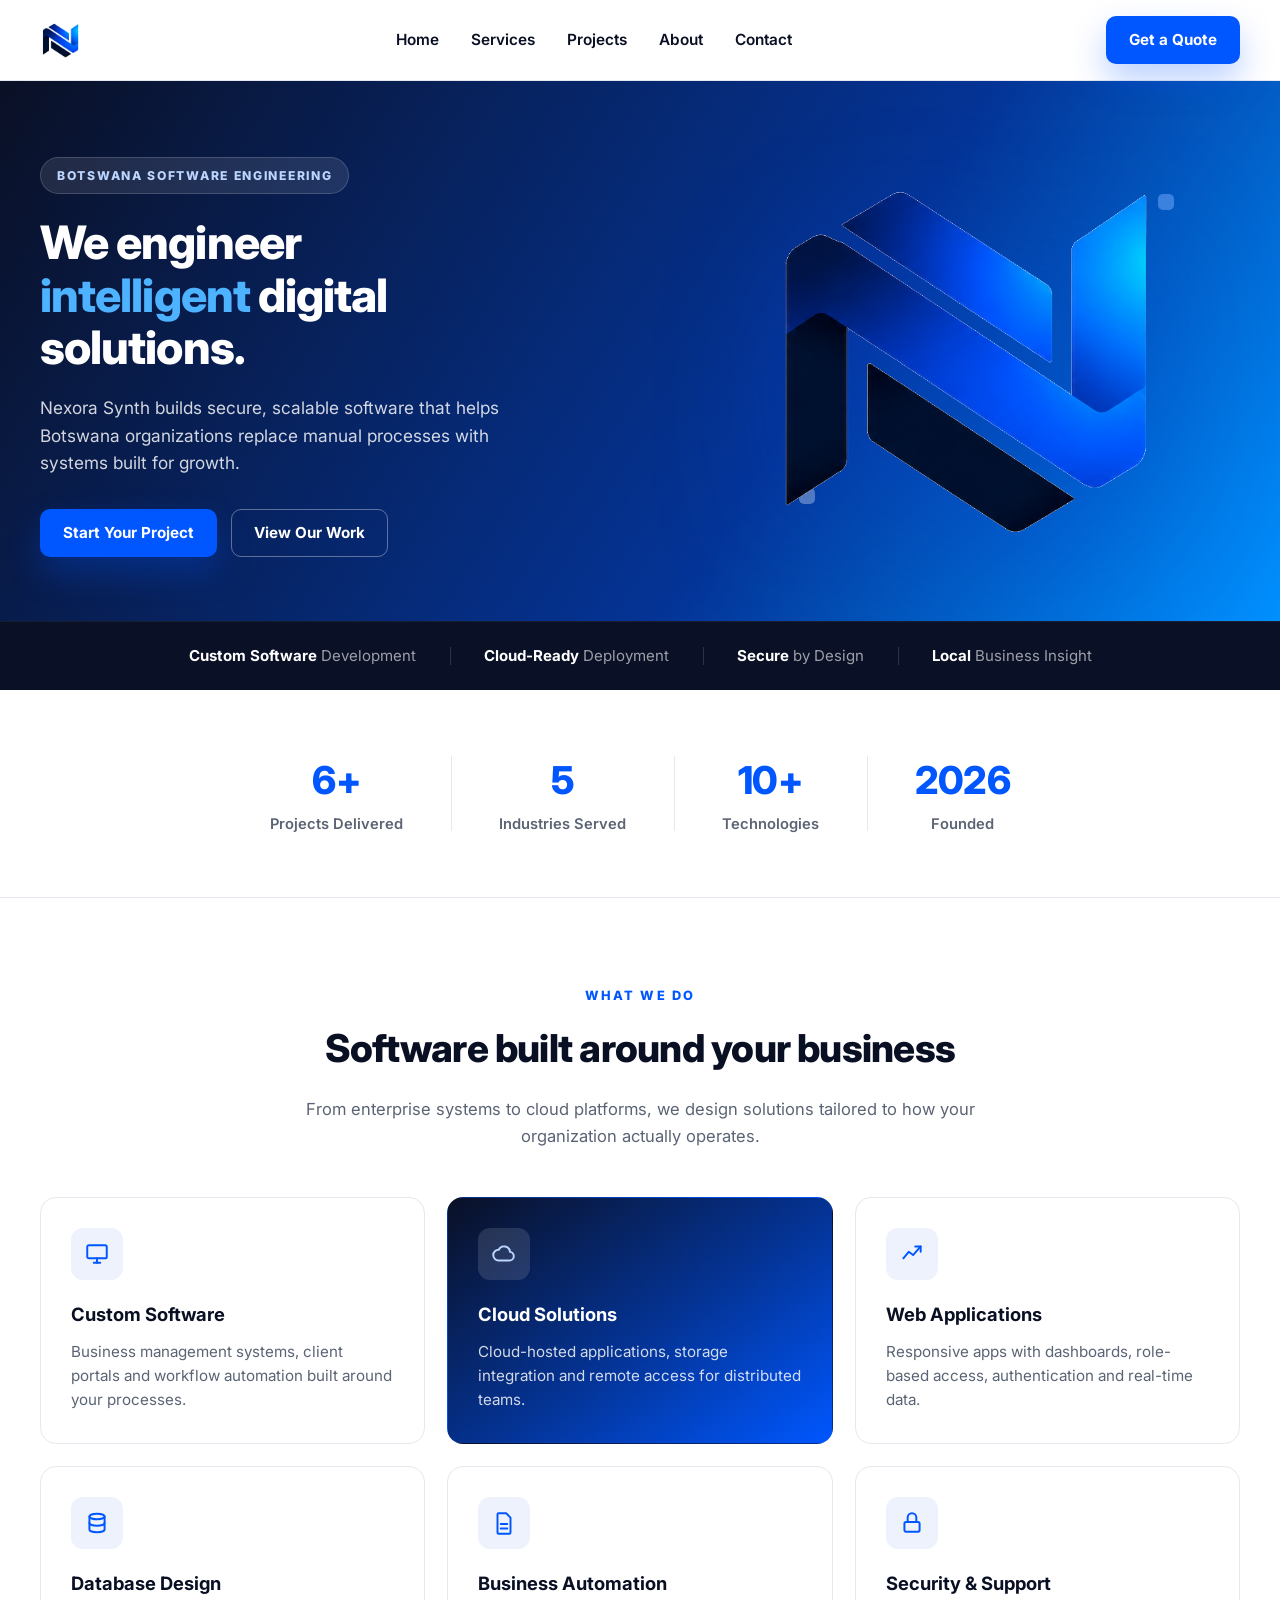
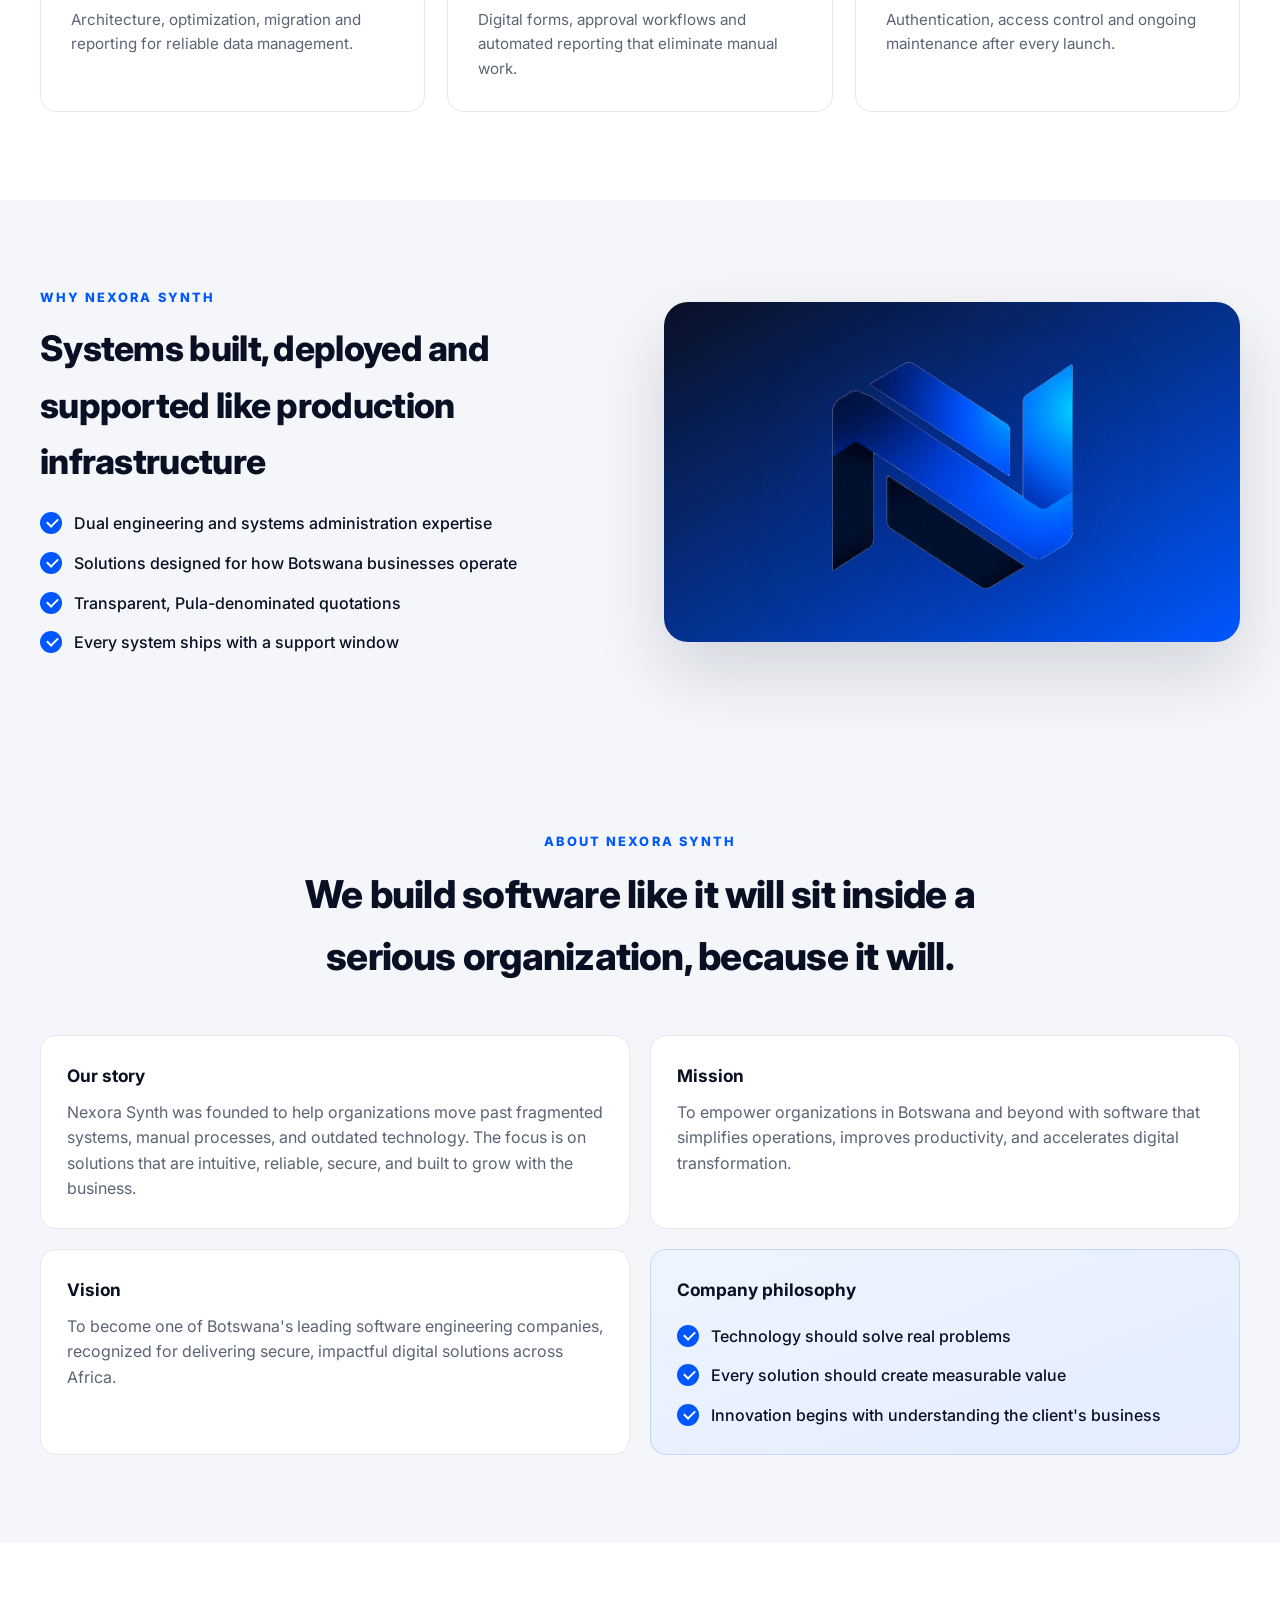
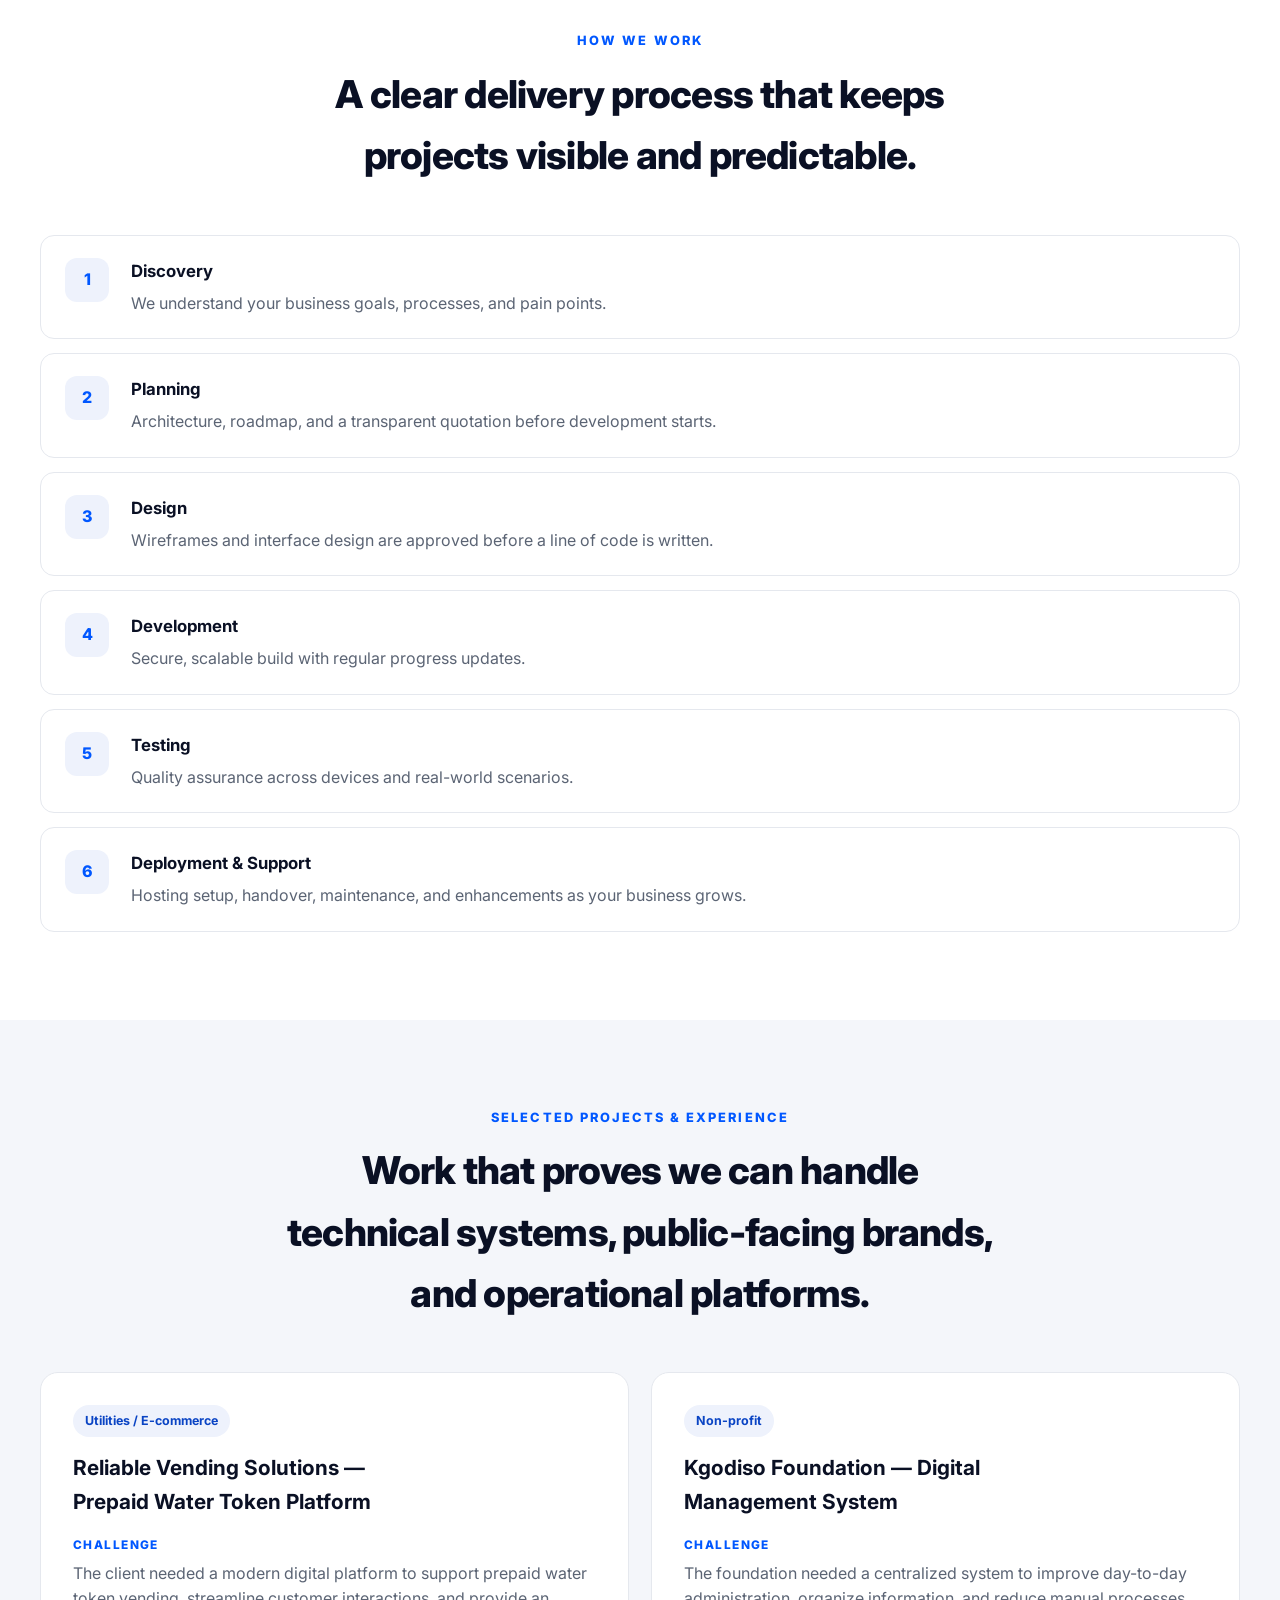
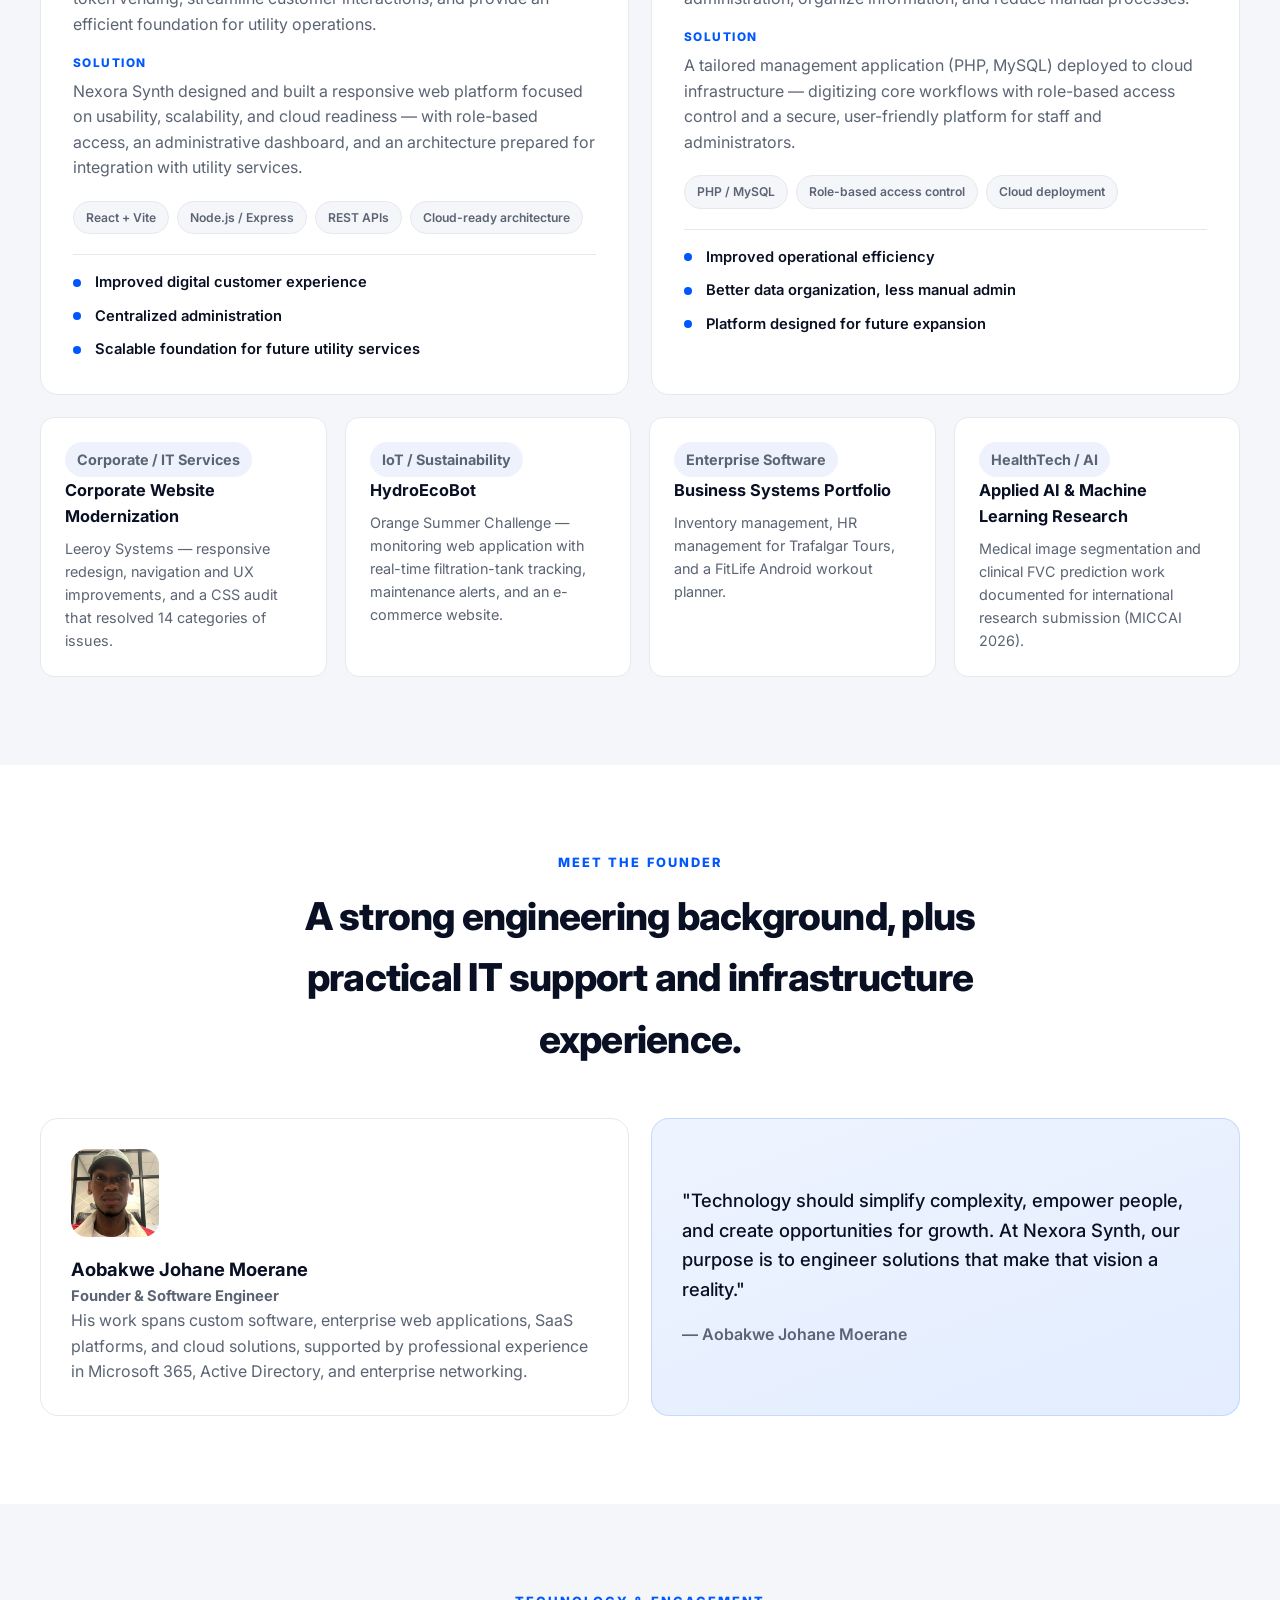
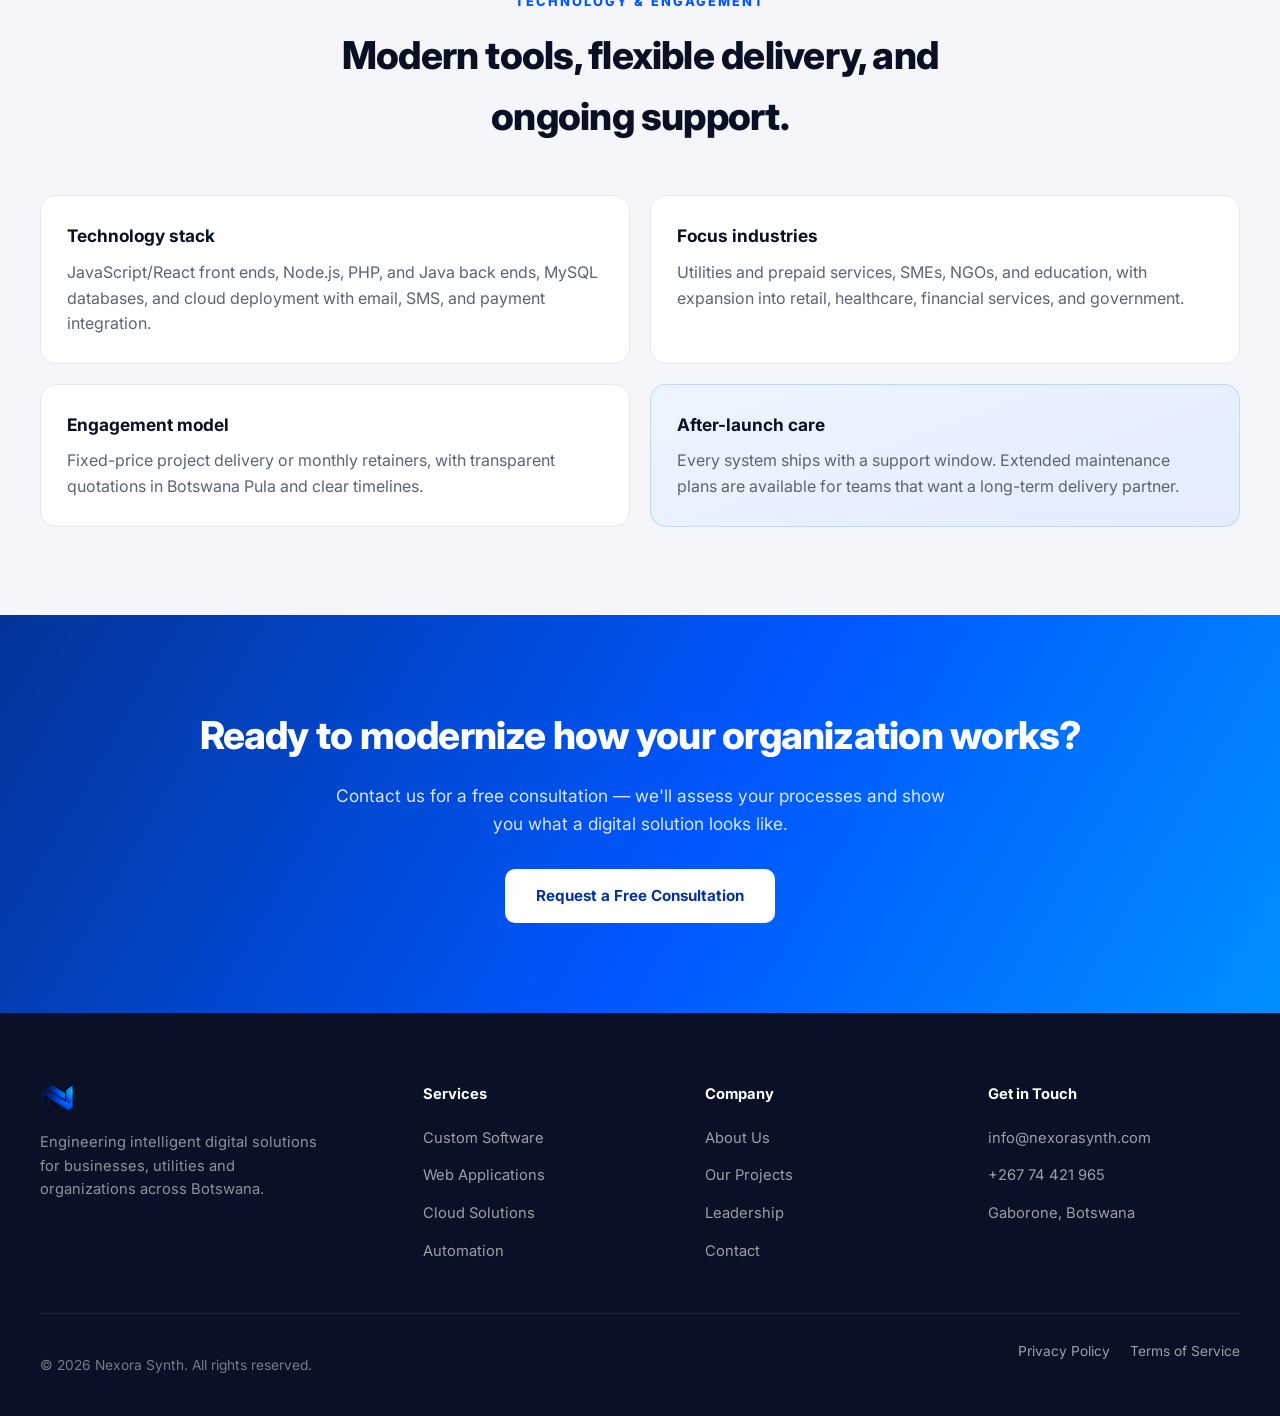
==== index.html @ 4f7f3db2 "Initial commit: Nexora Synth marketing site Static site rebuilt to match the approved homepage mocku" ====
<!DOCTYPE html>
<html lang="en">
  <head>
    <meta charset="UTF-8" />
    <meta name="viewport" content="width=device-width, initial-scale=1.0" />
    <meta
      name="description"
      content="Nexora Synth is a Botswana-based software engineering company building secure, scalable digital solutions for organizations that want to modernize how they work."
    />
    <title>Nexora Synth | Software Engineering & Digital Solutions</title>

    <link rel="icon" type="image/png" sizes="32x32" href="assets/favicon-32.png" />
    <link rel="icon" type="image/png" sizes="512x512" href="assets/icon-512.png" />
    <link rel="apple-touch-icon" href="assets/apple-touch-icon.png" />

    <meta property="og:type" content="website" />
    <meta property="og:site_name" content="Nexora Synth" />
    <meta property="og:title" content="Nexora Synth | Software Engineering & Digital Solutions" />
    <meta
      property="og:description"
      content="Botswana-based software engineering company building secure, scalable digital solutions for organizations that want to modernize how they work."
    />
    <meta property="og:image" content="assets/og-image.jpg" />
    <meta name="twitter:card" content="summary_large_image" />
    <meta name="twitter:title" content="Nexora Synth | Software Engineering & Digital Solutions" />
    <meta
      name="twitter:description"
      content="Botswana-based software engineering company building secure, scalable digital solutions for organizations that want to modernize how they work."
    />
    <meta name="twitter:image" content="assets/og-image.jpg" />
    <meta name="theme-color" content="#0a1025" />

    <link rel="preconnect" href="https://fonts.googleapis.com" />
    <link rel="preconnect" href="https://fonts.gstatic.com" crossorigin />
    <link
      href="https://fonts.googleapis.com/css2?family=Space+Grotesk:wght@400;500;600;700;800&family=Inter:wght@400;500;600;700;800&display=swap"
      rel="stylesheet"
    />
    <link rel="stylesheet" href="styles.css" />
  </head>
  <body>
    <header class="site-header">
      <div class="wrap">
        <a class="brand-mark" href="#top" aria-label="Nexora Synth home">
          <img src="assets/logo-web.png" alt="Nexora Synth" />
        </a>
        <nav class="site-nav" aria-label="Primary">
          <a href="#top">Home</a>
          <a href="#services">Services</a>
          <a href="#work">Projects</a>
          <a href="#about">About</a>
          <a href="#contact">Contact</a>
        </nav>
        <a class="button button-primary" href="#contact">Get a Quote</a>
      </div>
    </header>

    <main id="top">
      <section class="hero">
        <div class="wrap">
          <div class="reveal">
            <p class="hero-badge">Botswana Software Engineering</p>
            <h1>We engineer <em>intelligent</em> digital solutions.</h1>
            <p class="lede">
              Nexora Synth builds secure, scalable software that helps Botswana organizations replace manual processes with systems built for growth.
            </p>
            <div class="hero-actions">
              <a class="button button-primary" href="#contact">Start Your Project</a>
              <a class="button button-outline" href="#work">View Our Work</a>
            </div>
          </div>
          <div class="hero-art reveal">
            <span class="dot dot-one"></span>
            <span class="dot dot-two"></span>
            <img src="assets/icon-source.png" alt="" />
          </div>
        </div>
      </section>

      <div class="trust-strip">
        <div class="wrap">
          <span><b>Custom Software</b> Development</span>
          <span><b>Cloud-Ready</b> Deployment</span>
          <span><b>Secure</b> by Design</span>
          <span><b>Local</b> Business Insight</span>
        </div>
      </div>

      <section class="stats">
        <div class="wrap">
          <div class="stats-row reveal">
            <article>
              <strong>6+</strong>
              <span>Projects Delivered</span>
            </article>
            <article>
              <strong>5</strong>
              <span>Industries Served</span>
            </article>
            <article>
              <strong>10+</strong>
              <span>Technologies</span>
            </article>
            <article>
              <strong>2026</strong>
              <span>Founded</span>
            </article>
          </div>
        </div>
      </section>

      <section id="services" class="section">
        <div class="wrap">
          <div class="section-heading reveal">
            <span class="eyebrow">What we do</span>
            <h2>Software built around your business</h2>
            <p>From enterprise systems to cloud platforms, we design solutions tailored to how your organization actually operates.</p>
          </div>
          <div class="services-grid reveal">
            <article class="service-card">
              <div class="service-icon">
                <svg viewBox="0 0 24 24" fill="none" stroke="currentColor" stroke-width="1.8" stroke-linecap="round" stroke-linejoin="round">
                  <rect x="3" y="4" width="18" height="12" rx="1.5" />
                  <line x1="9" y1="20" x2="15" y2="20" />
                  <line x1="12" y1="16" x2="12" y2="20" />
                </svg>
              </div>
              <h3>Custom Software</h3>
              <p>Business management systems, client portals and workflow automation built around your processes.</p>
            </article>
            <article class="service-card featured">
              <div class="service-icon">
                <svg viewBox="0 0 24 24" fill="none" stroke="currentColor" stroke-width="1.8" stroke-linecap="round" stroke-linejoin="round">
                  <path d="M7 18h10a4 4 0 0 0 .5-7.97A5.5 5.5 0 0 0 7.1 8.04 4.5 4.5 0 0 0 7 18Z" />
                </svg>
              </div>
              <h3>Cloud Solutions</h3>
              <p>Cloud-hosted applications, storage integration and remote access for distributed teams.</p>
            </article>
            <article class="service-card">
              <div class="service-icon">
                <svg viewBox="0 0 24 24" fill="none" stroke="currentColor" stroke-width="1.8" stroke-linecap="round" stroke-linejoin="round">
                  <polyline points="4,16 9,10 13,13 20,5" />
                  <polyline points="20,10 20,5 15,5" />
                </svg>
              </div>
              <h3>Web Applications</h3>
              <p>Responsive apps with dashboards, role-based access, authentication and real-time data.</p>
            </article>
            <article class="service-card">
              <div class="service-icon">
                <svg viewBox="0 0 24 24" fill="none" stroke="currentColor" stroke-width="1.8" stroke-linecap="round" stroke-linejoin="round">
                  <ellipse cx="12" cy="6" rx="7" ry="2.6" />
                  <path d="M5 6v6c0 1.4 3.1 2.6 7 2.6s7-1.2 7-2.6V6" />
                  <path d="M5 12v6c0 1.4 3.1 2.6 7 2.6s7-1.2 7-2.6v-6" />
                </svg>
              </div>
              <h3>Database Design</h3>
              <p>Architecture, optimization, migration and reporting for reliable data management.</p>
            </article>
            <article class="service-card">
              <div class="service-icon">
                <svg viewBox="0 0 24 24" fill="none" stroke="currentColor" stroke-width="1.8" stroke-linecap="round" stroke-linejoin="round">
                  <path d="M7 3h7l4 4v14a1 1 0 0 1-1 1H7a1 1 0 0 1-1-1V4a1 1 0 0 1 1-1Z" />
                  <line x1="9" y1="13" x2="15" y2="13" />
                  <line x1="9" y1="17" x2="15" y2="17" />
                </svg>
              </div>
              <h3>Business Automation</h3>
              <p>Digital forms, approval workflows and automated reporting that eliminate manual work.</p>
            </article>
            <article class="service-card">
              <div class="service-icon">
                <svg viewBox="0 0 24 24" fill="none" stroke="currentColor" stroke-width="1.8" stroke-linecap="round" stroke-linejoin="round">
                  <rect x="5" y="11" width="14" height="9" rx="1.5" />
                  <path d="M8 11V7a4 4 0 0 1 8 0v4" />
                </svg>
              </div>
              <h3>Security & Support</h3>
              <p>Authentication, access control and ongoing maintenance after every launch.</p>
            </article>
          </div>
        </div>
      </section>

      <section class="why-us section">
        <div class="wrap">
          <div class="why-split">
            <div class="reveal">
              <span class="eyebrow">Why Nexora Synth</span>
              <h2>Systems built, deployed and supported like production infrastructure</h2>
              <ul class="checklist">
                <li>Dual engineering and systems administration expertise</li>
                <li>Solutions designed for how Botswana businesses operate</li>
                <li>Transparent, Pula-denominated quotations</li>
                <li>Every system ships with a support window</li>
              </ul>
            </div>
            <div class="why-panel reveal">
              <img src="assets/icon-source.png" alt="" />
            </div>
          </div>
        </div>
      </section>

      <section id="about" class="section" style="background:var(--bg-grey);">
        <div class="wrap">
          <div class="section-heading reveal">
            <span class="eyebrow">About Nexora Synth</span>
            <h2>We build software like it will sit inside a serious organization, because it will.</h2>
          </div>
          <div class="content-grid reveal">
            <article class="flat-card">
              <h3>Our story</h3>
              <p>Nexora Synth was founded to help organizations move past fragmented systems, manual processes, and outdated technology. The focus is on solutions that are intuitive, reliable, secure, and built to grow with the business.</p>
            </article>
            <article class="flat-card">
              <h3>Mission</h3>
              <p>To empower organizations in Botswana and beyond with software that simplifies operations, improves productivity, and accelerates digital transformation.</p>
            </article>
            <article class="flat-card">
              <h3>Vision</h3>
              <p>To become one of Botswana's leading software engineering companies, recognized for delivering secure, impactful digital solutions across Africa.</p>
            </article>
            <article class="flat-card accent">
              <h3>Company philosophy</h3>
              <ul class="checklist">
                <li>Technology should solve real problems</li>
                <li>Every solution should create measurable value</li>
                <li>Innovation begins with understanding the client's business</li>
              </ul>
            </article>
          </div>
        </div>
      </section>

      <section id="process" class="section">
        <div class="wrap">
          <div class="section-heading reveal">
            <span class="eyebrow">How we work</span>
            <h2>A clear delivery process that keeps projects visible and predictable.</h2>
          </div>
          <div class="process-list reveal">
            <div class="process-step">
              <span>1</span>
              <div>
                <h3>Discovery</h3>
                <p>We understand your business goals, processes, and pain points.</p>
              </div>
            </div>
            <div class="process-step">
              <span>2</span>
              <div>
                <h3>Planning</h3>
                <p>Architecture, roadmap, and a transparent quotation before development starts.</p>
              </div>
            </div>
            <div class="process-step">
              <span>3</span>
              <div>
                <h3>Design</h3>
                <p>Wireframes and interface design are approved before a line of code is written.</p>
              </div>
            </div>
            <div class="process-step">
              <span>4</span>
              <div>
                <h3>Development</h3>
                <p>Secure, scalable build with regular progress updates.</p>
              </div>
            </div>
            <div class="process-step">
              <span>5</span>
              <div>
                <h3>Testing</h3>
                <p>Quality assurance across devices and real-world scenarios.</p>
              </div>
            </div>
            <div class="process-step">
              <span>6</span>
              <div>
                <h3>Deployment & Support</h3>
                <p>Hosting setup, handover, maintenance, and enhancements as your business grows.</p>
              </div>
            </div>
          </div>
        </div>
      </section>

      <section id="work" class="section" style="background:var(--bg-grey);">
        <div class="wrap">
          <div class="section-heading reveal">
            <span class="eyebrow">Selected projects & experience</span>
            <h2>Work that proves we can handle technical systems, public-facing brands, and operational platforms.</h2>
          </div>

          <div class="case-study-grid reveal">
            <article class="case-study-card">
              <p class="portfolio-tag">Utilities / E-commerce</p>
              <h3>Reliable Vending Solutions — Prepaid Water Token Platform</h3>
              <div class="case-study-body">
                <div>
                  <span class="case-label">Challenge</span>
                  <p>The client needed a modern digital platform to support prepaid water token vending, streamline customer interactions, and provide an efficient foundation for utility operations.</p>
                </div>
                <div>
                  <span class="case-label">Solution</span>
                  <p>Nexora Synth designed and built a responsive web platform focused on usability, scalability, and cloud readiness — with role-based access, an administrative dashboard, and an architecture prepared for integration with utility services.</p>
                </div>
              </div>
              <div class="case-study-tags">
                <span>React + Vite</span>
                <span>Node.js / Express</span>
                <span>REST APIs</span>
                <span>Cloud-ready architecture</span>
              </div>
              <ul class="case-outcomes">
                <li>Improved digital customer experience</li>
                <li>Centralized administration</li>
                <li>Scalable foundation for future utility services</li>
              </ul>
            </article>

            <article class="case-study-card">
              <p class="portfolio-tag">Non-profit</p>
              <h3>Kgodiso Foundation — Digital Management System</h3>
              <div class="case-study-body">
                <div>
                  <span class="case-label">Challenge</span>
                  <p>The foundation needed a centralized system to improve day-to-day administration, organize information, and reduce manual processes.</p>
                </div>
                <div>
                  <span class="case-label">Solution</span>
                  <p>A tailored management application (PHP, MySQL) deployed to cloud infrastructure — digitizing core workflows with role-based access control and a secure, user-friendly platform for staff and administrators.</p>
                </div>
              </div>
              <div class="case-study-tags">
                <span>PHP / MySQL</span>
                <span>Role-based access control</span>
                <span>Cloud deployment</span>
              </div>
              <ul class="case-outcomes">
                <li>Improved operational efficiency</li>
                <li>Better data organization, less manual admin</li>
                <li>Platform designed for future expansion</li>
              </ul>
            </article>
          </div>

          <div class="portfolio-grid reveal">
            <article class="portfolio-card">
              <p class="portfolio-tag">Corporate / IT Services</p>
              <h3>Corporate Website Modernization</h3>
              <p>Leeroy Systems — responsive redesign, navigation and UX improvements, and a CSS audit that resolved 14 categories of issues.</p>
            </article>
            <article class="portfolio-card">
              <p class="portfolio-tag">IoT / Sustainability</p>
              <h3>HydroEcoBot</h3>
              <p>Orange Summer Challenge — monitoring web application with real-time filtration-tank tracking, maintenance alerts, and an e-commerce website.</p>
            </article>
            <article class="portfolio-card">
              <p class="portfolio-tag">Enterprise Software</p>
              <h3>Business Systems Portfolio</h3>
              <p>Inventory management, HR management for Trafalgar Tours, and a FitLife Android workout planner.</p>
            </article>
            <article class="portfolio-card">
              <p class="portfolio-tag">HealthTech / AI</p>
              <h3>Applied AI & Machine Learning Research</h3>
              <p>Medical image segmentation and clinical FVC prediction work documented for international research submission (MICCAI 2026).</p>
            </article>
          </div>
        </div>
      </section>

      <section class="section">
        <div class="wrap">
          <div class="section-heading reveal">
            <span class="eyebrow">Meet the founder</span>
            <h2>A strong engineering background, plus practical IT support and infrastructure experience.</h2>
          </div>
          <div class="founder-grid reveal">
            <article class="founder-card">
              <div class="founder-photo">
                <img src="assets/founder.jpg" alt="Aobakwe Johane Moerane, Founder of Nexora Synth" />
              </div>
              <h3>Aobakwe Johane Moerane</h3>
              <p class="founder-role">Founder & Software Engineer</p>
              <p>His work spans custom software, enterprise web applications, SaaS platforms, and cloud solutions, supported by professional experience in Microsoft 365, Active Directory, and enterprise networking.</p>
            </article>
            <article class="founder-card founder-quote">
              <p>"Technology should simplify complexity, empower people, and create opportunities for growth. At Nexora Synth, our purpose is to engineer solutions that make that vision a reality."</p>
              <span>— Aobakwe Johane Moerane</span>
            </article>
          </div>
        </div>
      </section>

      <section class="section" style="background:var(--bg-grey);">
        <div class="wrap">
          <div class="section-heading reveal">
            <span class="eyebrow">Technology & engagement</span>
            <h2>Modern tools, flexible delivery, and ongoing support.</h2>
          </div>
          <div class="content-grid reveal">
            <article class="flat-card">
              <h3>Technology stack</h3>
              <p>JavaScript/React front ends, Node.js, PHP, and Java back ends, MySQL databases, and cloud deployment with email, SMS, and payment integration.</p>
            </article>
            <article class="flat-card">
              <h3>Focus industries</h3>
              <p>Utilities and prepaid services, SMEs, NGOs, and education, with expansion into retail, healthcare, financial services, and government.</p>
            </article>
            <article class="flat-card">
              <h3>Engagement model</h3>
              <p>Fixed-price project delivery or monthly retainers, with transparent quotations in Botswana Pula and clear timelines.</p>
            </article>
            <article class="flat-card accent">
              <h3>After-launch care</h3>
              <p>Every system ships with a support window. Extended maintenance plans are available for teams that want a long-term delivery partner.</p>
            </article>
          </div>
        </div>
      </section>

      <section id="contact" class="cta-banner">
        <div class="wrap">
          <h2>Ready to modernize how your organization works?</h2>
          <p>Contact us for a free consultation — we'll assess your processes and show you what a digital solution looks like.</p>
          <a class="button button-white" href="mailto:info@nexorasynth.com">Request a Free Consultation</a>
        </div>
      </section>
    </main>

    <footer class="site-footer">
      <div class="wrap">
        <div class="footer-grid">
          <div class="footer-brand">
            <img src="assets/logo-web.png" alt="Nexora Synth" />
            <p>Engineering intelligent digital solutions for businesses, utilities and organizations across Botswana.</p>
          </div>
          <div class="footer-col">
            <h4>Services</h4>
            <ul>
              <li><a href="#services">Custom Software</a></li>
              <li><a href="#services">Web Applications</a></li>
              <li><a href="#services">Cloud Solutions</a></li>
              <li><a href="#services">Automation</a></li>
            </ul>
          </div>
          <div class="footer-col">
            <h4>Company</h4>
            <ul>
              <li><a href="#about">About Us</a></li>
              <li><a href="#work">Our Projects</a></li>
              <li><a href="#about">Leadership</a></li>
              <li><a href="#contact">Contact</a></li>
            </ul>
          </div>
          <div class="footer-col">
            <h4>Get in Touch</h4>
            <ul>
              <li><a href="mailto:info@nexorasynth.com">info@nexorasynth.com</a></li>
              <li><a href="tel:+26774421965">+267 74 421 965</a></li>
              <li><span>Gaborone, Botswana</span></li>
            </ul>
          </div>
        </div>
        <div class="footer-bottom">
          <p>© <span id="year"></span> Nexora Synth. All rights reserved.</p>
          <div class="footer-links-inline">
            <a href="privacy.html">Privacy Policy</a>
            <a href="terms.html">Terms of Service</a>
          </div>
        </div>
      </div>
    </footer>

    <script src="script.js"></script>
  </body>
</html>
---- styles.css ----
* {
  box-sizing: border-box;
}

:root {
  color-scheme: light;
  --navy: #0a1025;
  --navy-soft: #0d1836;
  --blue-deep: #043497;
  --blue: #0057ff;
  --blue-bright: #0090ff;
  --blue-dark-text: #0a44c4;
  --ink: #0a1024;
  --muted: #5b6474;
  --muted-soft: #8890a0;
  --border: #e5e8ee;
  --bg: #ffffff;
  --bg-grey: #f4f6fa;
  --chip-bg: #eef2fc;
  --shadow: 0 20px 45px rgba(10, 16, 37, 0.07);
  --shadow-lg: 0 30px 70px rgba(10, 16, 37, 0.14);
}

html {
  scroll-behavior: smooth;
}

body {
  margin: 0;
  background: var(--bg);
  color: var(--ink);
  font-family: "Inter", system-ui, sans-serif;
  line-height: 1.6;
  overflow-x: hidden;
  -webkit-font-smoothing: antialiased;
}

a {
  color: inherit;
  text-decoration: none;
}

img {
  max-width: 100%;
  display: block;
}

.wrap {
  width: min(1200px, calc(100% - 40px));
  margin: 0 auto;
}

/* ---------- Header ---------- */
.site-header {
  position: sticky;
  top: 0;
  z-index: 30;
  display: flex;
  align-items: center;
  justify-content: space-between;
  gap: 18px;
  padding: 16px 0;
  background: rgba(255, 255, 255, 0.92);
  backdrop-filter: blur(14px);
  border-bottom: 1px solid var(--border);
}

.site-header .wrap {
  display: flex;
  align-items: center;
  justify-content: space-between;
  gap: 18px;
}

.brand-mark {
  display: grid;
  place-items: center;
}

.brand-mark img {
  height: 38px;
  width: auto;
}

.site-nav {
  display: flex;
  flex-wrap: wrap;
  align-items: center;
  gap: 32px;
}

.site-nav a {
  color: var(--ink);
  font-weight: 600;
  font-size: 0.96rem;
  transition: color 180ms ease;
}

.site-nav a:hover {
  color: var(--blue);
}

/* ---------- Buttons ---------- */
.button {
  display: inline-flex;
  align-items: center;
  justify-content: center;
  gap: 10px;
  min-height: 48px;
  padding: 0 22px;
  border-radius: 10px;
  border: 1px solid transparent;
  font-weight: 700;
  font-size: 0.95rem;
  white-space: nowrap;
  transition: transform 180ms ease, background 180ms ease, border-color 180ms ease, box-shadow 180ms ease;
}

.button:hover {
  transform: translateY(-1px);
}

.button-primary {
  background: var(--blue);
  color: #ffffff;
  box-shadow: 0 16px 34px rgba(0, 87, 255, 0.28);
}

.button-primary:hover {
  background: #0048d9;
}

.button-outline {
  background: transparent;
  border-color: rgba(255, 255, 255, 0.35);
  color: #ffffff;
}

.button-outline:hover {
  border-color: #ffffff;
  background: rgba(255, 255, 255, 0.06);
}

.button-outline-dark {
  background: transparent;
  border-color: var(--border);
  color: var(--ink);
}

.button-outline-dark:hover {
  border-color: var(--blue);
  color: var(--blue);
}

.button-white {
  background: #ffffff;
  color: var(--blue-deep);
}

.button-white:hover {
  background: #eef4ff;
}

/* ---------- Hero ---------- */
.hero {
  position: relative;
  overflow: hidden;
  padding: 76px 0 64px;
  background: linear-gradient(122deg, var(--navy) 0%, var(--blue-deep) 62%, var(--blue-bright) 100%);
  color: #ffffff;
}

.hero .wrap {
  position: relative;
  z-index: 1;
  display: grid;
  grid-template-columns: 1.05fr 0.95fr;
  align-items: center;
  gap: 40px;
}

.hero-badge {
  display: inline-flex;
  padding: 8px 16px;
  border-radius: 999px;
  background: rgba(255, 255, 255, 0.1);
  border: 1px solid rgba(255, 255, 255, 0.16);
  color: #bcd6ff;
  font-size: 0.76rem;
  font-weight: 800;
  text-transform: uppercase;
  letter-spacing: 0.14em;
  margin: 0 0 22px;
}

.hero h1 {
  margin: 0 0 20px;
  font-size: clamp(2.4rem, 3.6vw, 3.2rem);
  line-height: 1.14;
  font-weight: 800;
  letter-spacing: -0.02em;
  max-width: 14ch;
}

.hero h1 em {
  font-style: normal;
  color: #4db2ff;
}

.hero .lede {
  max-width: 46ch;
  margin: 0 0 32px;
  color: rgba(255, 255, 255, 0.82);
  font-size: 1.08rem;
}

.hero-actions {
  display: flex;
  flex-wrap: wrap;
  gap: 14px;
}

.hero-art {
  position: relative;
  display: grid;
  place-items: center;
  min-height: 320px;
}

.hero-art img {
  width: min(420px, 100%);
  filter: drop-shadow(0 30px 60px rgba(0, 60, 200, 0.35));
}

.hero-art .dot {
  position: absolute;
  width: 16px;
  height: 16px;
  border-radius: 5px;
  background: rgba(120, 175, 255, 0.5);
}

.hero-art .dot-one { top: 8%; right: 12%; }
.hero-art .dot-two { bottom: 12%; left: 20%; background: rgba(255,255,255,0.35); }

/* ---------- Trust strip ---------- */
.trust-strip {
  background: var(--navy);
  border-top: 1px solid rgba(255, 255, 255, 0.06);
}

.trust-strip .wrap {
  display: flex;
  flex-wrap: wrap;
  justify-content: center;
  gap: 0;
  padding: 22px 0;
}

.trust-strip span {
  position: relative;
  padding: 0 34px;
  color: rgba(255, 255, 255, 0.6);
  font-size: 0.94rem;
}

.trust-strip span + span::before {
  content: "";
  position: absolute;
  left: 0;
  top: 50%;
  transform: translateY(-50%);
  width: 1px;
  height: 18px;
  background: rgba(255, 255, 255, 0.14);
}

.trust-strip span b {
  color: #ffffff;
  font-weight: 700;
}

/* ---------- Stats ---------- */
.stats {
  padding: 60px 0;
  border-bottom: 1px solid var(--border);
}

.stats .wrap {
  display: flex;
  justify-content: center;
}

.stats-row {
  display: flex;
  flex-wrap: wrap;
  justify-content: center;
}

.stats-row article {
  position: relative;
  padding: 0 48px;
  text-align: center;
}

.stats-row article + article::before {
  content: "";
  position: absolute;
  left: 0;
  top: 6px;
  bottom: 6px;
  width: 1px;
  background: var(--border);
}

.stats-row strong {
  display: block;
  font-size: clamp(1.9rem, 3vw, 2.4rem);
  font-weight: 800;
  color: var(--blue);
  letter-spacing: -0.02em;
}

.stats-row span {
  color: var(--muted);
  font-size: 0.92rem;
  font-weight: 600;
}

/* ---------- Section heading ---------- */
.section {
  padding: 88px 0;
}

.section-heading {
  max-width: 720px;
  margin: 0 auto 48px;
  text-align: center;
}

.section-heading .eyebrow {
  display: block;
  margin: 0 0 12px;
  color: var(--blue);
  font-size: 0.8rem;
  font-weight: 800;
  text-transform: uppercase;
  letter-spacing: 0.16em;
}

.section-heading h2 {
  margin: 0 0 16px;
  font-size: clamp(1.8rem, 3vw, 2.4rem);
  font-weight: 800;
  letter-spacing: -0.02em;
  color: var(--ink);
}

.section-heading p {
  margin: 0;
  color: var(--muted);
  font-size: 1.04rem;
}

.section-heading.align-left {
  margin: 0 0 40px;
  text-align: left;
}

/* ---------- Service cards ---------- */
.services-grid {
  display: grid;
  grid-template-columns: repeat(3, minmax(0, 1fr));
  gap: 22px;
}

.service-card {
  padding: 30px;
  border-radius: 16px;
  border: 1px solid var(--border);
  background: #ffffff;
  transition: transform 220ms ease, box-shadow 220ms ease, border-color 220ms ease;
}

.service-card:hover {
  transform: translateY(-4px);
  box-shadow: var(--shadow);
  border-color: rgba(0, 87, 255, 0.2);
}

.service-icon {
  display: grid;
  place-items: center;
  width: 52px;
  height: 52px;
  margin-bottom: 20px;
  border-radius: 12px;
  background: var(--chip-bg);
  color: var(--blue);
}

.service-icon svg {
  width: 26px;
  height: 26px;
}

.service-card h3 {
  margin: 0 0 10px;
  font-size: 1.15rem;
  font-weight: 700;
  color: var(--ink);
}

.service-card p {
  margin: 0;
  color: var(--muted);
  font-size: 0.95rem;
}

.service-card.featured {
  background: linear-gradient(145deg, var(--navy) 0%, var(--blue-deep) 55%, var(--blue) 100%);
  border-color: transparent;
  color: #ffffff;
}

.service-card.featured .service-icon {
  background: rgba(255, 255, 255, 0.12);
  color: #bcd6ff;
}

.service-card.featured h3 {
  color: #ffffff;
}

.service-card.featured p {
  color: rgba(255, 255, 255, 0.82);
}

/* ---------- Generic content grid (about / tech&engagement) ---------- */
.content-grid {
  display: grid;
  grid-template-columns: repeat(2, minmax(0, 1fr));
  gap: 20px;
}

.flat-card {
  padding: 26px;
  border-radius: 16px;
  border: 1px solid var(--border);
  background: #ffffff;
  transition: transform 220ms ease, box-shadow 220ms ease;
}

.flat-card:hover {
  transform: translateY(-3px);
  box-shadow: var(--shadow);
}

.flat-card h3 {
  margin: 0 0 10px;
  font-size: 1.08rem;
  font-weight: 700;
  color: var(--ink);
}

.flat-card p {
  margin: 0;
  color: var(--muted);
}

.flat-card.accent {
  background: linear-gradient(160deg, #eef4ff 0%, #e3edff 100%);
  border-color: rgba(0, 87, 255, 0.16);
}

.checklist {
  margin: 20px 0 0;
  padding: 0;
  list-style: none;
  display: grid;
  gap: 14px;
}

.checklist li {
  position: relative;
  padding-left: 34px;
  color: var(--ink);
  font-weight: 500;
}

.checklist li::before {
  content: "";
  position: absolute;
  left: 0;
  top: 1px;
  width: 22px;
  height: 22px;
  border-radius: 999px;
  background: var(--blue);
}

.checklist li::after {
  content: "";
  position: absolute;
  left: 7px;
  top: 7px;
  width: 9px;
  height: 5px;
  border-left: 2px solid #fff;
  border-bottom: 2px solid #fff;
  transform: rotate(-45deg);
}

/* ---------- Why-us split section ---------- */
.why-us {
  background: var(--bg-grey);
}

.why-split {
  display: grid;
  grid-template-columns: 1fr 1fr;
  gap: 48px;
  align-items: center;
}

.why-split .eyebrow {
  display: block;
  margin: 0 0 12px;
  color: var(--blue);
  font-size: 0.8rem;
  font-weight: 800;
  text-transform: uppercase;
  letter-spacing: 0.16em;
}

.why-split h2 {
  margin: 0 0 22px;
  font-size: clamp(1.7rem, 2.8vw, 2.2rem);
  font-weight: 800;
  letter-spacing: -0.02em;
  color: var(--ink);
}

.why-panel {
  position: relative;
  border-radius: 24px;
  overflow: hidden;
  min-height: 340px;
  display: grid;
  place-items: center;
  background: linear-gradient(150deg, var(--navy) 0%, var(--blue-deep) 55%, var(--blue) 100%);
  box-shadow: var(--shadow-lg);
}

.why-panel img {
  width: min(280px, 70%);
  filter: drop-shadow(0 20px 40px rgba(0, 40, 150, 0.4));
}

/* ---------- Process ---------- */
.process-list {
  display: grid;
  gap: 14px;
}

.process-step {
  display: grid;
  grid-template-columns: 48px 1fr;
  gap: 18px;
  align-items: start;
  padding: 22px 24px;
  border-radius: 14px;
  border: 1px solid var(--border);
  background: #ffffff;
}

.process-step span {
  display: grid;
  place-items: center;
  width: 44px;
  height: 44px;
  border-radius: 12px;
  background: var(--chip-bg);
  color: var(--blue);
  font-weight: 800;
}

.process-step h3 {
  margin: 0 0 6px;
  font-size: 1.05rem;
  font-weight: 700;
  color: var(--ink);
}

.process-step p {
  margin: 0;
  color: var(--muted);
}

/* ---------- Case studies / portfolio ---------- */
.case-study-grid {
  display: grid;
  grid-template-columns: repeat(2, minmax(0, 1fr));
  gap: 22px;
  margin-bottom: 22px;
}

.case-study-card {
  padding: 32px;
  border-radius: 18px;
  border: 1px solid var(--border);
  background: #ffffff;
  transition: transform 220ms ease, box-shadow 220ms ease;
}

.case-study-card:hover {
  transform: translateY(-4px);
  box-shadow: var(--shadow);
}

.portfolio-tag {
  display: inline-flex;
  margin: 0 0 14px;
  padding: 6px 12px;
  border-radius: 999px;
  background: var(--chip-bg);
  color: var(--blue-dark-text);
  font-size: 0.78rem;
  font-weight: 700;
}

.case-study-card h3 {
  margin: 0 0 18px;
  font-size: 1.3rem;
  font-weight: 700;
  color: var(--ink);
  max-width: 26ch;
}

.case-study-body {
  display: grid;
  gap: 16px;
}

.case-label {
  display: block;
  margin-bottom: 6px;
  color: var(--blue);
  font-size: 0.74rem;
  font-weight: 800;
  text-transform: uppercase;
  letter-spacing: 0.12em;
}

.case-study-body p {
  margin: 0;
  color: var(--muted);
}

.case-study-tags {
  display: flex;
  flex-wrap: wrap;
  gap: 8px;
  margin: 20px 0 0;
}

.case-study-tags span {
  padding: 6px 12px;
  border-radius: 999px;
  border: 1px solid var(--border);
  background: var(--bg-grey);
  color: var(--muted);
  font-size: 0.76rem;
  font-weight: 600;
}

.case-outcomes {
  margin: 20px 0 0;
  padding: 16px 0 0;
  list-style: none;
  display: grid;
  gap: 10px;
  border-top: 1px solid var(--border);
}

.case-outcomes li {
  position: relative;
  padding-left: 22px;
  color: var(--ink);
  font-size: 0.92rem;
  font-weight: 600;
}

.case-outcomes li::before {
  content: "";
  position: absolute;
  left: 0;
  top: 0.5em;
  width: 8px;
  height: 8px;
  border-radius: 999px;
  background: var(--blue);
}

.portfolio-grid {
  display: grid;
  grid-template-columns: repeat(4, minmax(0, 1fr));
  gap: 18px;
}

.portfolio-card {
  padding: 24px;
  border-radius: 14px;
  border: 1px solid var(--border);
  background: #ffffff;
  transition: transform 220ms ease, box-shadow 220ms ease;
}

.portfolio-card:hover {
  transform: translateY(-3px);
  box-shadow: var(--shadow);
}

.portfolio-card h3 {
  margin: 0 0 8px;
  font-size: 1.02rem;
  font-weight: 700;
  color: var(--ink);
}

.portfolio-card p {
  margin: 0;
  color: var(--muted);
  font-size: 0.9rem;
}

/* ---------- Founder ---------- */
.founder-grid {
  display: grid;
  grid-template-columns: repeat(2, minmax(0, 1fr));
  gap: 22px;
}

.founder-card {
  padding: 30px;
  border-radius: 18px;
  border: 1px solid var(--border);
  background: #ffffff;
}

.founder-photo {
  width: 88px;
  height: 88px;
  border-radius: 16px;
  overflow: hidden;
  margin-bottom: 18px;
}

.founder-photo img {
  width: 100%;
  height: 100%;
  object-fit: cover;
  object-position: 50% 25%;
}

.founder-card h3 {
  margin: 0;
  font-size: 1.15rem;
  font-weight: 700;
  color: var(--ink);
}

.founder-role {
  margin: 8px 0 14px;
  color: var(--blue-dark-text);
  font-weight: 700;
  font-size: 0.92rem;
}

.founder-card p {
  margin: 0;
  color: var(--muted);
}

.founder-quote {
  display: grid;
  align-content: center;
  gap: 18px;
  background: linear-gradient(160deg, #eef4ff 0%, #e3edff 100%);
  border-color: rgba(0, 87, 255, 0.16);
}

.founder-quote p {
  color: var(--ink);
  font-size: 1.15rem;
  font-weight: 500;
}

.founder-quote span {
  color: var(--muted);
  font-weight: 600;
}

/* ---------- CTA banner ---------- */
.cta-banner {
  padding: 90px 0;
  text-align: center;
  background: linear-gradient(120deg, var(--blue-deep) 0%, var(--blue) 55%, var(--blue-bright) 100%);
  color: #ffffff;
}

.cta-banner h2 {
  margin: 0 0 16px;
  font-size: clamp(1.9rem, 3vw, 2.5rem);
  font-weight: 800;
  letter-spacing: -0.02em;
}

.cta-banner p {
  margin: 0 auto 32px;
  max-width: 56ch;
  color: rgba(255, 255, 255, 0.86);
  font-size: 1.08rem;
}

.cta-banner .button {
  min-height: 54px;
  padding: 0 30px;
}

/* ---------- Footer ---------- */
.site-footer {
  background: var(--navy);
  color: rgba(255, 255, 255, 0.7);
  padding: 70px 0 0;
}

.footer-grid {
  display: grid;
  grid-template-columns: 1.4fr 1fr 1fr 1fr;
  gap: 30px;
  padding-bottom: 50px;
  border-bottom: 1px solid rgba(255, 255, 255, 0.08);
}

.footer-brand img {
  height: 32px;
  margin-bottom: 16px;
}

.footer-brand p {
  max-width: 32ch;
  color: rgba(255, 255, 255, 0.55);
  font-size: 0.92rem;
}

.footer-col h4 {
  margin: 0 0 18px;
  color: #ffffff;
  font-size: 0.92rem;
  font-weight: 700;
}

.footer-col ul {
  list-style: none;
  margin: 0;
  padding: 0;
  display: grid;
  gap: 12px;
}

.footer-col a,
.footer-col span {
  color: rgba(255, 255, 255, 0.6);
  font-size: 0.92rem;
}

.footer-col a:hover {
  color: #ffffff;
}

.footer-bottom {
  display: flex;
  flex-wrap: wrap;
  justify-content: space-between;
  gap: 12px;
  padding: 26px 0;
  font-size: 0.86rem;
  color: rgba(255, 255, 255, 0.45);
}

.footer-bottom a {
  color: rgba(255, 255, 255, 0.6);
}

.footer-bottom a:hover {
  color: #ffffff;
}

.footer-links-inline {
  display: flex;
  gap: 20px;
}

/* ---------- Legal pages ---------- */
.legal-page {
  padding: 60px 0 90px;
}

.legal-page .section-heading {
  text-align: left;
  margin: 0 0 32px;
}

.legal-body {
  max-width: 760px;
  padding: 36px;
  border-radius: 16px;
  border: 1px solid var(--border);
  background: #ffffff;
  display: grid;
  gap: 6px;
}

.legal-body h3 {
  margin-top: 22px;
  font-size: 1.05rem;
  color: var(--ink);
}

.legal-body p {
  margin: 0 0 4px;
  color: var(--muted);
}

.legal-body a {
  color: var(--blue);
  font-weight: 600;
}

/* ---------- Reveal ---------- */
.reveal {
  opacity: 0;
  transform: translateY(22px);
  transition: opacity 650ms ease, transform 650ms ease;
}

.reveal.is-visible {
  opacity: 1;
  transform: translateY(0);
}

/* ---------- Responsive ---------- */
@media (max-width: 1080px) {
  .services-grid,
  .content-grid,
  .why-split,
  .founder-grid {
    grid-template-columns: 1fr;
  }

  .portfolio-grid,
  .case-study-grid {
    grid-template-columns: repeat(2, minmax(0, 1fr));
  }

  .hero .wrap {
    grid-template-columns: 1fr;
    text-align: left;
  }

  .hero-art {
    min-height: 220px;
    order: -1;
  }

  .hero-art img {
    width: min(260px, 70%);
  }
}

@media (max-width: 760px) {
  .site-header .wrap {
    flex-wrap: wrap;
  }

  .site-nav {
    order: 3;
    width: 100%;
    justify-content: center;
    gap: 18px;
    padding-top: 12px;
    border-top: 1px solid var(--border);
  }

  .section {
    padding: 64px 0;
  }

  .trust-strip .wrap {
    flex-direction: column;
    align-items: flex-start;
    gap: 14px;
    padding: 22px 0;
  }

  .trust-strip span {
    padding: 0;
  }

  .trust-strip span + span::before {
    display: none;
  }

  .stats-row {
    gap: 28px 0;
  }

  .stats-row article {
    width: 50%;
    padding: 0 12px;
  }

  .stats-row article:nth-child(odd)::before {
    display: none;
  }

  .portfolio-grid,
  .case-study-grid {
    grid-template-columns: 1fr;
  }

  .footer-grid {
    grid-template-columns: 1fr 1fr;
  }
}

@media (prefers-reduced-motion: reduce) {
  html { scroll-behavior: auto; }
  .reveal { transition: none; opacity: 1; transform: none; }
}
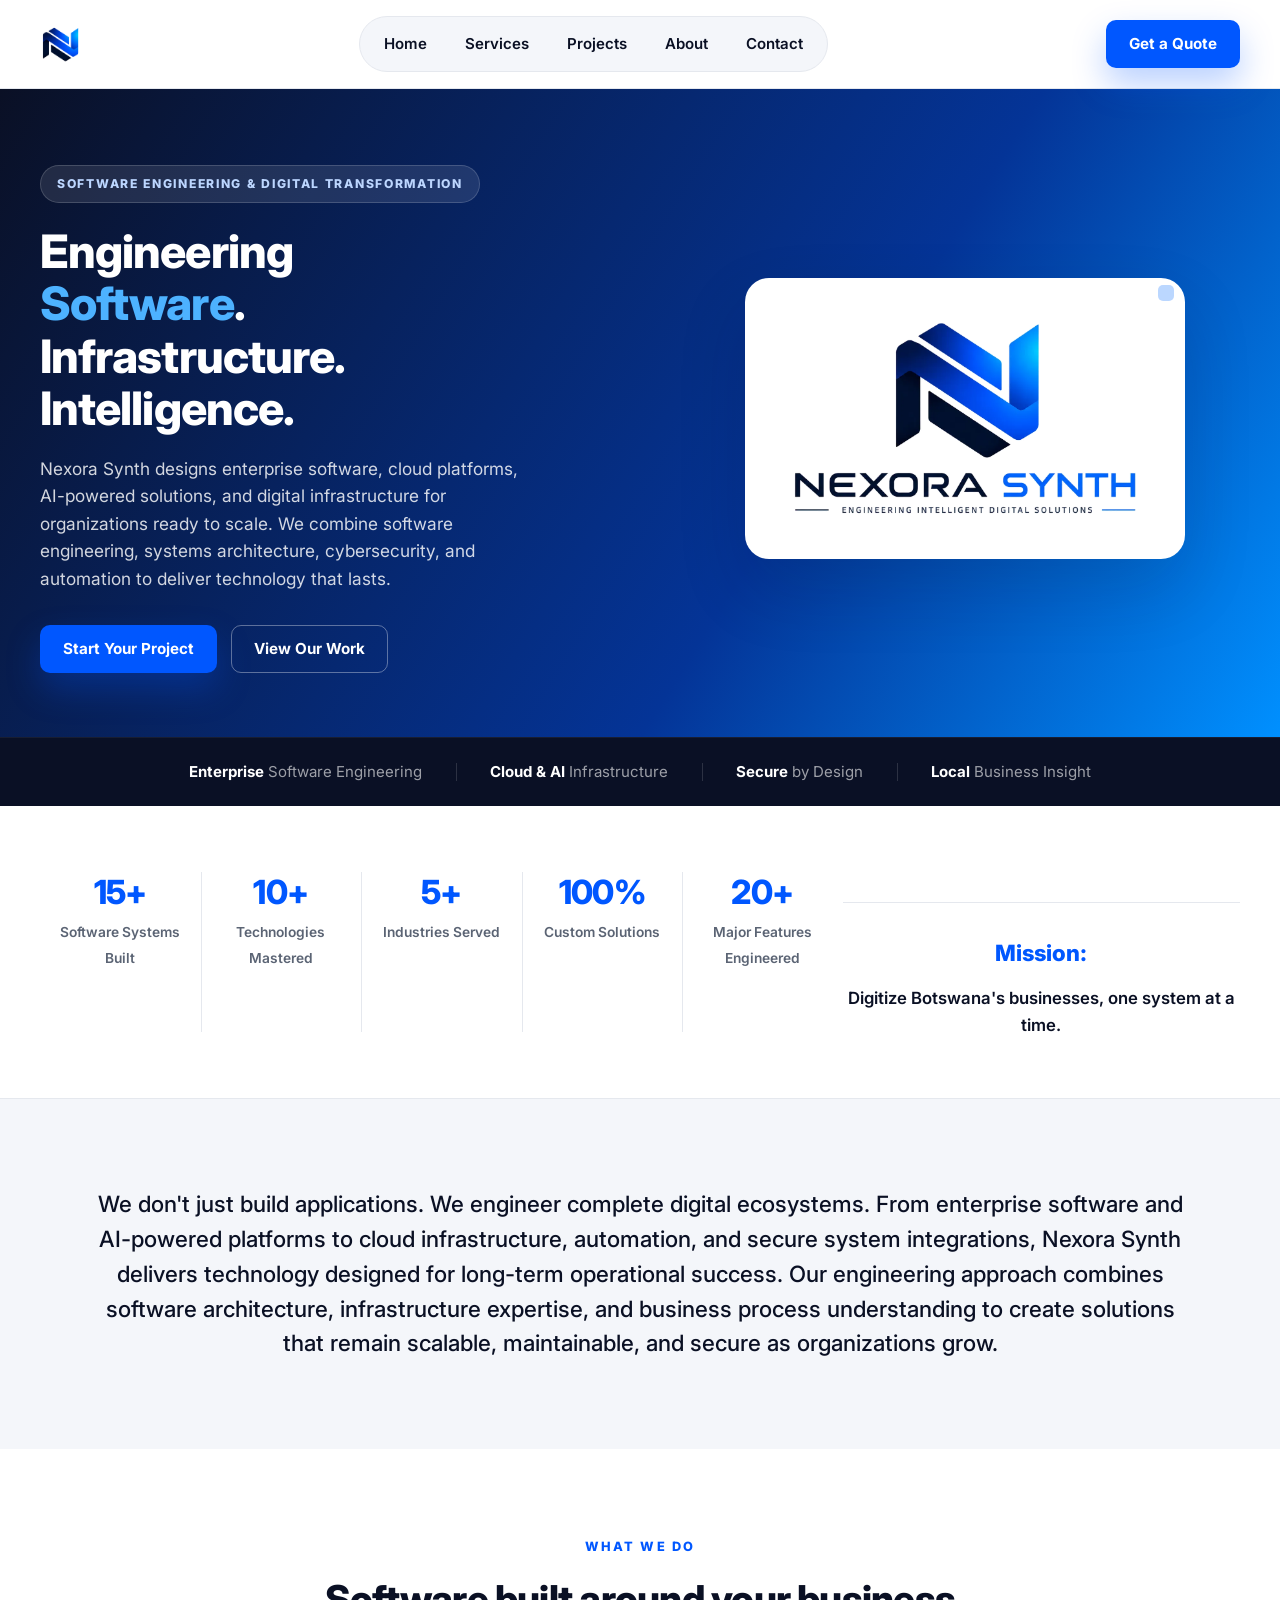
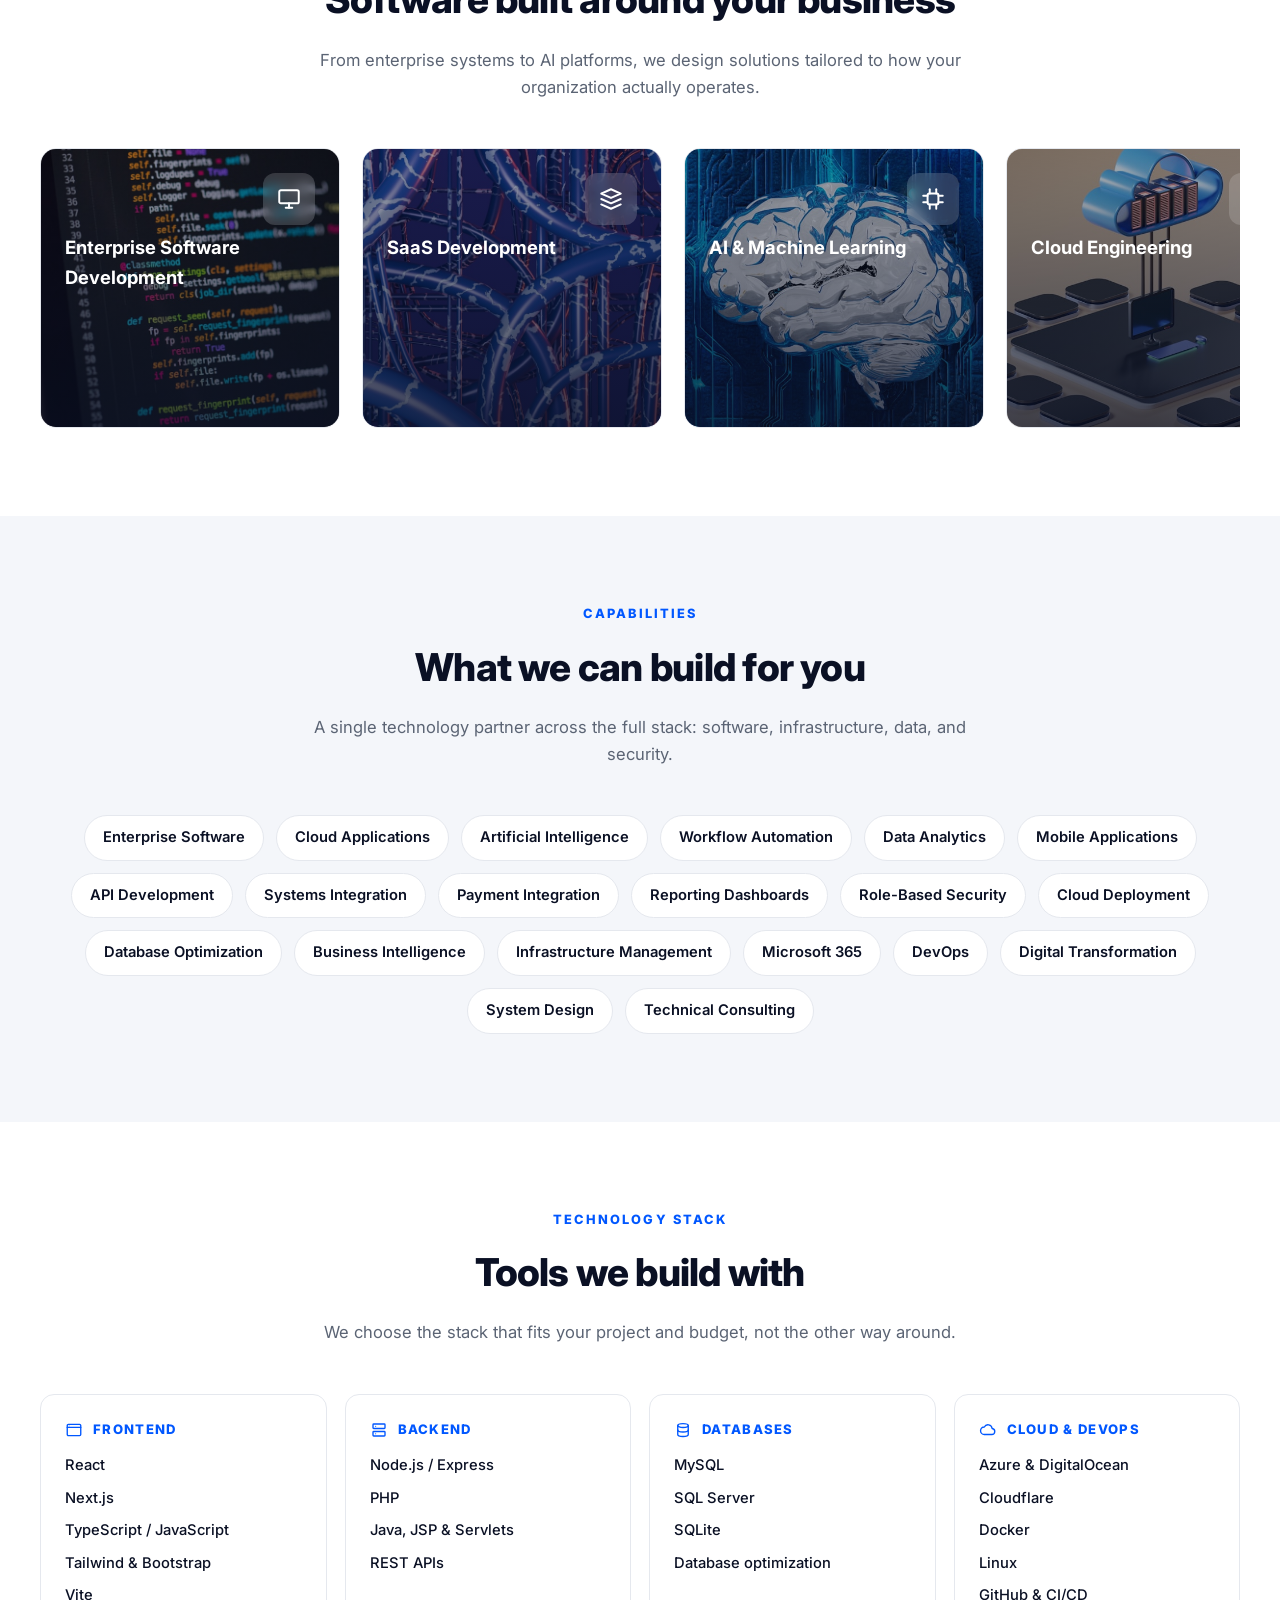
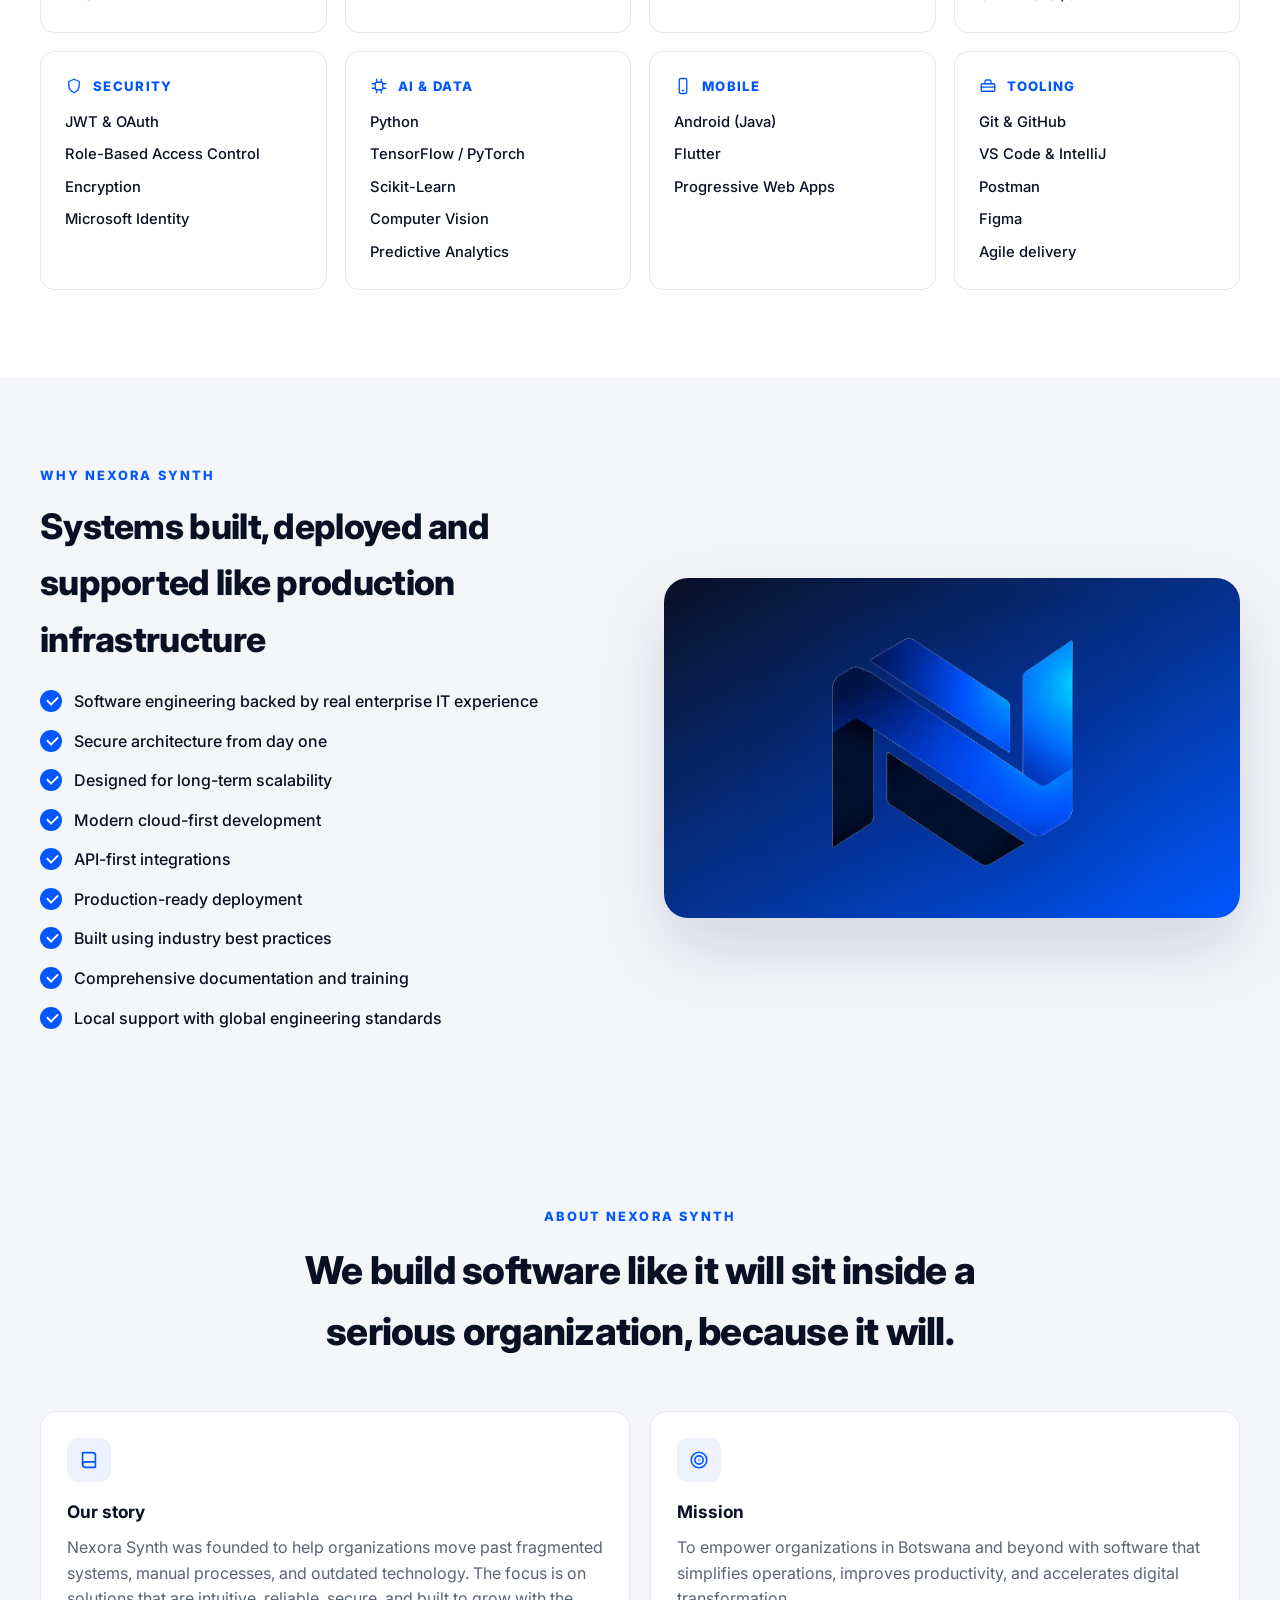
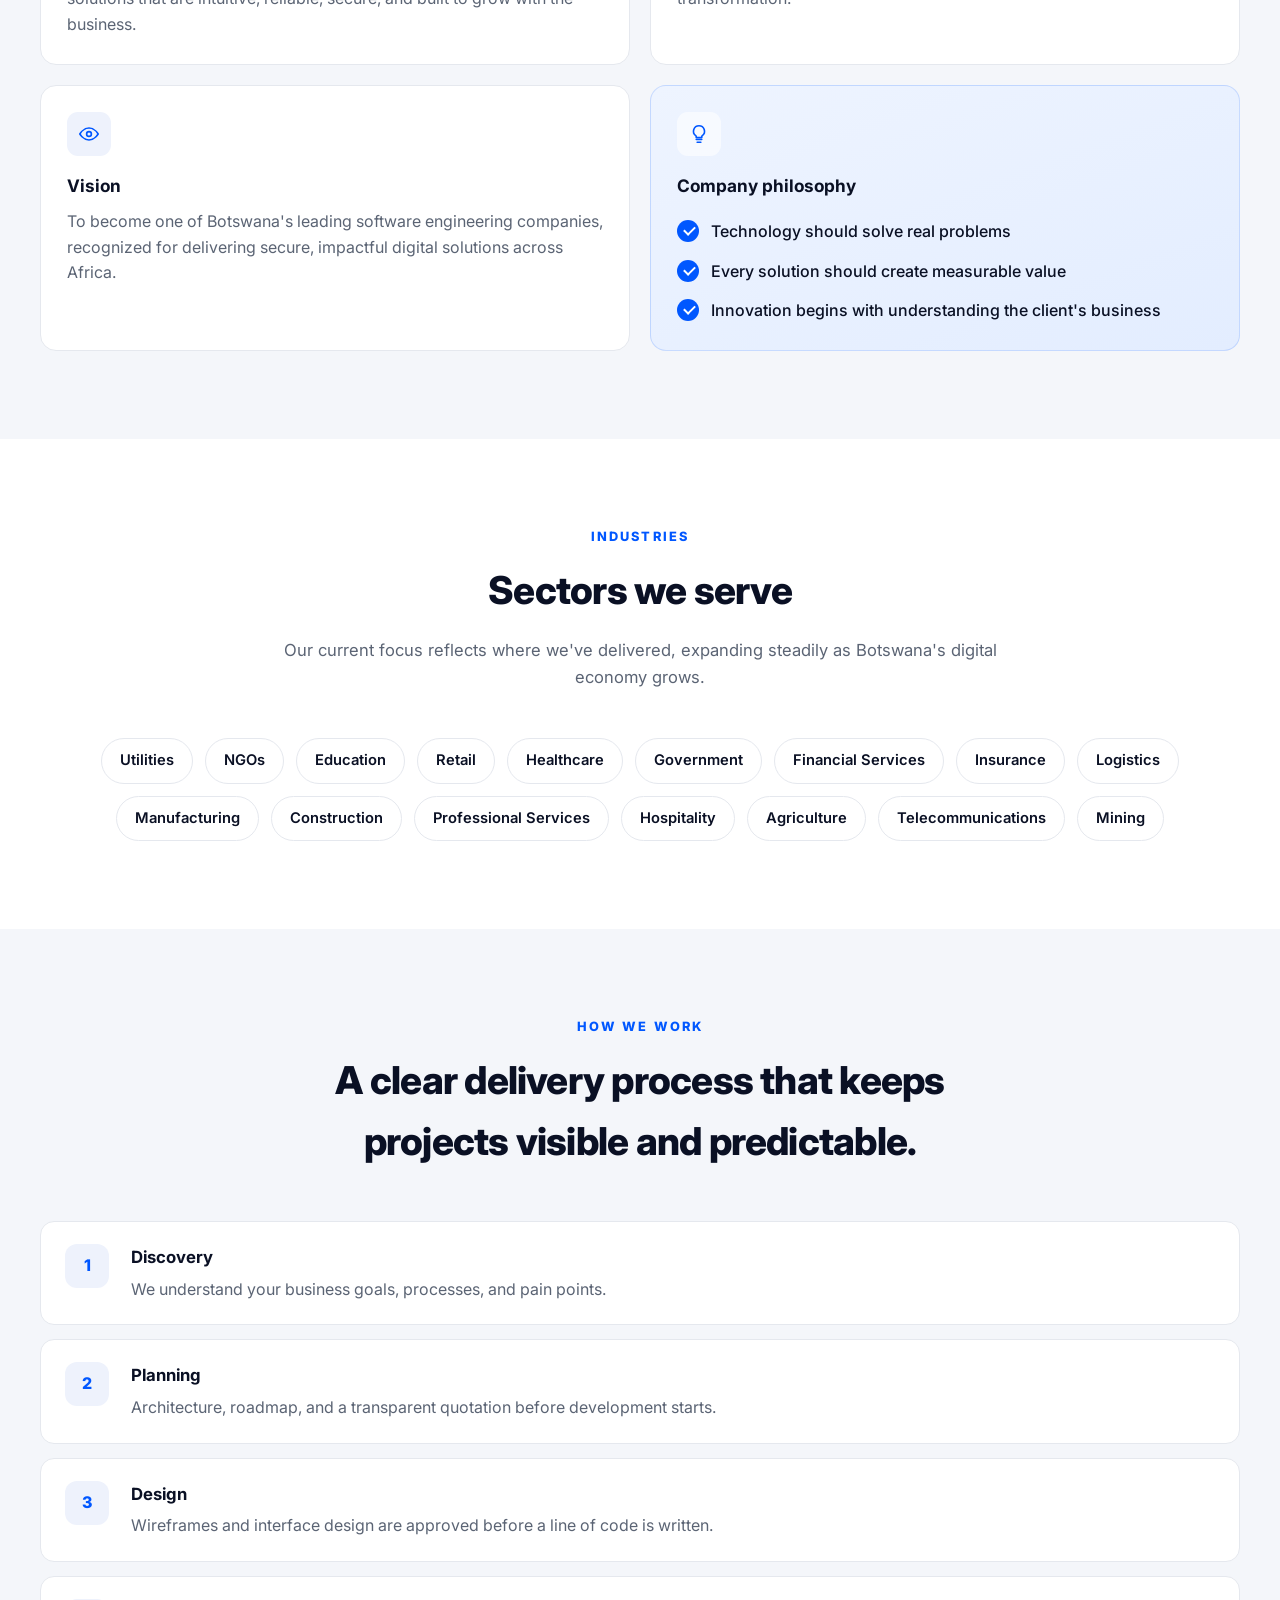
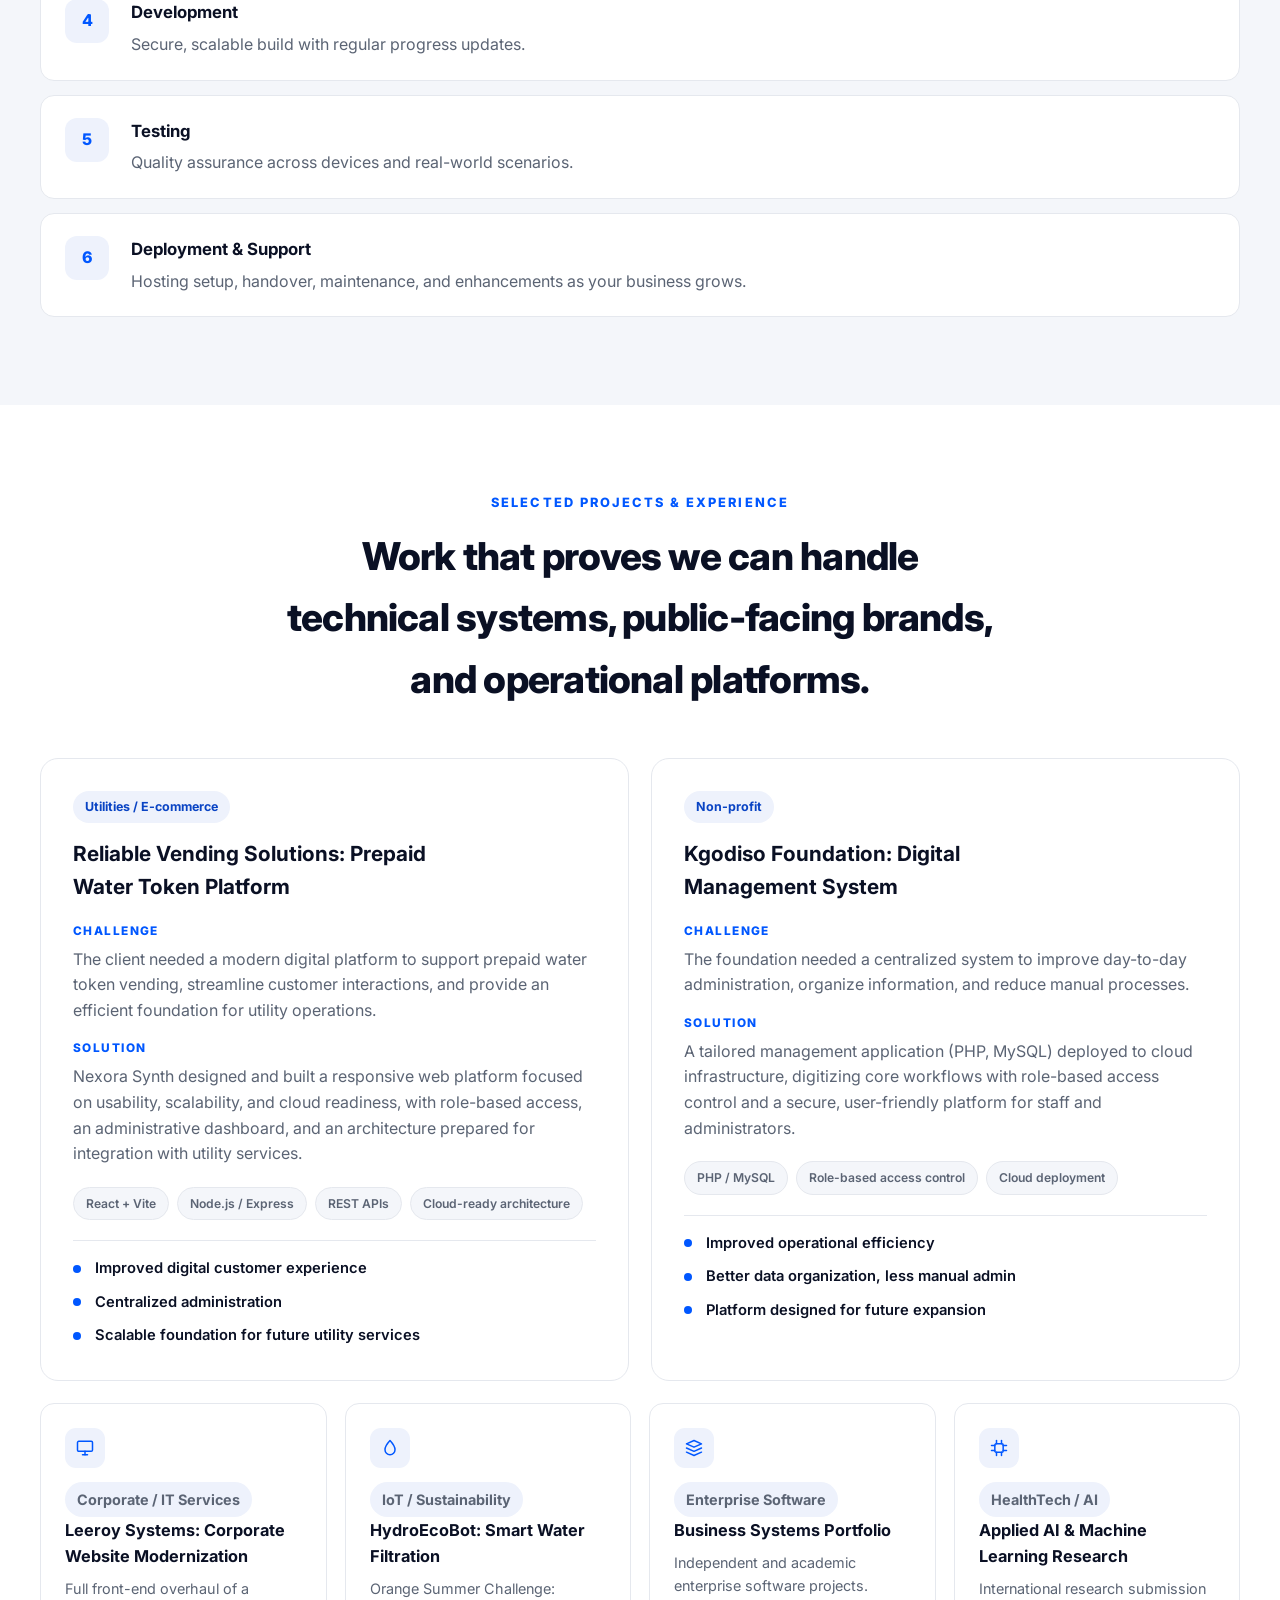
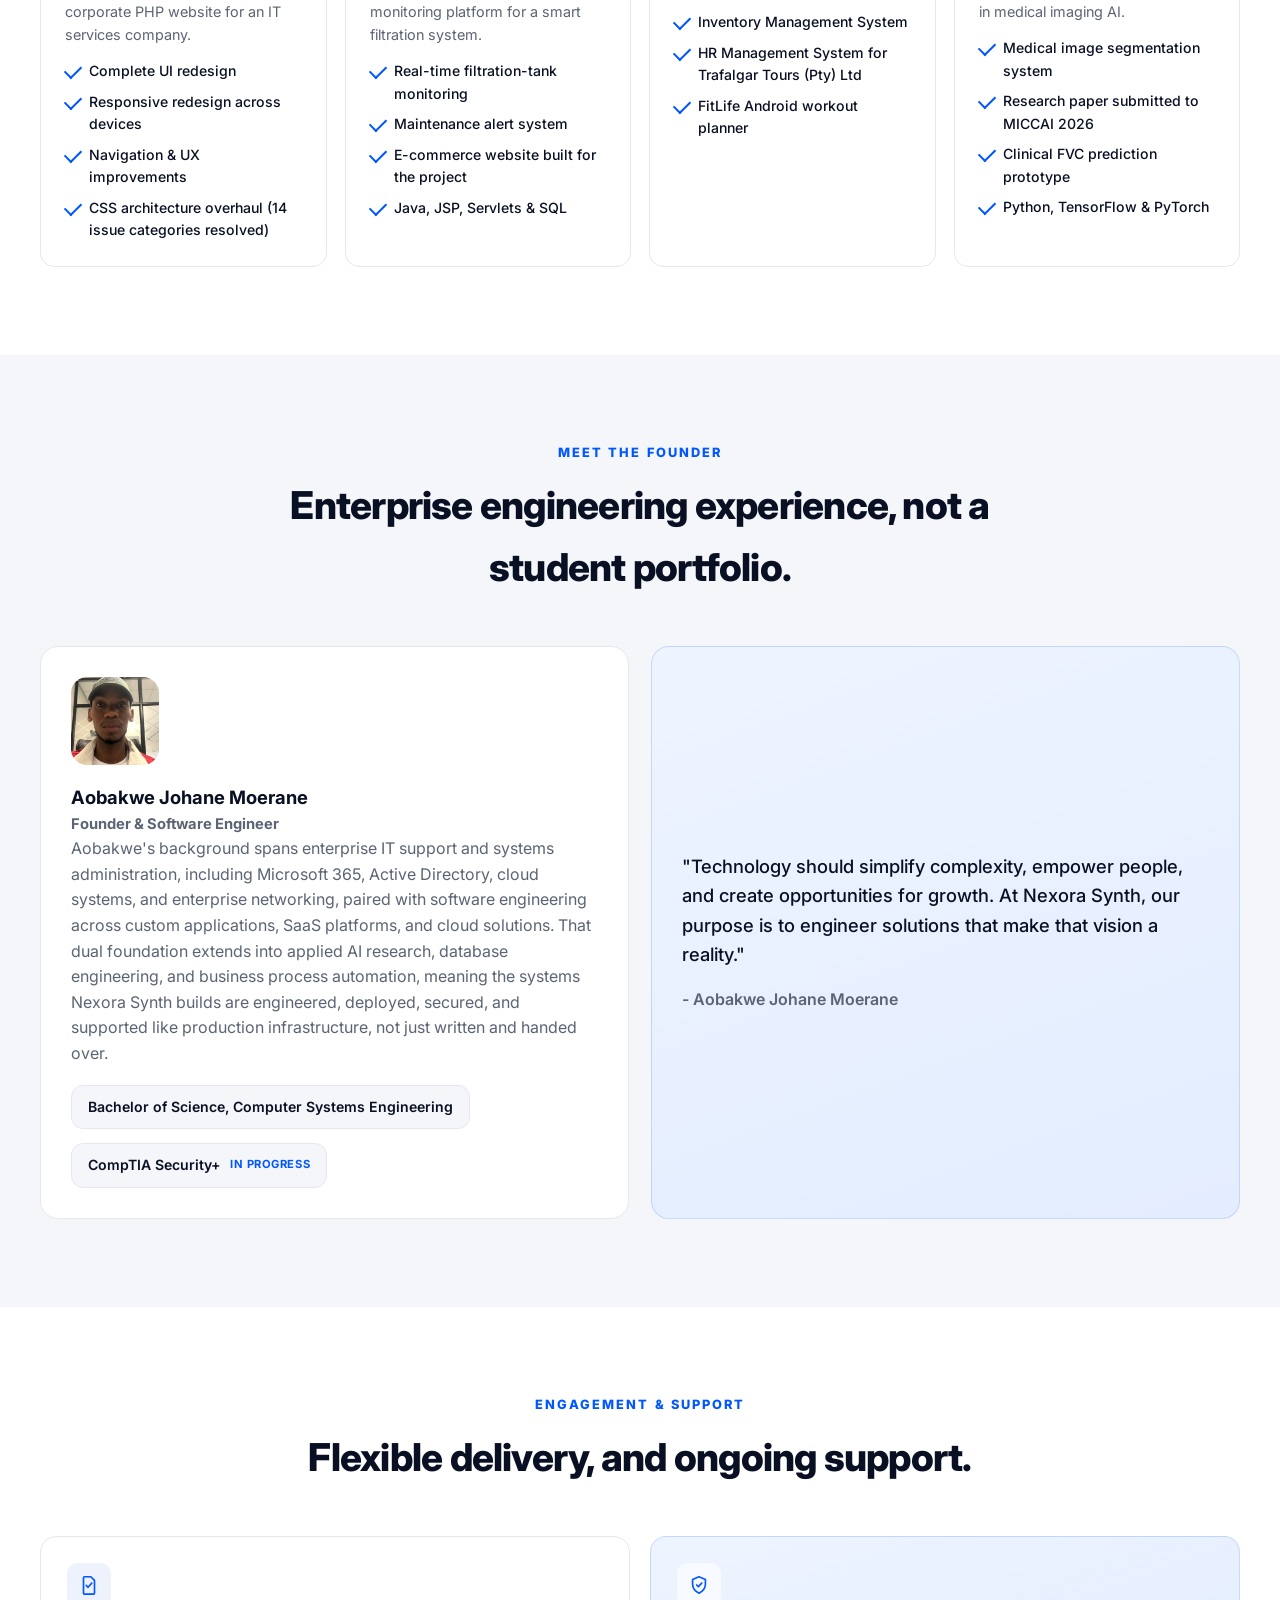
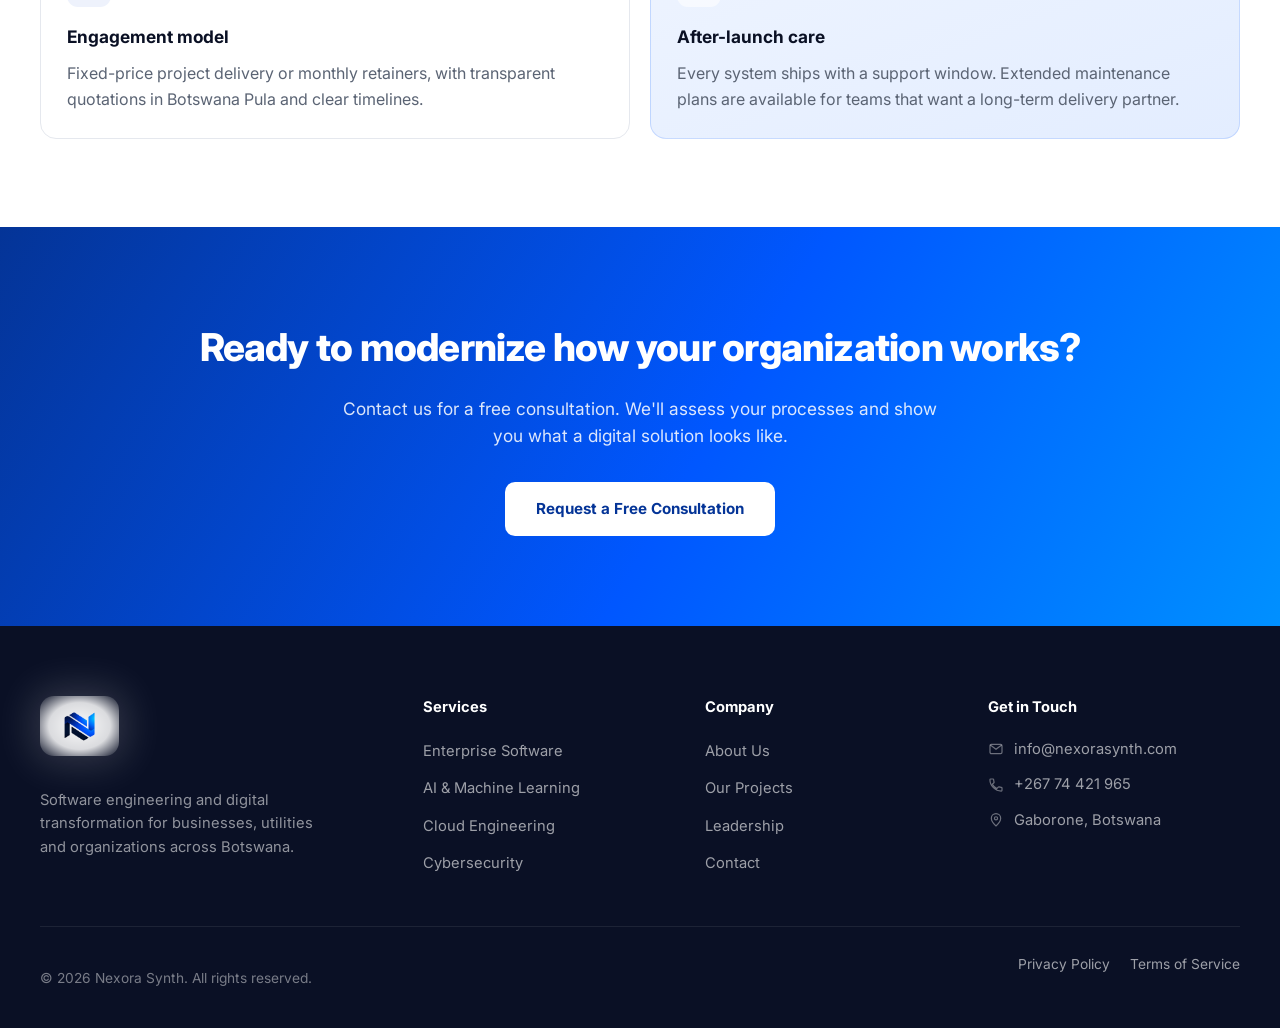
==== commit 9e87bc2a: "Redesign services section, add mobile nav, and hero brand panel - Replace the services grid with a h" ====
--- a/index.html
+++ b/index.html
@@ -5,9 +5,9 @@
     <meta name="viewport" content="width=device-width, initial-scale=1.0" />
     <meta
       name="description"
-      content="Nexora Synth is a Botswana-based software engineering company building secure, scalable digital solutions for organizations that want to modernize how they work."
+      content="Nexora Synth is a Botswana-based software engineering and digital transformation company delivering enterprise software, cloud platforms, AI solutions, and secure infrastructure."
     />
-    <title>Nexora Synth | Software Engineering & Digital Solutions</title>
+    <title>Nexora Synth | Software Engineering & Digital Transformation</title>
 
     <link rel="icon" type="image/png" sizes="32x32" href="assets/favicon-32.png" />
     <link rel="icon" type="image/png" sizes="512x512" href="assets/icon-512.png" />
@@ -15,17 +15,17 @@
 
     <meta property="og:type" content="website" />
     <meta property="og:site_name" content="Nexora Synth" />
-    <meta property="og:title" content="Nexora Synth | Software Engineering & Digital Solutions" />
+    <meta property="og:title" content="Nexora Synth | Software Engineering & Digital Transformation" />
     <meta
       property="og:description"
-      content="Botswana-based software engineering company building secure, scalable digital solutions for organizations that want to modernize how they work."
+      content="Enterprise software, cloud platforms, AI solutions, and secure infrastructure for organizations ready to scale."
     />
     <meta property="og:image" content="assets/og-image.jpg" />
     <meta name="twitter:card" content="summary_large_image" />
-    <meta name="twitter:title" content="Nexora Synth | Software Engineering & Digital Solutions" />
+    <meta name="twitter:title" content="Nexora Synth | Software Engineering & Digital Transformation" />
     <meta
       name="twitter:description"
-      content="Botswana-based software engineering company building secure, scalable digital solutions for organizations that want to modernize how they work."
+      content="Enterprise software, cloud platforms, AI solutions, and secure infrastructure for organizations ready to scale."
     />
     <meta name="twitter:image" content="assets/og-image.jpg" />
     <meta name="theme-color" content="#0a1025" />
@@ -44,14 +44,20 @@
         <a class="brand-mark" href="#top" aria-label="Nexora Synth home">
           <img src="assets/logo-web.png" alt="Nexora Synth" />
         </a>
-        <nav class="site-nav" aria-label="Primary">
-          <a href="#top">Home</a>
-          <a href="#services">Services</a>
-          <a href="#work">Projects</a>
-          <a href="#about">About</a>
-          <a href="#contact">Contact</a>
-        </nav>
-        <a class="button button-primary" href="#contact">Get a Quote</a>
+        <div class="header-actions">
+          <button class="nav-toggle" type="button" aria-label="Toggle menu" aria-expanded="false" aria-controls="primary-nav">
+            <svg class="icon-open" viewBox="0 0 24 24" fill="none" stroke="currentColor" stroke-width="1.8" stroke-linecap="round"><line x1="4" y1="7" x2="20" y2="7" /><line x1="4" y1="12" x2="20" y2="12" /><line x1="4" y1="17" x2="20" y2="17" /></svg>
+            <svg class="icon-close" viewBox="0 0 24 24" fill="none" stroke="currentColor" stroke-width="1.8" stroke-linecap="round"><line x1="6" y1="6" x2="18" y2="18" /><line x1="18" y1="6" x2="6" y2="18" /></svg>
+          </button>
+          <nav class="site-nav" id="primary-nav" aria-label="Primary">
+            <a href="#top">Home</a>
+            <a href="#services">Services</a>
+            <a href="#work">Projects</a>
+            <a href="#about">About</a>
+            <a href="#contact">Contact</a>
+          </nav>
+          <a class="button button-primary" href="#contact">Get a Quote</a>
+        </div>
       </div>
     </header>
 
@@ -59,10 +65,10 @@
       <section class="hero">
         <div class="wrap">
           <div class="reveal">
-            <p class="hero-badge">Botswana Software Engineering</p>
-            <h1>We engineer <em>intelligent</em> digital solutions.</h1>
+            <p class="hero-badge">Software Engineering & Digital Transformation</p>
+            <h1>Engineering <em>Software</em>. Infrastructure. Intelligence.</h1>
             <p class="lede">
-              Nexora Synth builds secure, scalable software that helps Botswana organizations replace manual processes with systems built for growth.
+              Nexora Synth designs enterprise software, cloud platforms, AI-powered solutions, and digital infrastructure for organizations ready to scale. We combine software engineering, systems architecture, cybersecurity, and automation to deliver technology that lasts.
             </p>
             <div class="hero-actions">
               <a class="button button-primary" href="#contact">Start Your Project</a>
@@ -72,15 +78,17 @@
           <div class="hero-art reveal">
             <span class="dot dot-one"></span>
             <span class="dot dot-two"></span>
-            <img src="assets/icon-source.png" alt="" />
+            <div class="hero-logo-panel">
+              <img src="assets/logo-source.png" alt="Nexora Synth — Engineering Intelligent Digital Solutions" width="1138" height="671" />
+            </div>
           </div>
         </div>
       </section>
 
       <div class="trust-strip">
         <div class="wrap">
-          <span><b>Custom Software</b> Development</span>
-          <span><b>Cloud-Ready</b> Deployment</span>
+          <span><b>Enterprise</b> Software Engineering</span>
+          <span><b>Cloud & AI</b> Infrastructure</span>
           <span><b>Secure</b> by Design</span>
           <span><b>Local</b> Business Insight</span>
         </div>
@@ -88,24 +96,40 @@
 
       <section class="stats">
         <div class="wrap">
-          <div class="stats-row reveal">
+          <div class="stats-grid reveal">
             <article>
-              <strong>6+</strong>
-              <span>Projects Delivered</span>
-            </article>
-            <article>
-              <strong>5</strong>
-              <span>Industries Served</span>
+              <strong>15+</strong>
+              <span>Software Systems Built</span>
             </article>
             <article>
               <strong>10+</strong>
-              <span>Technologies</span>
+              <span>Technologies Mastered</span>
             </article>
             <article>
-              <strong>2026</strong>
-              <span>Founded</span>
-            </article>
-          </div>
+              <strong>5+</strong>
+              <span>Industries Served</span>
+            </article>
+            <article>
+              <strong>100%</strong>
+              <span>Custom Solutions</span>
+            </article>
+            <article>
+              <strong>20+</strong>
+              <span>Major Features Engineered</span>
+            </article>
+          </div>
+          <div class="mission-line reveal">
+            <strong>Mission:</strong>
+            <span>Digitize Botswana's businesses, one system at a time.</span>
+          </div>
+        </div>
+      </section>
+
+      <section class="value-prop section">
+        <div class="wrap">
+          <p class="reveal">
+            We don't just build applications. We engineer complete digital ecosystems. From enterprise software and AI-powered platforms to cloud infrastructure, automation, and secure system integrations, Nexora Synth delivers technology designed for long-term operational success. Our engineering approach combines software architecture, infrastructure expertise, and business process understanding to create solutions that remain scalable, maintainable, and secure as organizations grow.
+          </p>
         </div>
       </section>
 
@@ -114,10 +138,10 @@
           <div class="section-heading reveal">
             <span class="eyebrow">What we do</span>
             <h2>Software built around your business</h2>
-            <p>From enterprise systems to cloud platforms, we design solutions tailored to how your organization actually operates.</p>
+            <p>From enterprise systems to AI platforms, we design solutions tailored to how your organization actually operates.</p>
           </div>
           <div class="services-grid reveal">
-            <article class="service-card">
+            <article class="service-card" style="--card-img: url('assets/services/enterprise-software.jpg')">
               <div class="service-icon">
                 <svg viewBox="0 0 24 24" fill="none" stroke="currentColor" stroke-width="1.8" stroke-linecap="round" stroke-linejoin="round">
                   <rect x="3" y="4" width="18" height="12" rx="1.5" />
@@ -125,29 +149,53 @@
                   <line x1="12" y1="16" x2="12" y2="20" />
                 </svg>
               </div>
-              <h3>Custom Software</h3>
-              <p>Business management systems, client portals and workflow automation built around your processes.</p>
-            </article>
-            <article class="service-card featured">
+              <h3>Enterprise Software Development</h3>
+              <p>Custom enterprise systems that automate operations, improve visibility, and scale with organizational growth.</p>
+            </article>
+            <article class="service-card" style="--card-img: url('assets/services/saas.jpg')">
+              <div class="service-icon">
+                <svg viewBox="0 0 24 24" fill="none" stroke="currentColor" stroke-width="1.8" stroke-linecap="round" stroke-linejoin="round">
+                  <polyline points="3,7 12,3 21,7 12,11 3,7" />
+                  <polyline points="3,12 12,16 21,12" />
+                  <polyline points="3,17 12,21 21,17" />
+                </svg>
+              </div>
+              <h3>SaaS Development</h3>
+              <p>Subscription-based cloud platforms with authentication, billing, APIs, and multi-tenant architecture.</p>
+            </article>
+            <article class="service-card" style="--card-img: url('assets/services/ai-ml.jpg')">
+              <div class="service-icon">
+                <svg viewBox="0 0 24 24" fill="none" stroke="currentColor" stroke-width="1.8" stroke-linecap="round" stroke-linejoin="round">
+                  <rect x="7" y="7" width="10" height="10" rx="1.5" />
+                  <line x1="9" y1="3" x2="9" y2="7" /><line x1="15" y1="3" x2="15" y2="7" />
+                  <line x1="9" y1="17" x2="9" y2="21" /><line x1="15" y1="17" x2="15" y2="21" />
+                  <line x1="3" y1="9" x2="7" y2="9" /><line x1="3" y1="15" x2="7" y2="15" />
+                  <line x1="17" y1="9" x2="21" y2="9" /><line x1="17" y1="15" x2="21" y2="15" />
+                </svg>
+              </div>
+              <h3>AI & Machine Learning</h3>
+              <p>Predictive analytics, intelligent automation, computer vision, forecasting, and AI integrations.</p>
+            </article>
+            <article class="service-card" style="--card-img: url('assets/services/cloud.jpg')">
               <div class="service-icon">
                 <svg viewBox="0 0 24 24" fill="none" stroke="currentColor" stroke-width="1.8" stroke-linecap="round" stroke-linejoin="round">
                   <path d="M7 18h10a4 4 0 0 0 .5-7.97A5.5 5.5 0 0 0 7.1 8.04 4.5 4.5 0 0 0 7 18Z" />
                 </svg>
               </div>
-              <h3>Cloud Solutions</h3>
-              <p>Cloud-hosted applications, storage integration and remote access for distributed teams.</p>
-            </article>
-            <article class="service-card">
-              <div class="service-icon">
-                <svg viewBox="0 0 24 24" fill="none" stroke="currentColor" stroke-width="1.8" stroke-linecap="round" stroke-linejoin="round">
-                  <polyline points="4,16 9,10 13,13 20,5" />
-                  <polyline points="20,10 20,5 15,5" />
-                </svg>
-              </div>
-              <h3>Web Applications</h3>
-              <p>Responsive apps with dashboards, role-based access, authentication and real-time data.</p>
-            </article>
-            <article class="service-card">
+              <h3>Cloud Engineering</h3>
+              <p>Cloud deployment, containerization, CI/CD pipelines, monitoring, backups, and scaling.</p>
+            </article>
+            <article class="service-card" style="--card-img: url('assets/services/api.jpg')">
+              <div class="service-icon">
+                <svg viewBox="0 0 24 24" fill="none" stroke="currentColor" stroke-width="1.8" stroke-linecap="round" stroke-linejoin="round">
+                  <circle cx="6" cy="6" r="3" /><circle cx="18" cy="18" r="3" />
+                  <line x1="8.1" y1="8.1" x2="15.9" y2="15.9" />
+                </svg>
+              </div>
+              <h3>API Development & Integrations</h3>
+              <p>Payment gateways, SMS, email, WhatsApp, government APIs, third-party services, and IoT devices.</p>
+            </article>
+            <article class="service-card" style="--card-img: url('assets/services/database.jpg')">
               <div class="service-icon">
                 <svg viewBox="0 0 24 24" fill="none" stroke="currentColor" stroke-width="1.8" stroke-linecap="round" stroke-linejoin="round">
                   <ellipse cx="12" cy="6" rx="7" ry="2.6" />
@@ -155,29 +203,180 @@
                   <path d="M5 12v6c0 1.4 3.1 2.6 7 2.6s7-1.2 7-2.6v-6" />
                 </svg>
               </div>
-              <h3>Database Design</h3>
-              <p>Architecture, optimization, migration and reporting for reliable data management.</p>
-            </article>
-            <article class="service-card">
-              <div class="service-icon">
-                <svg viewBox="0 0 24 24" fill="none" stroke="currentColor" stroke-width="1.8" stroke-linecap="round" stroke-linejoin="round">
-                  <path d="M7 3h7l4 4v14a1 1 0 0 1-1 1H7a1 1 0 0 1-1-1V4a1 1 0 0 1 1-1Z" />
-                  <line x1="9" y1="13" x2="15" y2="13" />
-                  <line x1="9" y1="17" x2="15" y2="17" />
-                </svg>
-              </div>
-              <h3>Business Automation</h3>
-              <p>Digital forms, approval workflows and automated reporting that eliminate manual work.</p>
-            </article>
-            <article class="service-card">
-              <div class="service-icon">
-                <svg viewBox="0 0 24 24" fill="none" stroke="currentColor" stroke-width="1.8" stroke-linecap="round" stroke-linejoin="round">
-                  <rect x="5" y="11" width="14" height="9" rx="1.5" />
-                  <path d="M8 11V7a4 4 0 0 1 8 0v4" />
-                </svg>
-              </div>
-              <h3>Security & Support</h3>
-              <p>Authentication, access control and ongoing maintenance after every launch.</p>
+              <h3>Database Engineering</h3>
+              <p>Relational database design, performance tuning, normalization, stored procedures, migration, and analytics.</p>
+            </article>
+            <article class="service-card" style="--card-img: url('assets/services/mobile.jpg')">
+              <div class="service-icon">
+                <svg viewBox="0 0 24 24" fill="none" stroke="currentColor" stroke-width="1.8" stroke-linecap="round" stroke-linejoin="round">
+                  <rect x="7" y="2" width="10" height="20" rx="2" />
+                  <line x1="11" y1="18" x2="13" y2="18" />
+                </svg>
+              </div>
+              <h3>Mobile Application Development</h3>
+              <p>Android applications, Flutter, progressive web apps, and cross-platform systems.</p>
+            </article>
+            <article class="service-card" style="--card-img: url('assets/services/it-infrastructure.jpg')">
+              <div class="service-icon">
+                <svg viewBox="0 0 24 24" fill="none" stroke="currentColor" stroke-width="1.8" stroke-linecap="round" stroke-linejoin="round">
+                  <rect x="4" y="4" width="16" height="6" rx="1" />
+                  <rect x="4" y="14" width="16" height="6" rx="1" />
+                  <circle cx="7.5" cy="7" r="0.9" fill="currentColor" stroke="none" />
+                  <circle cx="7.5" cy="17" r="0.9" fill="currentColor" stroke="none" />
+                </svg>
+              </div>
+              <h3>IT Infrastructure</h3>
+              <p>Microsoft 365, Active Directory, network administration, file servers, virtualization, and identity management.</p>
+            </article>
+            <article class="service-card" style="--card-img: url('assets/services/cybersecurity.jpg')">
+              <div class="service-icon">
+                <svg viewBox="0 0 24 24" fill="none" stroke="currentColor" stroke-width="1.8" stroke-linecap="round" stroke-linejoin="round">
+                  <path d="M12 3l7 3v5c0 4.5-3 8-7 10-4-2-7-5.5-7-10V6l7-3Z" />
+                </svg>
+              </div>
+              <h3>Cybersecurity</h3>
+              <p>Role-based access control, authentication, authorization, encryption, and security audits.</p>
+            </article>
+            <article class="service-card" style="--card-img: url('assets/services/automation.jpg')">
+              <div class="service-icon">
+                <svg viewBox="0 0 24 24" fill="none" stroke="currentColor" stroke-width="1.8" stroke-linecap="round" stroke-linejoin="round">
+                  <path d="M4 12a8 8 0 0 1 14-5.3M20 4v4h-4" />
+                  <path d="M20 12a8 8 0 0 1-14 5.3M4 20v-4h4" />
+                </svg>
+              </div>
+              <h3>Business Process Automation</h3>
+              <p>Document management, workflow approvals, inventory automation, reporting, and task management.</p>
+            </article>
+            <article class="service-card" style="--card-img: url('assets/services/support.jpg')">
+              <div class="service-icon">
+                <svg viewBox="0 0 24 24" fill="none" stroke="currentColor" stroke-width="1.8" stroke-linecap="round" stroke-linejoin="round">
+                  <circle cx="12" cy="12" r="8" />
+                  <circle cx="12" cy="12" r="3" />
+                  <line x1="12" y1="4" x2="12" y2="9" /><line x1="12" y1="15" x2="12" y2="20" />
+                  <line x1="4" y1="12" x2="9" y2="12" /><line x1="15" y1="12" x2="20" y2="12" />
+                </svg>
+              </div>
+              <h3>Technical Support & Maintenance</h3>
+              <p>Application support, infrastructure monitoring, security updates, and performance optimization.</p>
+            </article>
+          </div>
+        </div>
+      </section>
+
+      <section class="section" style="background:var(--bg-grey);">
+        <div class="wrap">
+          <div class="section-heading reveal">
+            <span class="eyebrow">Capabilities</span>
+            <h2>What we can build for you</h2>
+            <p>A single technology partner across the full stack: software, infrastructure, data, and security.</p>
+          </div>
+          <div class="chip-cloud reveal">
+            <span>Enterprise Software</span>
+            <span>Cloud Applications</span>
+            <span>Artificial Intelligence</span>
+            <span>Workflow Automation</span>
+            <span>Data Analytics</span>
+            <span>Mobile Applications</span>
+            <span>API Development</span>
+            <span>Systems Integration</span>
+            <span>Payment Integration</span>
+            <span>Reporting Dashboards</span>
+            <span>Role-Based Security</span>
+            <span>Cloud Deployment</span>
+            <span>Database Optimization</span>
+            <span>Business Intelligence</span>
+            <span>Infrastructure Management</span>
+            <span>Microsoft 365</span>
+            <span>DevOps</span>
+            <span>Digital Transformation</span>
+            <span>System Design</span>
+            <span>Technical Consulting</span>
+          </div>
+        </div>
+      </section>
+
+      <section class="section">
+        <div class="wrap">
+          <div class="section-heading reveal">
+            <span class="eyebrow">Technology stack</span>
+            <h2>Tools we build with</h2>
+            <p>We choose the stack that fits your project and budget, not the other way around.</p>
+          </div>
+          <div class="tech-stack-grid reveal">
+            <article class="tech-card">
+              <h3><svg viewBox="0 0 24 24" fill="none" stroke="currentColor" stroke-width="1.8" stroke-linecap="round" stroke-linejoin="round"><rect x="3" y="4.5" width="18" height="15" rx="1.5" /><line x1="3" y1="8.5" x2="21" y2="8.5" /><circle cx="5.6" cy="6.5" r="0.6" fill="currentColor" stroke="none" /></svg>Frontend</h3>
+              <ul>
+                <li>React</li>
+                <li>Next.js</li>
+                <li>TypeScript / JavaScript</li>
+                <li>Tailwind & Bootstrap</li>
+                <li>Vite</li>
+              </ul>
+            </article>
+            <article class="tech-card">
+              <h3><svg viewBox="0 0 24 24" fill="none" stroke="currentColor" stroke-width="1.8" stroke-linecap="round" stroke-linejoin="round"><rect x="4" y="4" width="16" height="6" rx="1" /><rect x="4" y="14" width="16" height="6" rx="1" /><circle cx="7.5" cy="7" r="0.8" fill="currentColor" stroke="none" /><circle cx="7.5" cy="17" r="0.8" fill="currentColor" stroke="none" /></svg>Backend</h3>
+              <ul>
+                <li>Node.js / Express</li>
+                <li>PHP</li>
+                <li>Java, JSP & Servlets</li>
+                <li>REST APIs</li>
+              </ul>
+            </article>
+            <article class="tech-card">
+              <h3><svg viewBox="0 0 24 24" fill="none" stroke="currentColor" stroke-width="1.8" stroke-linecap="round" stroke-linejoin="round"><ellipse cx="12" cy="6" rx="7" ry="2.6" /><path d="M5 6v6c0 1.4 3.1 2.6 7 2.6s7-1.2 7-2.6V6" /><path d="M5 12v6c0 1.4 3.1 2.6 7 2.6s7-1.2 7-2.6v-6" /></svg>Databases</h3>
+              <ul>
+                <li>MySQL</li>
+                <li>SQL Server</li>
+                <li>SQLite</li>
+                <li>Database optimization</li>
+              </ul>
+            </article>
+            <article class="tech-card">
+              <h3><svg viewBox="0 0 24 24" fill="none" stroke="currentColor" stroke-width="1.8" stroke-linecap="round" stroke-linejoin="round"><path d="M7 18h10a4 4 0 0 0 .5-7.97A5.5 5.5 0 0 0 7.1 8.04 4.5 4.5 0 0 0 7 18Z" /></svg>Cloud & DevOps</h3>
+              <ul>
+                <li>Azure & DigitalOcean</li>
+                <li>Cloudflare</li>
+                <li>Docker</li>
+                <li>Linux</li>
+                <li>GitHub & CI/CD</li>
+              </ul>
+            </article>
+            <article class="tech-card">
+              <h3><svg viewBox="0 0 24 24" fill="none" stroke="currentColor" stroke-width="1.8" stroke-linecap="round" stroke-linejoin="round"><path d="M12 3l7 3v5c0 4.5-3 8-7 10-4-2-7-5.5-7-10V6l7-3Z" /></svg>Security</h3>
+              <ul>
+                <li>JWT & OAuth</li>
+                <li>Role-Based Access Control</li>
+                <li>Encryption</li>
+                <li>Microsoft Identity</li>
+              </ul>
+            </article>
+            <article class="tech-card">
+              <h3><svg viewBox="0 0 24 24" fill="none" stroke="currentColor" stroke-width="1.8" stroke-linecap="round" stroke-linejoin="round"><rect x="7" y="7" width="10" height="10" rx="1.5" /><line x1="9" y1="3" x2="9" y2="7" /><line x1="15" y1="3" x2="15" y2="7" /><line x1="9" y1="17" x2="9" y2="21" /><line x1="15" y1="17" x2="15" y2="21" /><line x1="3" y1="9" x2="7" y2="9" /><line x1="3" y1="15" x2="7" y2="15" /><line x1="17" y1="9" x2="21" y2="9" /><line x1="17" y1="15" x2="21" y2="15" /></svg>AI & Data</h3>
+              <ul>
+                <li>Python</li>
+                <li>TensorFlow / PyTorch</li>
+                <li>Scikit-Learn</li>
+                <li>Computer Vision</li>
+                <li>Predictive Analytics</li>
+              </ul>
+            </article>
+            <article class="tech-card">
+              <h3><svg viewBox="0 0 24 24" fill="none" stroke="currentColor" stroke-width="1.8" stroke-linecap="round" stroke-linejoin="round"><rect x="7" y="2" width="10" height="20" rx="2" /><line x1="11" y1="18" x2="13" y2="18" /></svg>Mobile</h3>
+              <ul>
+                <li>Android (Java)</li>
+                <li>Flutter</li>
+                <li>Progressive Web Apps</li>
+              </ul>
+            </article>
+            <article class="tech-card">
+              <h3><svg viewBox="0 0 24 24" fill="none" stroke="currentColor" stroke-width="1.8" stroke-linecap="round" stroke-linejoin="round"><rect x="3" y="9" width="18" height="10" rx="1.5" /><path d="M8 9V6a2 2 0 0 1 2-2h4a2 2 0 0 1 2 2v3" /><line x1="3" y1="13.5" x2="21" y2="13.5" /></svg>Tooling</h3>
+              <ul>
+                <li>Git & GitHub</li>
+                <li>VS Code & IntelliJ</li>
+                <li>Postman</li>
+                <li>Figma</li>
+                <li>Agile delivery</li>
+              </ul>
             </article>
           </div>
         </div>
@@ -190,10 +389,15 @@
               <span class="eyebrow">Why Nexora Synth</span>
               <h2>Systems built, deployed and supported like production infrastructure</h2>
               <ul class="checklist">
-                <li>Dual engineering and systems administration expertise</li>
-                <li>Solutions designed for how Botswana businesses operate</li>
-                <li>Transparent, Pula-denominated quotations</li>
-                <li>Every system ships with a support window</li>
+                <li>Software engineering backed by real enterprise IT experience</li>
+                <li>Secure architecture from day one</li>
+                <li>Designed for long-term scalability</li>
+                <li>Modern cloud-first development</li>
+                <li>API-first integrations</li>
+                <li>Production-ready deployment</li>
+                <li>Built using industry best practices</li>
+                <li>Comprehensive documentation and training</li>
+                <li>Local support with global engineering standards</li>
               </ul>
             </div>
             <div class="why-panel reveal">
@@ -211,18 +415,43 @@
           </div>
           <div class="content-grid reveal">
             <article class="flat-card">
+              <div class="card-icon">
+                <svg viewBox="0 0 24 24" fill="none" stroke="currentColor" stroke-width="1.8" stroke-linecap="round" stroke-linejoin="round">
+                  <path d="M5 4h11a3 3 0 0 1 3 3v13H8a3 3 0 0 1-3-3V4Z" />
+                  <path d="M5 17a3 3 0 0 1 3-3h11" />
+                </svg>
+              </div>
               <h3>Our story</h3>
               <p>Nexora Synth was founded to help organizations move past fragmented systems, manual processes, and outdated technology. The focus is on solutions that are intuitive, reliable, secure, and built to grow with the business.</p>
             </article>
             <article class="flat-card">
+              <div class="card-icon">
+                <svg viewBox="0 0 24 24" fill="none" stroke="currentColor" stroke-width="1.8" stroke-linecap="round" stroke-linejoin="round">
+                  <circle cx="12" cy="12" r="8.5" />
+                  <circle cx="12" cy="12" r="4.5" />
+                  <circle cx="12" cy="12" r="0.9" fill="currentColor" stroke="none" />
+                </svg>
+              </div>
               <h3>Mission</h3>
               <p>To empower organizations in Botswana and beyond with software that simplifies operations, improves productivity, and accelerates digital transformation.</p>
             </article>
             <article class="flat-card">
+              <div class="card-icon">
+                <svg viewBox="0 0 24 24" fill="none" stroke="currentColor" stroke-width="1.8" stroke-linecap="round" stroke-linejoin="round">
+                  <path d="M2 12s3.8-6.5 10-6.5S22 12 22 12s-3.8 6.5-10 6.5S2 12 2 12Z" />
+                  <circle cx="12" cy="12" r="2.6" />
+                </svg>
+              </div>
               <h3>Vision</h3>
               <p>To become one of Botswana's leading software engineering companies, recognized for delivering secure, impactful digital solutions across Africa.</p>
             </article>
             <article class="flat-card accent">
+              <div class="card-icon">
+                <svg viewBox="0 0 24 24" fill="none" stroke="currentColor" stroke-width="1.8" stroke-linecap="round" stroke-linejoin="round">
+                  <path d="M9 18h6M10 21h4" />
+                  <path d="M12 3a6 6 0 0 0-3.6 10.8c.4.3.6.8.6 1.3V16h6v-.9c0-.5.2-1 .6-1.3A6 6 0 0 0 12 3Z" />
+                </svg>
+              </div>
               <h3>Company philosophy</h3>
               <ul class="checklist">
                 <li>Technology should solve real problems</li>
@@ -234,7 +463,35 @@
         </div>
       </section>
 
-      <section id="process" class="section">
+      <section class="section">
+        <div class="wrap">
+          <div class="section-heading reveal">
+            <span class="eyebrow">Industries</span>
+            <h2>Sectors we serve</h2>
+            <p>Our current focus reflects where we've delivered, expanding steadily as Botswana's digital economy grows.</p>
+          </div>
+          <div class="chip-cloud reveal">
+            <span>Utilities</span>
+            <span>NGOs</span>
+            <span>Education</span>
+            <span>Retail</span>
+            <span>Healthcare</span>
+            <span>Government</span>
+            <span>Financial Services</span>
+            <span>Insurance</span>
+            <span>Logistics</span>
+            <span>Manufacturing</span>
+            <span>Construction</span>
+            <span>Professional Services</span>
+            <span>Hospitality</span>
+            <span>Agriculture</span>
+            <span>Telecommunications</span>
+            <span>Mining</span>
+          </div>
+        </div>
+      </section>
+
+      <section id="process" class="section" style="background:var(--bg-grey);">
         <div class="wrap">
           <div class="section-heading reveal">
             <span class="eyebrow">How we work</span>
@@ -287,7 +544,7 @@
         </div>
       </section>
 
-      <section id="work" class="section" style="background:var(--bg-grey);">
+      <section id="work" class="section">
         <div class="wrap">
           <div class="section-heading reveal">
             <span class="eyebrow">Selected projects & experience</span>
@@ -297,7 +554,7 @@
           <div class="case-study-grid reveal">
             <article class="case-study-card">
               <p class="portfolio-tag">Utilities / E-commerce</p>
-              <h3>Reliable Vending Solutions — Prepaid Water Token Platform</h3>
+              <h3>Reliable Vending Solutions: Prepaid Water Token Platform</h3>
               <div class="case-study-body">
                 <div>
                   <span class="case-label">Challenge</span>
@@ -305,7 +562,7 @@
                 </div>
                 <div>
                   <span class="case-label">Solution</span>
-                  <p>Nexora Synth designed and built a responsive web platform focused on usability, scalability, and cloud readiness — with role-based access, an administrative dashboard, and an architecture prepared for integration with utility services.</p>
+                  <p>Nexora Synth designed and built a responsive web platform focused on usability, scalability, and cloud readiness, with role-based access, an administrative dashboard, and an architecture prepared for integration with utility services.</p>
                 </div>
               </div>
               <div class="case-study-tags">
@@ -323,7 +580,7 @@
 
             <article class="case-study-card">
               <p class="portfolio-tag">Non-profit</p>
-              <h3>Kgodiso Foundation — Digital Management System</h3>
+              <h3>Kgodiso Foundation: Digital Management System</h3>
               <div class="case-study-body">
                 <div>
                   <span class="case-label">Challenge</span>
@@ -331,7 +588,7 @@
                 </div>
                 <div>
                   <span class="case-label">Solution</span>
-                  <p>A tailored management application (PHP, MySQL) deployed to cloud infrastructure — digitizing core workflows with role-based access control and a secure, user-friendly platform for staff and administrators.</p>
+                  <p>A tailored management application (PHP, MySQL) deployed to cloud infrastructure, digitizing core workflows with role-based access control and a secure, user-friendly platform for staff and administrators.</p>
                 </div>
               </div>
               <div class="case-study-tags">
@@ -349,34 +606,82 @@
 
           <div class="portfolio-grid reveal">
             <article class="portfolio-card">
+              <div class="card-icon">
+                <svg viewBox="0 0 24 24" fill="none" stroke="currentColor" stroke-width="1.8" stroke-linecap="round" stroke-linejoin="round">
+                  <rect x="3" y="4" width="18" height="12" rx="1.5" />
+                  <line x1="9" y1="20" x2="15" y2="20" /><line x1="12" y1="16" x2="12" y2="20" />
+                </svg>
+              </div>
               <p class="portfolio-tag">Corporate / IT Services</p>
-              <h3>Corporate Website Modernization</h3>
-              <p>Leeroy Systems — responsive redesign, navigation and UX improvements, and a CSS audit that resolved 14 categories of issues.</p>
+              <h3>Leeroy Systems: Corporate Website Modernization</h3>
+              <p>Full front-end overhaul of a corporate PHP website for an IT services company.</p>
+              <ul class="achievement-list">
+                <li>Complete UI redesign</li>
+                <li>Responsive redesign across devices</li>
+                <li>Navigation & UX improvements</li>
+                <li>CSS architecture overhaul (14 issue categories resolved)</li>
+              </ul>
             </article>
             <article class="portfolio-card">
+              <div class="card-icon">
+                <svg viewBox="0 0 24 24" fill="none" stroke="currentColor" stroke-width="1.8" stroke-linecap="round" stroke-linejoin="round">
+                  <path d="M12 3s6 6.5 6 11a6 6 0 0 1-12 0c0-4.5 6-11 6-11Z" />
+                </svg>
+              </div>
               <p class="portfolio-tag">IoT / Sustainability</p>
-              <h3>HydroEcoBot</h3>
-              <p>Orange Summer Challenge — monitoring web application with real-time filtration-tank tracking, maintenance alerts, and an e-commerce website.</p>
+              <h3>HydroEcoBot: Smart Water Filtration</h3>
+              <p>Orange Summer Challenge: monitoring platform for a smart filtration system.</p>
+              <ul class="achievement-list">
+                <li>Real-time filtration-tank monitoring</li>
+                <li>Maintenance alert system</li>
+                <li>E-commerce website built for the project</li>
+                <li>Java, JSP, Servlets & SQL</li>
+              </ul>
             </article>
             <article class="portfolio-card">
+              <div class="card-icon">
+                <svg viewBox="0 0 24 24" fill="none" stroke="currentColor" stroke-width="1.8" stroke-linecap="round" stroke-linejoin="round">
+                  <polyline points="3,7 12,3 21,7 12,11 3,7" /><polyline points="3,12 12,16 21,12" /><polyline points="3,17 12,21 21,17" />
+                </svg>
+              </div>
               <p class="portfolio-tag">Enterprise Software</p>
               <h3>Business Systems Portfolio</h3>
-              <p>Inventory management, HR management for Trafalgar Tours, and a FitLife Android workout planner.</p>
+              <p>Independent and academic enterprise software projects.</p>
+              <ul class="achievement-list">
+                <li>Inventory Management System</li>
+                <li>HR Management System for Trafalgar Tours (Pty) Ltd</li>
+                <li>FitLife Android workout planner</li>
+              </ul>
             </article>
             <article class="portfolio-card">
+              <div class="card-icon">
+                <svg viewBox="0 0 24 24" fill="none" stroke="currentColor" stroke-width="1.8" stroke-linecap="round" stroke-linejoin="round">
+                  <rect x="7" y="7" width="10" height="10" rx="1.5" />
+                  <line x1="9" y1="3" x2="9" y2="7" /><line x1="15" y1="3" x2="15" y2="7" />
+                  <line x1="9" y1="17" x2="9" y2="21" /><line x1="15" y1="17" x2="15" y2="21" />
+                  <line x1="3" y1="9" x2="7" y2="9" /><line x1="3" y1="15" x2="7" y2="15" />
+                  <line x1="17" y1="9" x2="21" y2="9" /><line x1="17" y1="15" x2="21" y2="15" />
+                </svg>
+              </div>
               <p class="portfolio-tag">HealthTech / AI</p>
               <h3>Applied AI & Machine Learning Research</h3>
-              <p>Medical image segmentation and clinical FVC prediction work documented for international research submission (MICCAI 2026).</p>
-            </article>
-          </div>
-        </div>
-      </section>
-
-      <section class="section">
+              <p>International research submission in medical imaging AI.</p>
+              <ul class="achievement-list">
+                <li>Medical image segmentation system</li>
+                <li>Research paper submitted to MICCAI 2026</li>
+                <li>Clinical FVC prediction prototype</li>
+                <li>Python, TensorFlow & PyTorch</li>
+              </ul>
+            </article>
+          </div>
+        </div>
+      </section>
+
+      <section class="section" style="background:var(--bg-grey);">
         <div class="wrap">
           <div class="section-heading reveal">
             <span class="eyebrow">Meet the founder</span>
-            <h2>A strong engineering background, plus practical IT support and infrastructure experience.</h2>
+            <h2>Enterprise engineering experience, not a student portfolio.</h2>
           </div>
           <div class="founder-grid reveal">
             <article class="founder-card">
@@ -385,36 +690,46 @@
               </div>
               <h3>Aobakwe Johane Moerane</h3>
               <p class="founder-role">Founder & Software Engineer</p>
-              <p>His work spans custom software, enterprise web applications, SaaS platforms, and cloud solutions, supported by professional experience in Microsoft 365, Active Directory, and enterprise networking.</p>
+              <p>
+                Aobakwe's background spans enterprise IT support and systems administration, including Microsoft 365, Active Directory, cloud systems, and enterprise networking, paired with software engineering across custom applications, SaaS platforms, and cloud solutions. That dual foundation extends into applied AI research, database engineering, and business process automation, meaning the systems Nexora Synth builds are engineered, deployed, secured, and supported like production infrastructure, not just written and handed over.
+              </p>
+              <div class="credential-row">
+                <span class="credential-chip">Bachelor of Science, Computer Systems Engineering</span>
+                <span class="credential-chip">CompTIA Security+ <span class="status">In Progress</span></span>
+              </div>
             </article>
             <article class="founder-card founder-quote">
               <p>"Technology should simplify complexity, empower people, and create opportunities for growth. At Nexora Synth, our purpose is to engineer solutions that make that vision a reality."</p>
-              <span>— Aobakwe Johane Moerane</span>
-            </article>
-          </div>
-        </div>
-      </section>
-
-      <section class="section" style="background:var(--bg-grey);">
+              <span>- Aobakwe Johane Moerane</span>
+            </article>
+          </div>
+        </div>
+      </section>
+
+      <section class="section">
         <div class="wrap">
           <div class="section-heading reveal">
-            <span class="eyebrow">Technology & engagement</span>
-            <h2>Modern tools, flexible delivery, and ongoing support.</h2>
+            <span class="eyebrow">Engagement & support</span>
+            <h2>Flexible delivery, and ongoing support.</h2>
           </div>
           <div class="content-grid reveal">
             <article class="flat-card">
-              <h3>Technology stack</h3>
-              <p>JavaScript/React front ends, Node.js, PHP, and Java back ends, MySQL databases, and cloud deployment with email, SMS, and payment integration.</p>
-            </article>
-            <article class="flat-card">
-              <h3>Focus industries</h3>
-              <p>Utilities and prepaid services, SMEs, NGOs, and education, with expansion into retail, healthcare, financial services, and government.</p>
-            </article>
-            <article class="flat-card">
+              <div class="card-icon">
+                <svg viewBox="0 0 24 24" fill="none" stroke="currentColor" stroke-width="1.8" stroke-linecap="round" stroke-linejoin="round">
+                  <path d="M7 3h7l4 4v14a1 1 0 0 1-1 1H7a1 1 0 0 1-1-1V4a1 1 0 0 1 1-1Z" />
+                  <path d="M9 12.5l2 2 4-4.5" />
+                </svg>
+              </div>
               <h3>Engagement model</h3>
               <p>Fixed-price project delivery or monthly retainers, with transparent quotations in Botswana Pula and clear timelines.</p>
             </article>
             <article class="flat-card accent">
+              <div class="card-icon">
+                <svg viewBox="0 0 24 24" fill="none" stroke="currentColor" stroke-width="1.8" stroke-linecap="round" stroke-linejoin="round">
+                  <path d="M12 3l7 3v5c0 4.5-3 8-7 10-4-2-7-5.5-7-10V6l7-3Z" />
+                  <path d="M9.5 12l1.8 1.8L15 10" />
+                </svg>
+              </div>
               <h3>After-launch care</h3>
               <p>Every system ships with a support window. Extended maintenance plans are available for teams that want a long-term delivery partner.</p>
             </article>
@@ -425,7 +740,7 @@
       <section id="contact" class="cta-banner">
         <div class="wrap">
           <h2>Ready to modernize how your organization works?</h2>
-          <p>Contact us for a free consultation — we'll assess your processes and show you what a digital solution looks like.</p>
+          <p>Contact us for a free consultation. We'll assess your processes and show you what a digital solution looks like.</p>
           <a class="button button-white" href="mailto:info@nexorasynth.com">Request a Free Consultation</a>
         </div>
       </section>
@@ -435,16 +750,18 @@
       <div class="wrap">
         <div class="footer-grid">
           <div class="footer-brand">
-            <img src="assets/logo-web.png" alt="Nexora Synth" />
-            <p>Engineering intelligent digital solutions for businesses, utilities and organizations across Botswana.</p>
+            <span class="footer-logo-glow">
+              <img src="assets/logo-web.png" alt="Nexora Synth" />
+            </span>
+            <p>Software engineering and digital transformation for businesses, utilities and organizations across Botswana.</p>
           </div>
           <div class="footer-col">
             <h4>Services</h4>
             <ul>
-              <li><a href="#services">Custom Software</a></li>
-              <li><a href="#services">Web Applications</a></li>
-              <li><a href="#services">Cloud Solutions</a></li>
-              <li><a href="#services">Automation</a></li>
+              <li><a href="#services">Enterprise Software</a></li>
+              <li><a href="#services">AI & Machine Learning</a></li>
+              <li><a href="#services">Cloud Engineering</a></li>
+              <li><a href="#services">Cybersecurity</a></li>
             </ul>
           </div>
           <div class="footer-col">
@@ -458,10 +775,19 @@
           </div>
           <div class="footer-col">
             <h4>Get in Touch</h4>
-            <ul>
-              <li><a href="mailto:info@nexorasynth.com">info@nexorasynth.com</a></li>
-              <li><a href="tel:+26774421965">+267 74 421 965</a></li>
-              <li><span>Gaborone, Botswana</span></li>
+            <ul class="footer-contact-list">
+              <li>
+                <svg viewBox="0 0 24 24" fill="none" stroke="currentColor" stroke-width="1.8" stroke-linecap="round" stroke-linejoin="round"><rect x="3" y="5" width="18" height="14" rx="2" /><path d="m4 6.5 8 6 8-6" /></svg>
+                <a href="mailto:info@nexorasynth.com">info@nexorasynth.com</a>
+              </li>
+              <li>
+                <svg viewBox="0 0 24 24" fill="none" stroke="currentColor" stroke-width="1.8" stroke-linecap="round" stroke-linejoin="round"><path d="M6.6 10.8c1.4 2.8 3.8 5.2 6.6 6.6l2.2-2.2c.3-.3.7-.4 1-.3 1.1.4 2.3.6 3.5.6.6 0 1.1.5 1.1 1.1V20c0 .6-.5 1.1-1.1 1.1C10.9 21.1 2.9 13.1 2.9 4.1 2.9 3.5 3.4 3 4 3h3.4c.6 0 1.1.5 1.1 1.1 0 1.2.2 2.4.6 3.5.1.3 0 .7-.3 1L6.6 10.8Z" /></svg>
+                <a href="tel:+26774421965">+267 74 421 965</a>
+              </li>
+              <li>
+                <svg viewBox="0 0 24 24" fill="none" stroke="currentColor" stroke-width="1.8" stroke-linecap="round" stroke-linejoin="round"><path d="M12 21s7-6.1 7-11.5A7 7 0 0 0 5 9.5C5 14.9 12 21 12 21Z" /><circle cx="12" cy="9.5" r="2.4" /></svg>
+                <span>Gaborone, Botswana</span>
+              </li>
             </ul>
           </div>
         </div>
--- a/styles.css
+++ b/styles.css
@@ -86,18 +86,28 @@
   display: flex;
   flex-wrap: wrap;
   align-items: center;
-  gap: 32px;
+  gap: 2px;
+  padding: 6px;
+  border-radius: 999px;
+  background: var(--bg-grey);
+  border: 1px solid var(--border);
 }
 
 .site-nav a {
+  position: relative;
+  padding: 9px 18px;
+  border-radius: 999px;
   color: var(--ink);
   font-weight: 600;
-  font-size: 0.96rem;
-  transition: color 180ms ease;
+  font-size: 0.94rem;
+  transition: color 220ms ease, background 220ms ease, transform 220ms ease, box-shadow 220ms ease;
 }
 
 .site-nav a:hover {
-  color: var(--blue);
+  color: #ffffff;
+  background: var(--blue);
+  transform: translateY(-1px);
+  box-shadow: 0 8px 20px rgba(0, 87, 255, 0.35);
 }
 
 /* ---------- Buttons ---------- */
@@ -240,6 +250,20 @@
   background: rgba(120, 175, 255, 0.5);
 }
 
+.hero-logo-panel {
+  width: min(440px, 100%);
+  padding: 32px 36px;
+  border-radius: 24px;
+  background: #ffffff;
+  box-shadow: var(--shadow-lg);
+}
+
+.hero-art .hero-logo-panel img {
+  width: 100%;
+  height: auto;
+  filter: none;
+}
+
 .hero-art .dot-one { top: 8%; right: 12%; }
 .hero-art .dot-two { bottom: 12%; left: 20%; background: rgba(255,255,255,0.35); }
 
@@ -369,34 +393,94 @@
 
 /* ---------- Service cards ---------- */
 .services-grid {
-  display: grid;
-  grid-template-columns: repeat(3, minmax(0, 1fr));
+  display: flex;
   gap: 22px;
+  overflow-x: auto;
+  overflow-y: hidden;
+  scroll-snap-type: x proximity;
+  padding-bottom: 16px;
+  margin-bottom: -16px;
+  -webkit-overflow-scrolling: touch;
+}
+
+.services-grid::-webkit-scrollbar {
+  height: 8px;
+}
+
+.services-grid::-webkit-scrollbar-track {
+  background: var(--bg-grey);
+  border-radius: 999px;
+}
+
+.services-grid::-webkit-scrollbar-thumb {
+  background: var(--border);
+  border-radius: 999px;
 }
 
 .service-card {
-  padding: 30px;
+  position: relative;
+  overflow: hidden;
+  flex: 0 0 300px;
+  scroll-snap-align: start;
+  min-height: 280px;
+  padding: 24px;
+  padding-top: 84px;
   border-radius: 16px;
   border: 1px solid var(--border);
-  background: #ffffff;
-  transition: transform 220ms ease, box-shadow 220ms ease, border-color 220ms ease;
+  isolation: isolate;
+  transition: transform 300ms cubic-bezier(0.16, 1, 0.3, 1), box-shadow 300ms ease, border-color 300ms ease;
+}
+
+.service-card::before,
+.service-card::after {
+  content: "";
+  position: absolute;
+  inset: 0;
+  z-index: -2;
+  transition: transform 600ms cubic-bezier(0.16, 1, 0.3, 1);
+}
+
+.service-card::before {
+  background-image: linear-gradient(180deg, rgba(9, 16, 37, 0.35) 0%, rgba(9, 16, 37, 0.75) 100%), var(--card-img);
+  background-size: cover;
+  background-position: center;
+  transform: scale(1.04);
+  transition: transform 600ms cubic-bezier(0.16, 1, 0.3, 1);
+}
+
+.service-card::after {
+  background: linear-gradient(160deg, rgba(9, 18, 41, 0.96) 0%, rgba(4, 52, 151, 0.94) 55%, rgba(0, 87, 255, 0.92) 100%);
+  transform: translateY(100%);
+  z-index: -1;
 }
 
 .service-card:hover {
-  transform: translateY(-4px);
-  box-shadow: var(--shadow);
-  border-color: rgba(0, 87, 255, 0.2);
+  transform: translateY(-6px);
+  box-shadow: var(--shadow-lg);
+  border-color: transparent;
+}
+
+.service-card:hover::before {
+  transform: scale(1.1);
+}
+
+.service-card:hover::after {
+  transform: translateY(0);
 }
 
 .service-icon {
+  position: absolute;
+  top: 24px;
+  right: 24px;
   display: grid;
   place-items: center;
   width: 52px;
   height: 52px;
-  margin-bottom: 20px;
   border-radius: 12px;
-  background: var(--chip-bg);
-  color: var(--blue);
+  background: rgba(255, 255, 255, 0.16);
+  backdrop-filter: blur(6px);
+  color: #ffffff;
+  transition: background 300ms ease, color 300ms ease;
 }
 
 .service-icon svg {
@@ -404,36 +488,31 @@
   height: 26px;
 }
 
+.service-card:hover .service-icon {
+  background: rgba(255, 255, 255, 0.2);
+}
+
 .service-card h3 {
-  margin: 0 0 10px;
+  margin: 0;
   font-size: 1.15rem;
   font-weight: 700;
-  color: var(--ink);
+  color: #ffffff;
 }
 
 .service-card p {
   margin: 0;
-  color: var(--muted);
+  max-height: 0;
+  opacity: 0;
+  overflow: hidden;
+  color: rgba(255, 255, 255, 0.88);
   font-size: 0.95rem;
-}
-
-.service-card.featured {
-  background: linear-gradient(145deg, var(--navy) 0%, var(--blue-deep) 55%, var(--blue) 100%);
-  border-color: transparent;
-  color: #ffffff;
-}
-
-.service-card.featured .service-icon {
-  background: rgba(255, 255, 255, 0.12);
-  color: #bcd6ff;
-}
-
-.service-card.featured h3 {
-  color: #ffffff;
-}
-
-.service-card.featured p {
-  color: rgba(255, 255, 255, 0.82);
+  transition: max-height 400ms ease, opacity 300ms ease, margin-top 400ms ease;
+}
+
+.service-card:hover p {
+  max-height: 160px;
+  opacity: 1;
+  margin-top: 12px;
 }
 
 /* ---------- Generic content grid (about / tech&engagement) ---------- */
@@ -843,9 +922,20 @@
   border-bottom: 1px solid rgba(255, 255, 255, 0.08);
 }
 
+.footer-logo-glow {
+  display: inline-flex;
+  align-items: center;
+  justify-content: center;
+  padding: 14px 22px;
+  margin-bottom: 18px;
+  border-radius: 14px;
+  background: radial-gradient(ellipse at center, rgba(255, 255, 255, 0.98) 0%, rgba(255, 255, 255, 0.85) 55%, rgba(255, 255, 255, 0) 100%);
+  box-shadow: 0 0 40px 6px rgba(255, 255, 255, 0.18);
+}
+
 .footer-brand img {
   height: 32px;
-  margin-bottom: 16px;
+  display: block;
 }
 
 .footer-brand p {
@@ -877,6 +967,19 @@
 
 .footer-col a:hover {
   color: #ffffff;
+}
+
+.footer-contact-list li {
+  display: flex;
+  align-items: center;
+  gap: 10px;
+}
+
+.footer-contact-list svg {
+  width: 16px;
+  height: 16px;
+  flex: none;
+  color: rgba(255, 255, 255, 0.4);
 }
 
 .footer-bottom {
@@ -952,13 +1055,16 @@
 
 /* ---------- Responsive ---------- */
 @media (max-width: 1080px) {
-  .services-grid,
   .content-grid,
   .why-split,
   .founder-grid {
     grid-template-columns: 1fr;
   }
 
+  .service-card {
+    flex-basis: 260px;
+  }
+
   .portfolio-grid,
   .case-study-grid {
     grid-template-columns: repeat(2, minmax(0, 1fr));
@@ -977,20 +1083,95 @@
   .hero-art img {
     width: min(260px, 70%);
   }
+
+  .hero-logo-panel {
+    width: min(320px, 84%);
+    padding: 22px 24px;
+    border-radius: 18px;
+  }
+
+  .hero-art .hero-logo-panel img {
+    width: 100%;
+  }
+}
+
+/* ---------- Header actions group ---------- */
+.header-actions {
+  display: contents;
+}
+
+/* ---------- Mobile nav toggle ---------- */
+.nav-toggle {
+  display: none;
+  align-items: center;
+  justify-content: center;
+  width: 42px;
+  height: 42px;
+  flex: none;
+  border-radius: 10px;
+  border: 1px solid var(--border);
+  background: #ffffff;
+  color: var(--ink);
+}
+
+.nav-toggle svg {
+  width: 20px;
+  height: 20px;
+}
+
+.nav-toggle .icon-close {
+  display: none;
+}
+
+.site-header.nav-open .nav-toggle .icon-open {
+  display: none;
+}
+
+.site-header.nav-open .nav-toggle .icon-close {
+  display: block;
 }
 
 @media (max-width: 760px) {
   .site-header .wrap {
-    flex-wrap: wrap;
+    flex-wrap: nowrap;
+  }
+
+  .header-actions {
+    display: flex;
+    align-items: center;
+    gap: 10px;
+    position: relative;
+  }
+
+  .nav-toggle {
+    display: inline-flex;
   }
 
   .site-nav {
-    order: 3;
-    width: 100%;
-    justify-content: center;
-    gap: 18px;
-    padding-top: 12px;
-    border-top: 1px solid var(--border);
+    display: none;
+    position: absolute;
+    top: calc(100% + 10px);
+    right: 0;
+    left: auto;
+    width: max-content;
+    min-width: 170px;
+    flex-direction: column;
+    align-items: stretch;
+    gap: 4px;
+    padding: 10px;
+    background: #ffffff;
+    border: 1px solid var(--border);
+    border-radius: 16px;
+    box-shadow: var(--shadow-lg);
+    z-index: 40;
+  }
+
+  .site-header.nav-open .site-nav {
+    display: flex;
+  }
+
+  .site-nav a {
+    text-align: center;
   }
 
   .section {
@@ -1035,7 +1216,292 @@
   }
 }
 
+/* ---------- Value proposition band ---------- */
+.value-prop {
+  background: var(--bg-grey);
+  text-align: center;
+}
+
+.value-prop p {
+  max-width: 78ch;
+  margin: 0 auto;
+  font-size: clamp(1.15rem, 2vw, 1.4rem);
+  font-weight: 500;
+  line-height: 1.55;
+  color: var(--ink);
+}
+
+/* ---------- Stats (expanded) ---------- */
+.stats-grid {
+  display: grid;
+  grid-template-columns: repeat(5, minmax(0, 1fr));
+  gap: 0;
+}
+
+.stats-grid article {
+  position: relative;
+  padding: 0 20px;
+  text-align: center;
+}
+
+.stats-grid article + article::before {
+  content: "";
+  position: absolute;
+  left: 0;
+  top: 6px;
+  bottom: 6px;
+  width: 1px;
+  background: var(--border);
+}
+
+.stats-grid strong {
+  display: block;
+  font-size: clamp(1.7rem, 2.6vw, 2.2rem);
+  font-weight: 800;
+  color: var(--blue);
+  letter-spacing: -0.02em;
+}
+
+.stats-grid span {
+  color: var(--muted);
+  font-size: 0.86rem;
+  font-weight: 600;
+}
+
+.mission-line {
+  display: flex;
+  align-items: center;
+  justify-content: center;
+  gap: 14px;
+  margin-top: 36px;
+  padding-top: 32px;
+  border-top: 1px solid var(--border);
+  text-align: center;
+  flex-wrap: wrap;
+}
+
+.mission-line strong {
+  font-size: 1.4rem;
+  font-weight: 800;
+  color: var(--blue);
+}
+
+.mission-line span {
+  color: var(--ink);
+  font-weight: 600;
+  font-size: 1.05rem;
+}
+
+/* ---------- Chip cloud (capabilities / industries) ---------- */
+.chip-cloud {
+  display: flex;
+  flex-wrap: wrap;
+  gap: 12px;
+  justify-content: center;
+}
+
+.chip-cloud span {
+  padding: 10px 18px;
+  border-radius: 999px;
+  border: 1px solid var(--border);
+  background: #ffffff;
+  color: var(--ink);
+  font-size: 0.92rem;
+  font-weight: 600;
+  transition: transform 180ms ease, border-color 180ms ease, background 180ms ease;
+}
+
+.chip-cloud span:hover {
+  transform: translateY(-2px);
+  border-color: rgba(0, 87, 255, 0.3);
+  background: var(--chip-bg);
+  color: var(--blue-dark-text);
+}
+
+.chip-cloud.on-dark span {
+  background: rgba(255, 255, 255, 0.06);
+  border-color: rgba(255, 255, 255, 0.14);
+  color: rgba(255, 255, 255, 0.85);
+}
+
+.chip-cloud.on-dark span:hover {
+  background: rgba(255, 255, 255, 0.12);
+  border-color: rgba(255, 255, 255, 0.3);
+  color: #ffffff;
+}
+
+/* ---------- Technology stack ---------- */
+.tech-stack-grid {
+  display: grid;
+  grid-template-columns: repeat(4, minmax(0, 1fr));
+  gap: 18px;
+}
+
+.tech-card {
+  padding: 24px;
+  border-radius: 14px;
+  border: 1px solid var(--border);
+  background: #ffffff;
+}
+
+.tech-card h3 {
+  margin: 0 0 14px;
+  font-size: 0.82rem;
+  font-weight: 800;
+  text-transform: uppercase;
+  letter-spacing: 0.1em;
+  color: var(--blue);
+}
+
+.tech-card ul {
+  margin: 0;
+  padding: 0;
+  list-style: none;
+  display: grid;
+  gap: 9px;
+}
+
+.tech-card li {
+  color: var(--ink);
+  font-size: 0.92rem;
+  font-weight: 500;
+}
+
+/* ---------- Achievement checklist (portfolio cards) ---------- */
+.achievement-list {
+  margin: 14px 0 0;
+  padding: 0;
+  list-style: none;
+  display: grid;
+  gap: 8px;
+}
+
+.achievement-list li {
+  position: relative;
+  padding-left: 24px;
+  color: var(--ink);
+  font-size: 0.88rem;
+  font-weight: 500;
+}
+
+.achievement-list li::before {
+  content: "";
+  position: absolute;
+  left: 0;
+  top: 0.35em;
+  width: 14px;
+  height: 8px;
+  border-left: 2px solid var(--blue);
+  border-bottom: 2px solid var(--blue);
+  transform: rotate(-45deg);
+}
+
+/* ---------- Professional development ---------- */
+.credential-row {
+  display: flex;
+  flex-wrap: wrap;
+  gap: 14px;
+  margin-top: 18px;
+}
+
+.credential-chip {
+  display: flex;
+  align-items: center;
+  gap: 10px;
+  padding: 10px 16px;
+  border-radius: 12px;
+  border: 1px solid var(--border);
+  background: var(--bg-grey);
+  font-size: 0.88rem;
+  font-weight: 600;
+  color: var(--ink);
+}
+
+.credential-chip .status {
+  font-size: 0.7rem;
+  font-weight: 700;
+  text-transform: uppercase;
+  letter-spacing: 0.05em;
+  color: var(--blue);
+}
+
+@media (max-width: 1080px) {
+  .tech-stack-grid {
+    grid-template-columns: repeat(2, minmax(0, 1fr));
+  }
+
+  .stats-grid {
+    grid-template-columns: repeat(3, minmax(0, 1fr));
+    gap: 24px 0;
+  }
+
+  .stats-grid article:nth-child(3n+1)::before {
+    display: none;
+  }
+}
+
+@media (max-width: 760px) {
+  .tech-stack-grid {
+    grid-template-columns: 1fr;
+  }
+
+  .stats-grid {
+    grid-template-columns: repeat(2, minmax(0, 1fr));
+  }
+
+  .stats-grid article:nth-child(odd)::before {
+    display: none;
+  }
+}
+
 @media (prefers-reduced-motion: reduce) {
   html { scroll-behavior: auto; }
   .reveal { transition: none; opacity: 1; transform: none; }
 }
+
+/* ---------- Card icons (About / Engagement) ---------- */
+.card-icon {
+  display: grid;
+  place-items: center;
+  width: 44px;
+  height: 44px;
+  margin-bottom: 16px;
+  border-radius: 11px;
+  background: var(--chip-bg);
+  color: var(--blue);
+}
+
+.card-icon svg {
+  width: 22px;
+  height: 22px;
+}
+
+.flat-card.accent .card-icon {
+  background: rgba(255, 255, 255, 0.6);
+}
+
+/* ---------- Tech stack card heading with icon ---------- */
+.tech-card h3 {
+  display: flex;
+  align-items: center;
+  gap: 10px;
+}
+
+.tech-card h3 svg {
+  width: 18px;
+  height: 18px;
+  flex: none;
+  color: var(--blue);
+}
+
+/* ---------- Portfolio card icon badge ---------- */
+.portfolio-card .card-icon {
+  width: 40px;
+  height: 40px;
+  margin-bottom: 14px;
+}
+
+.portfolio-card .card-icon svg {
+  width: 20px;
+  height: 20px;
+}
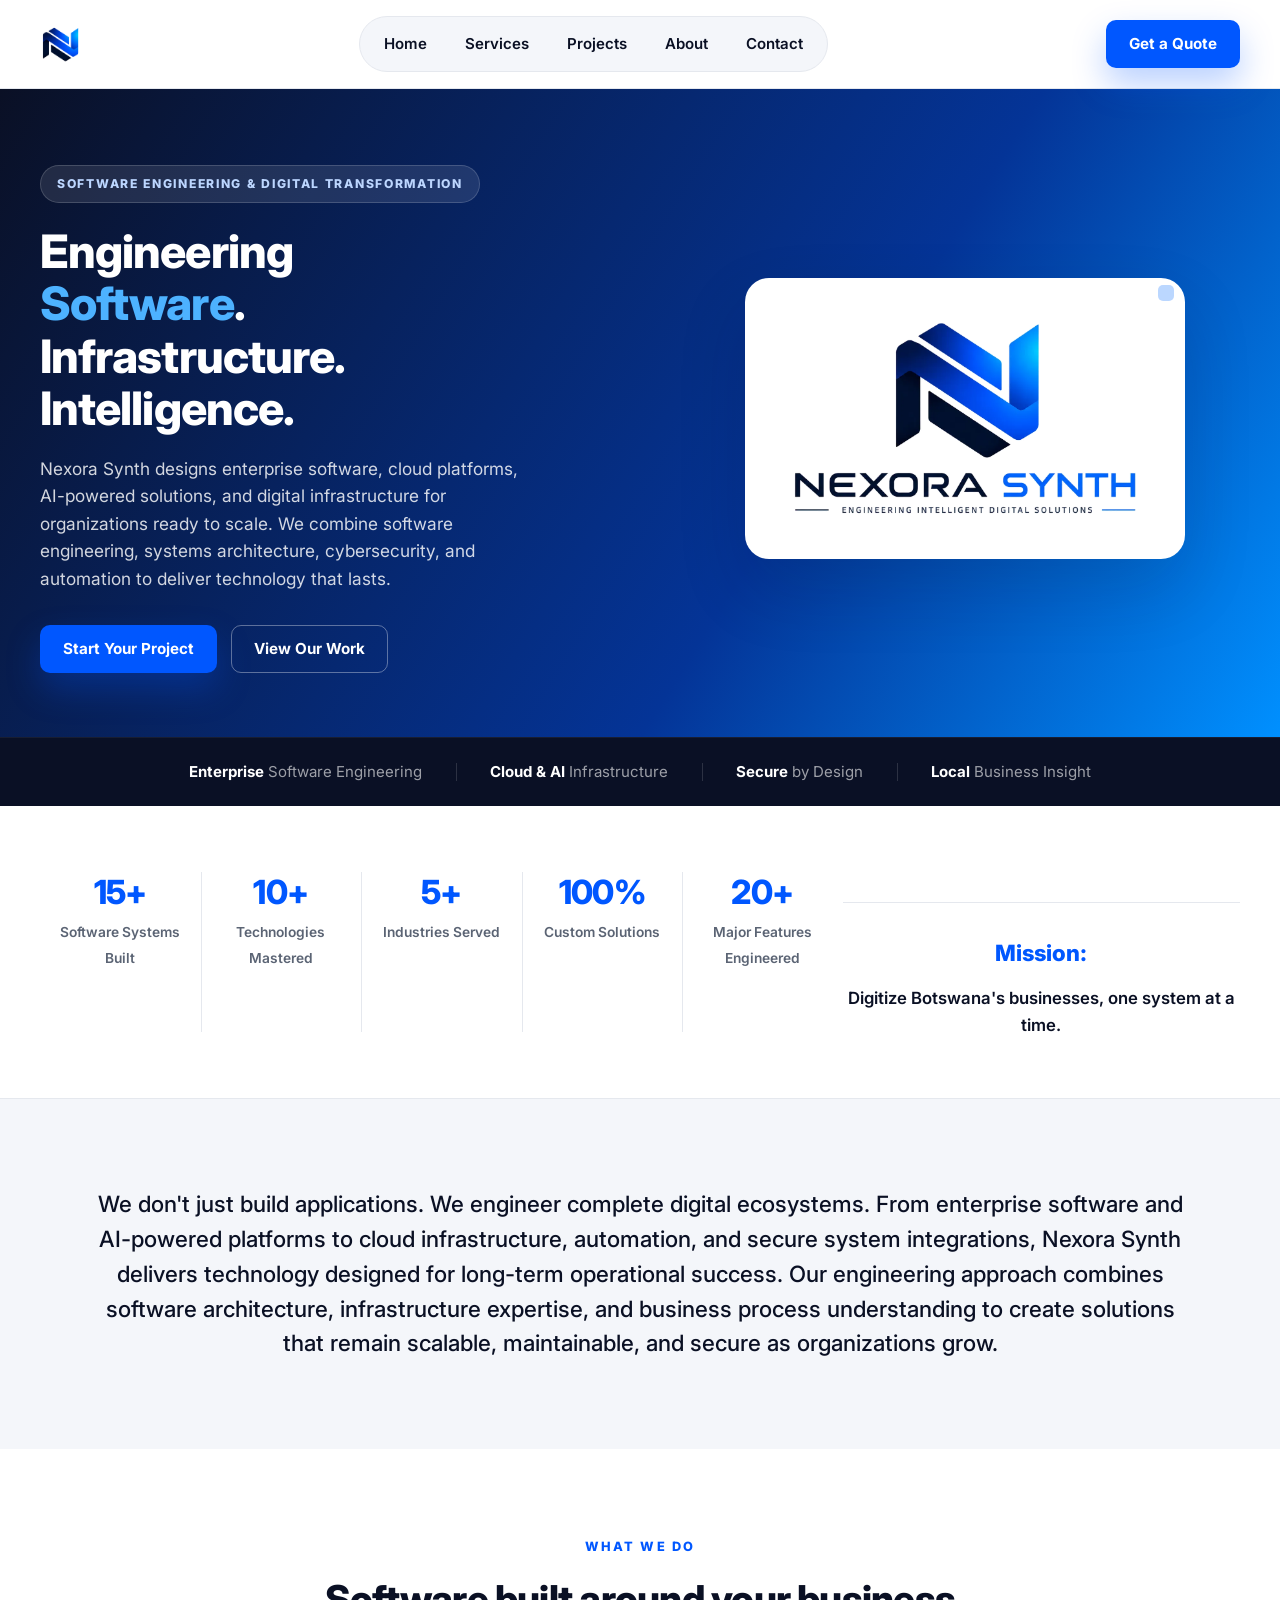
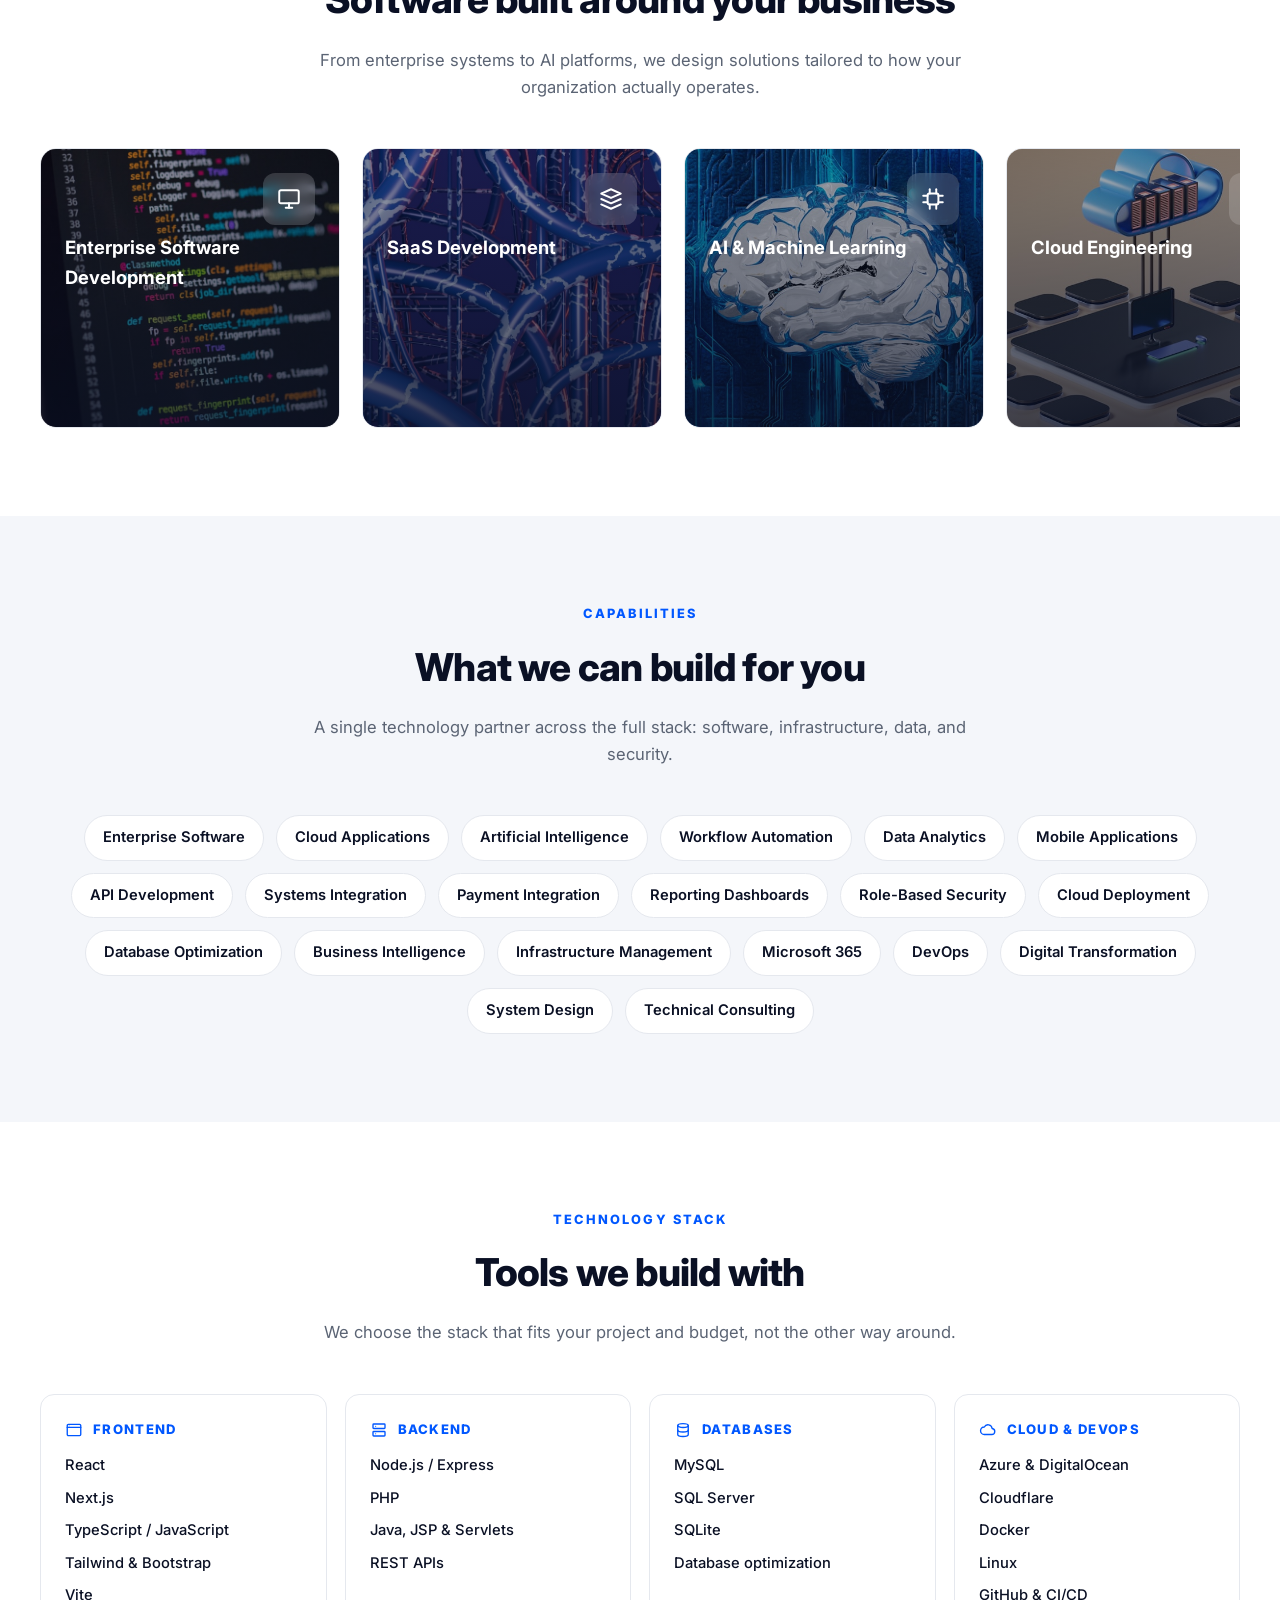
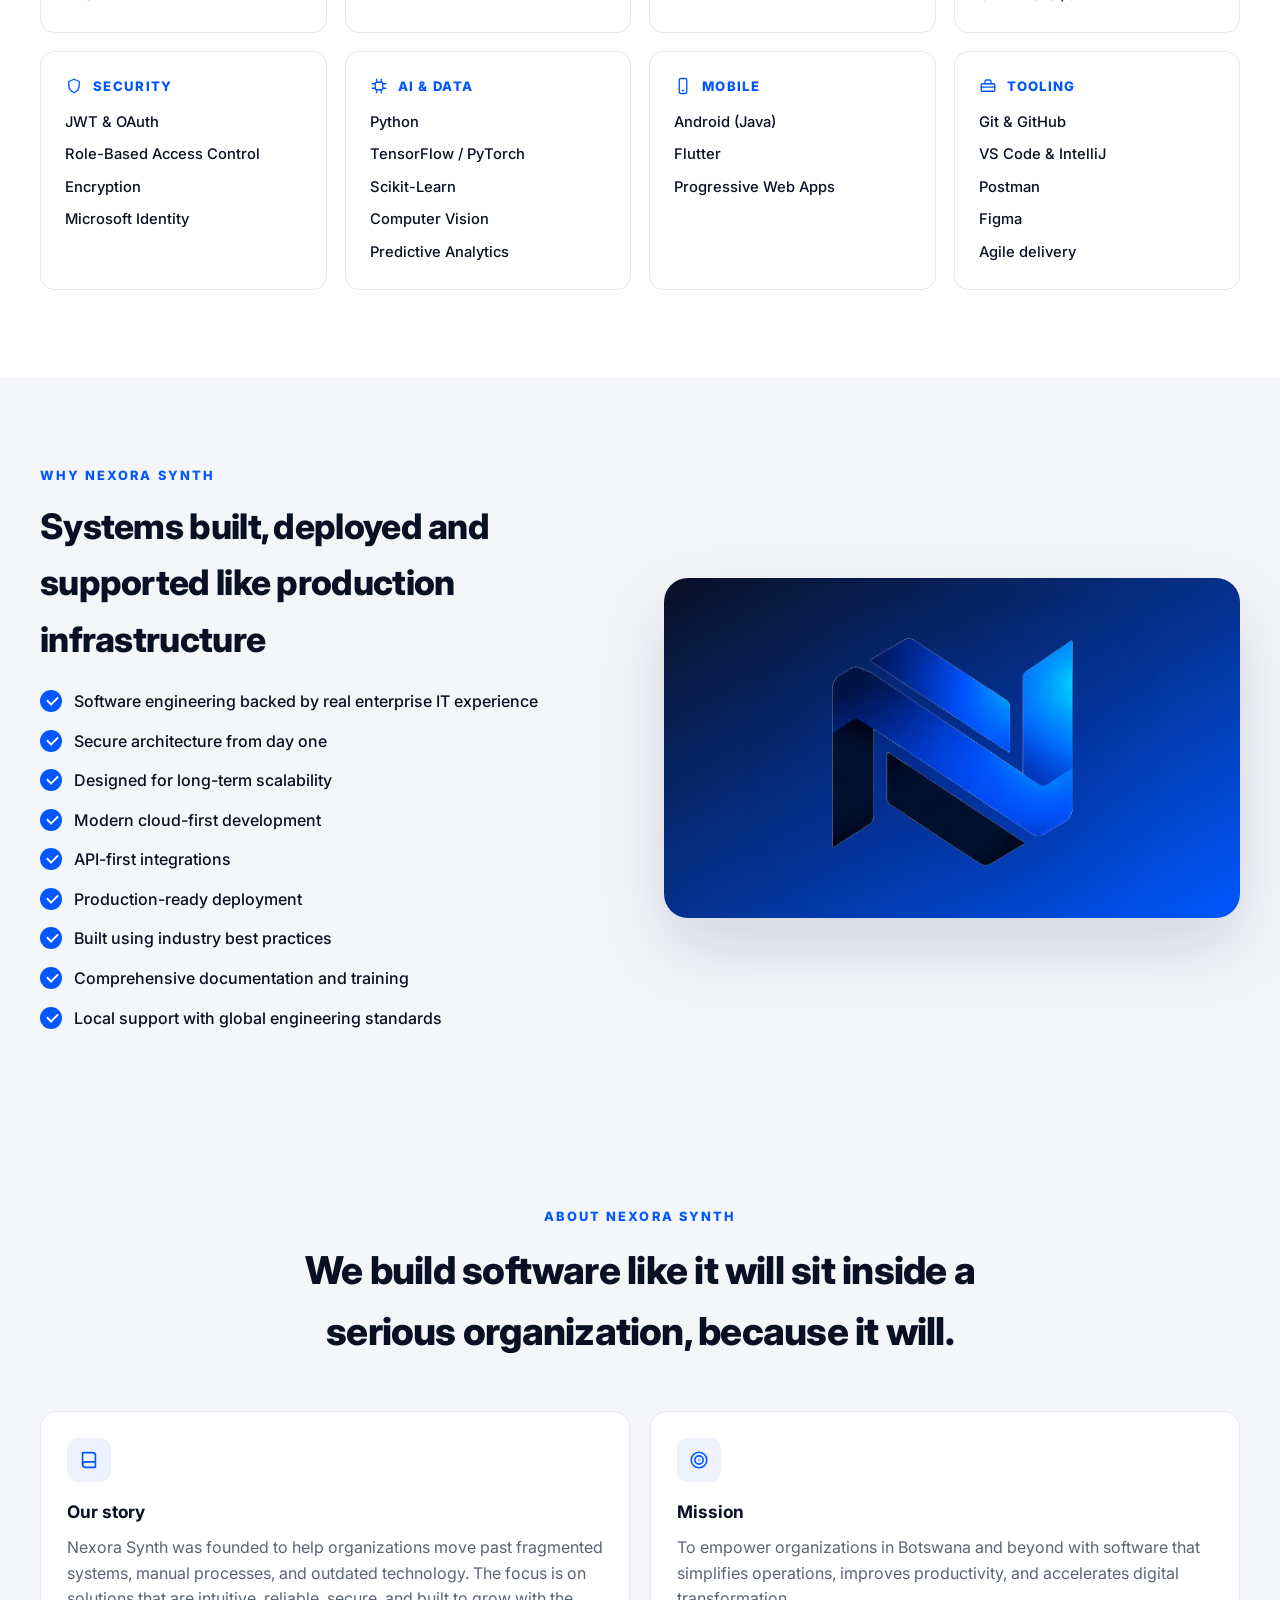
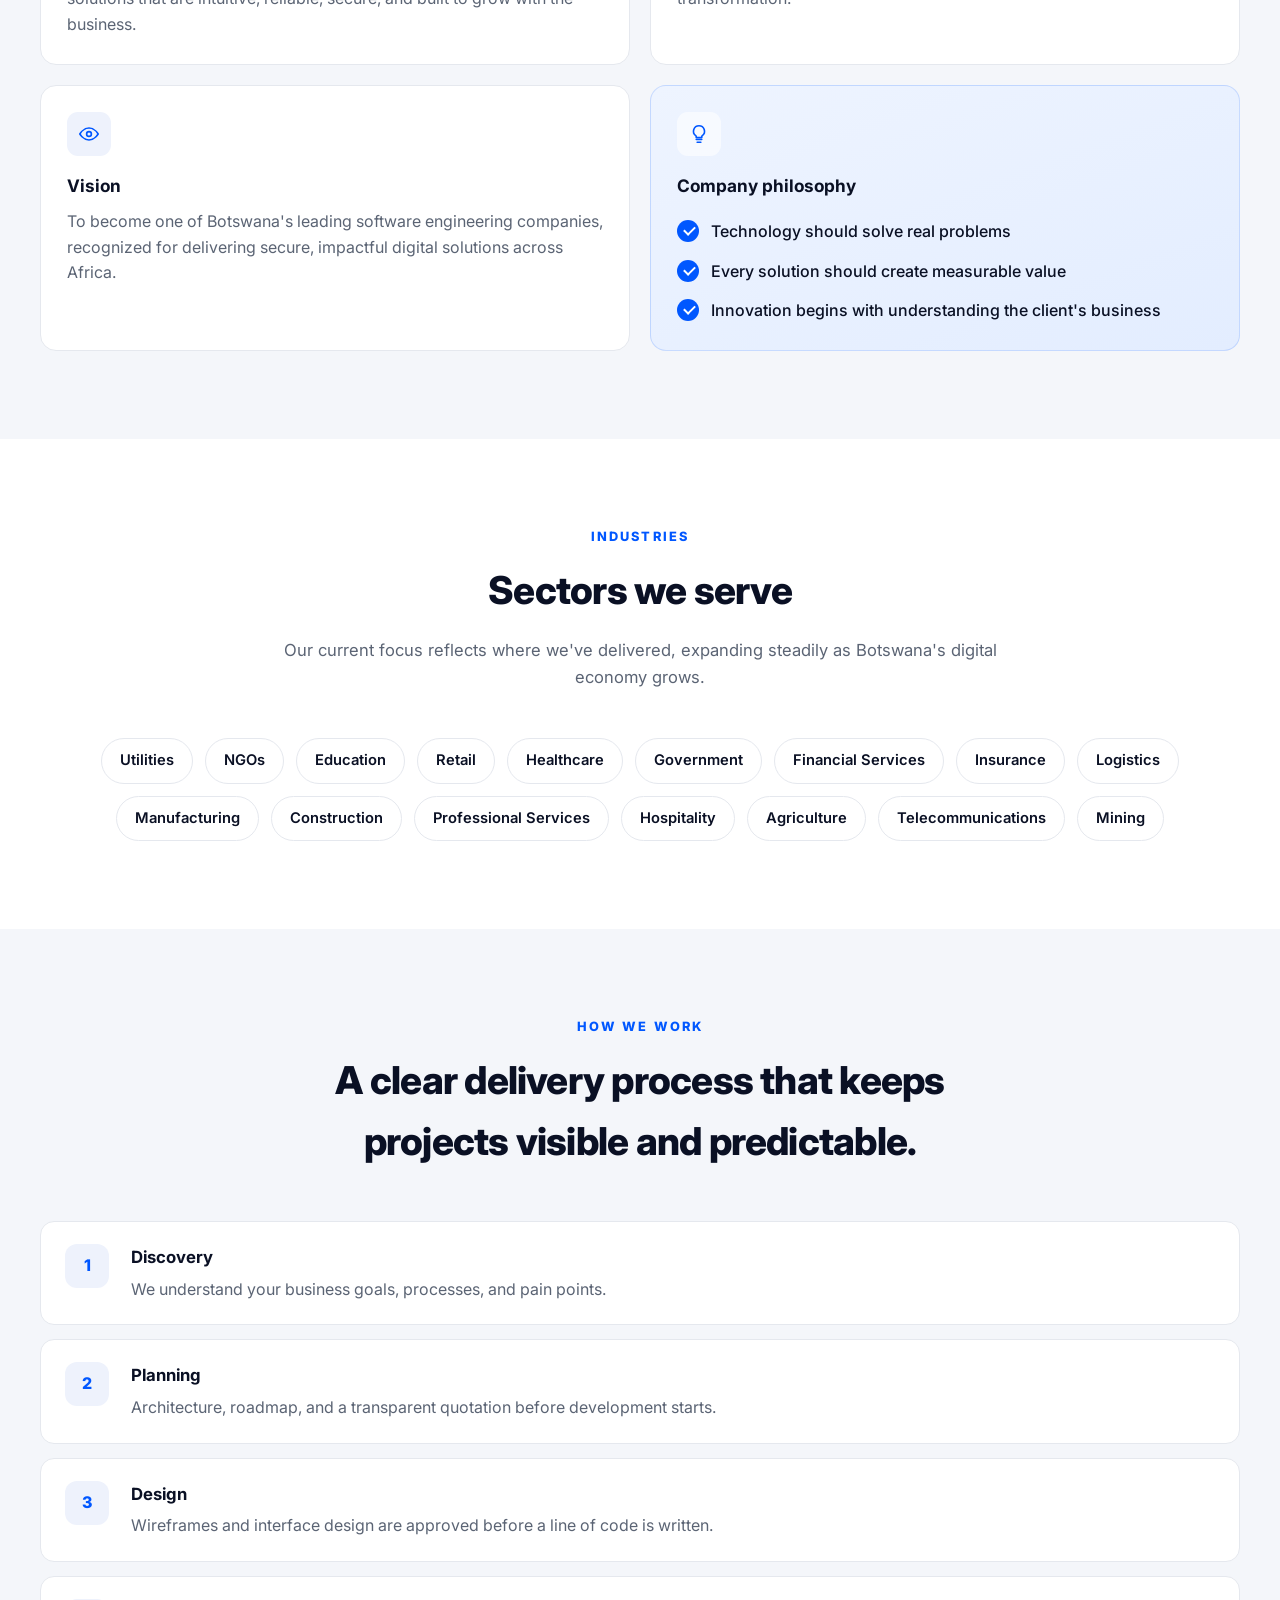
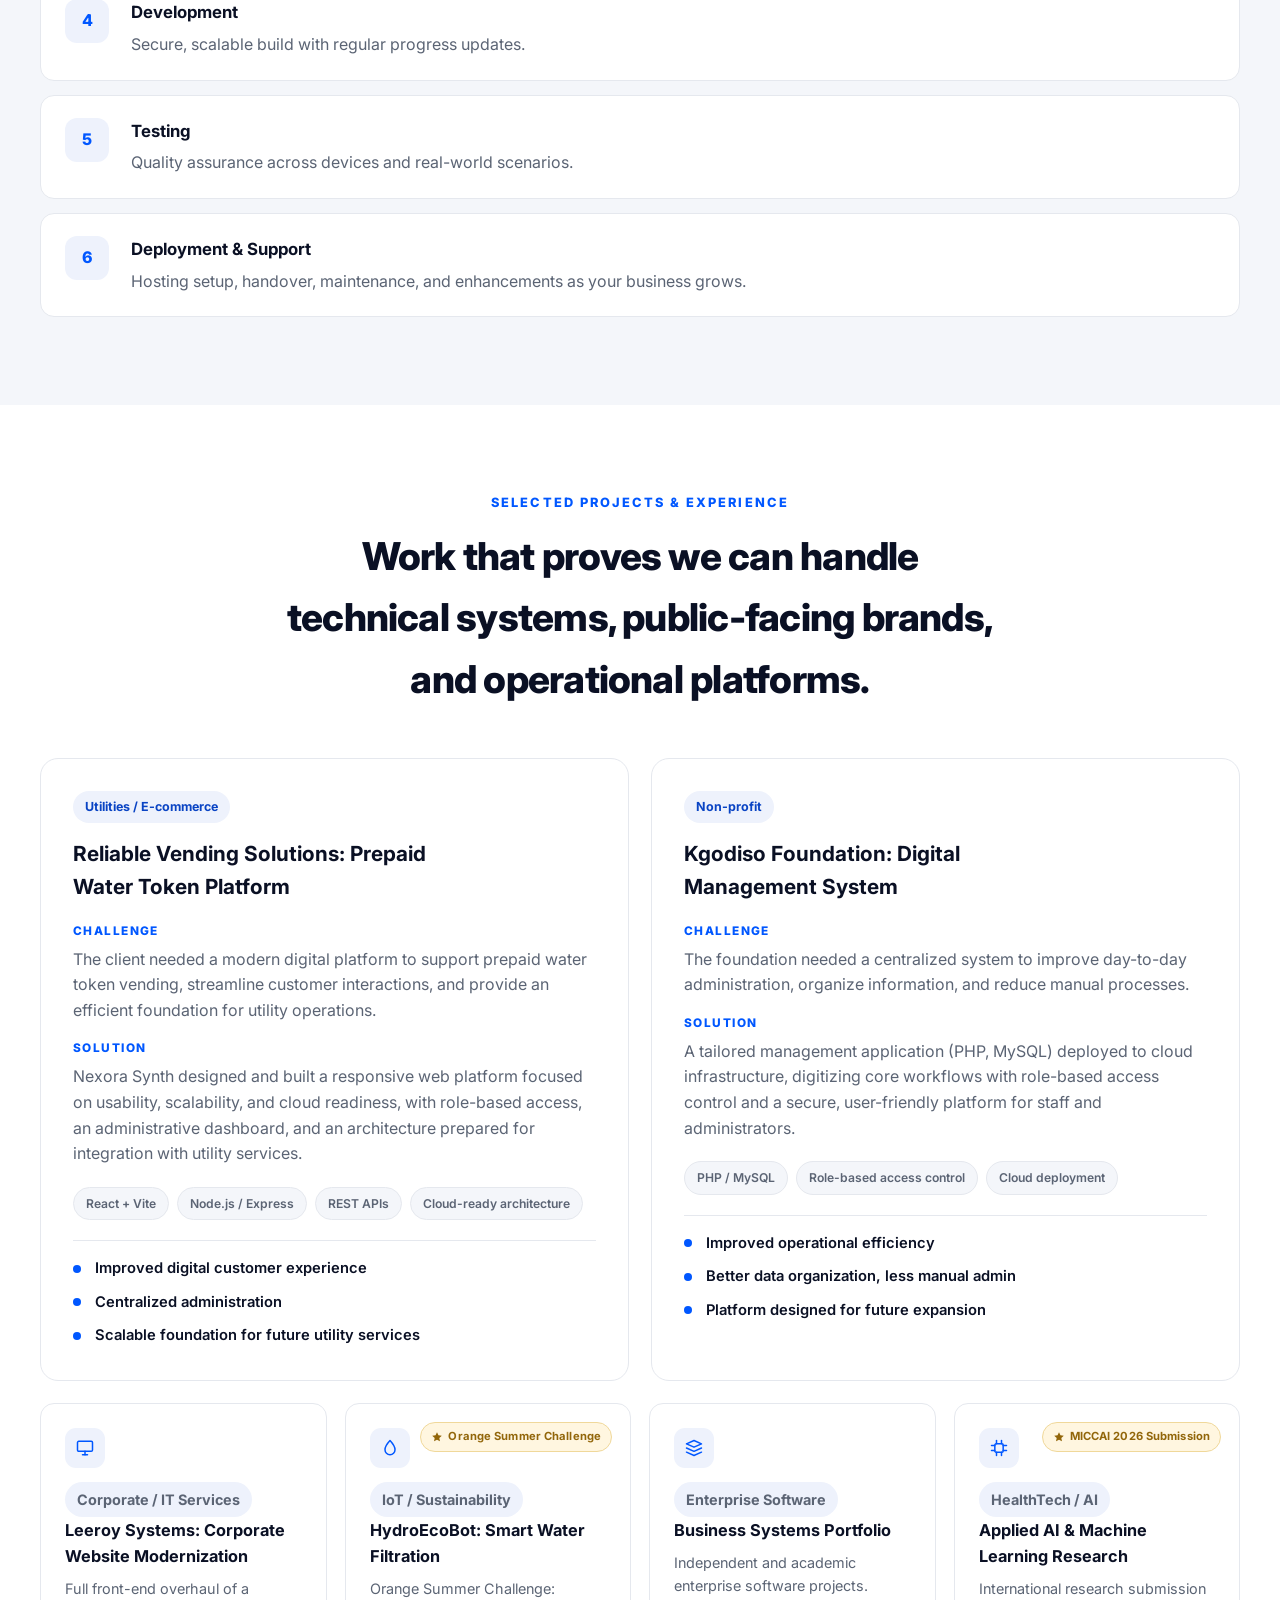
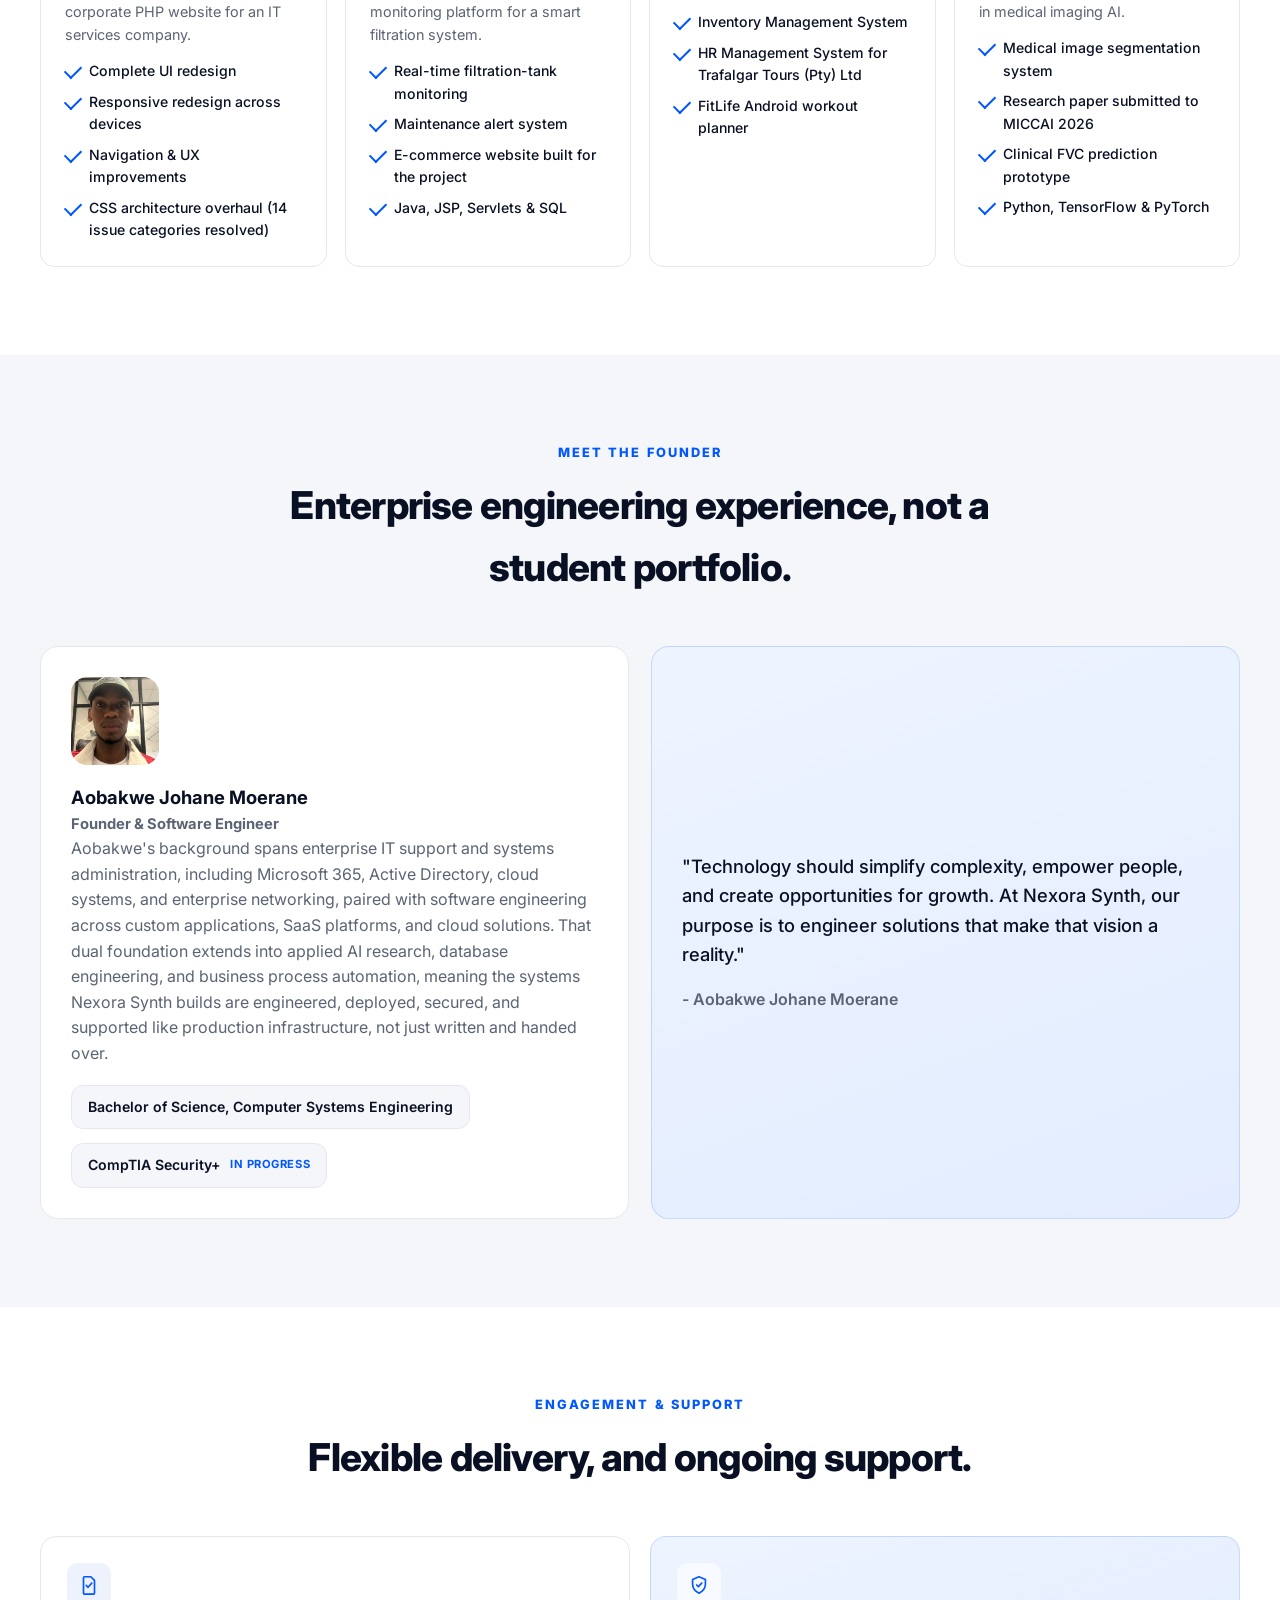
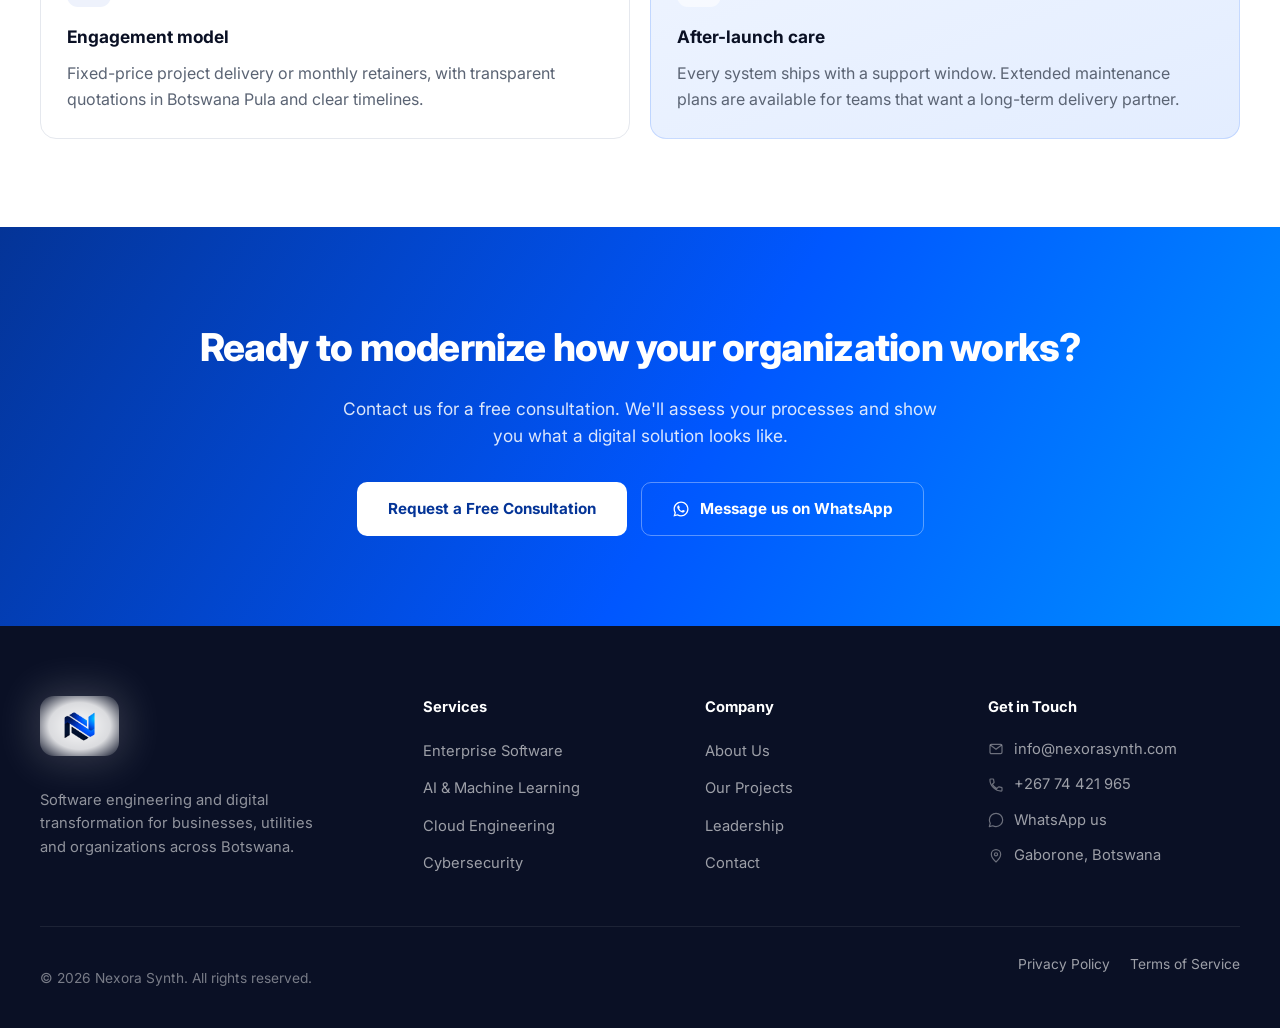
==== commit 891d5abf: "Add recognition badges, WhatsApp CTA, and fix Get a Quote dead end - Add gold recognition badges on " ====
--- a/index.html
+++ b/index.html
@@ -628,6 +628,10 @@
                   <path d="M12 3s6 6.5 6 11a6 6 0 0 1-12 0c0-4.5 6-11 6-11Z" />
                 </svg>
               </div>
+              <span class="recognition-badge">
+                <svg viewBox="0 0 24 24" fill="currentColor" aria-hidden="true"><path d="M12 2.5l2.9 6.2 6.7.8-5 4.6 1.4 6.6L12 17.6l-6 3.1 1.4-6.6-5-4.6 6.7-.8L12 2.5Z" /></svg>
+                Orange Summer Challenge
+              </span>
               <p class="portfolio-tag">IoT / Sustainability</p>
               <h3>HydroEcoBot: Smart Water Filtration</h3>
               <p>Orange Summer Challenge: monitoring platform for a smart filtration system.</p>
@@ -663,6 +667,10 @@
                   <line x1="17" y1="9" x2="21" y2="9" /><line x1="17" y1="15" x2="21" y2="15" />
                 </svg>
               </div>
+              <span class="recognition-badge">
+                <svg viewBox="0 0 24 24" fill="currentColor" aria-hidden="true"><path d="M12 2.5l2.9 6.2 6.7.8-5 4.6 1.4 6.6L12 17.6l-6 3.1 1.4-6.6-5-4.6 6.7-.8L12 2.5Z" /></svg>
+                MICCAI 2026 Submission
+              </span>
               <p class="portfolio-tag">HealthTech / AI</p>
               <h3>Applied AI & Machine Learning Research</h3>
               <p>International research submission in medical imaging AI.</p>
@@ -741,7 +749,13 @@
         <div class="wrap">
           <h2>Ready to modernize how your organization works?</h2>
           <p>Contact us for a free consultation. We'll assess your processes and show you what a digital solution looks like.</p>
-          <a class="button button-white" href="mailto:info@nexorasynth.com">Request a Free Consultation</a>
+          <div class="cta-actions">
+            <a class="button button-white" href="mailto:info@nexorasynth.com?subject=Quote%20request%20-%20Nexora%20Synth">Request a Free Consultation</a>
+            <a class="button button-outline" href="https://wa.me/26774421965?text=Hi%20Nexora%20Synth%2C%20I%27d%20like%20to%20request%20a%20quote." target="_blank" rel="noopener">
+              <svg viewBox="0 0 24 24" width="18" height="18" fill="currentColor" aria-hidden="true"><path d="M12.04 2c-5.5 0-9.96 4.46-9.96 9.96 0 1.76.46 3.45 1.32 4.95L2 22l5.2-1.36a9.9 9.9 0 0 0 4.83 1.23h.01c5.5 0 9.96-4.46 9.96-9.96C22 6.46 17.54 2 12.04 2Zm0 18.2a8.2 8.2 0 0 1-4.19-1.15l-.3-.18-3.08.81.82-3-.2-.31a8.22 8.22 0 1 1 6.95 3.83Zm4.5-6.16c-.25-.12-1.47-.72-1.7-.81-.23-.08-.39-.12-.56.13-.16.25-.64.81-.78.97-.14.16-.29.18-.54.06-.25-.13-1.04-.38-1.99-1.22-.73-.65-1.23-1.46-1.37-1.71-.14-.25-.02-.38.11-.51.11-.11.25-.29.37-.43.12-.14.16-.25.25-.41.08-.16.04-.31-.02-.43-.06-.13-.56-1.34-.76-1.84-.2-.48-.41-.42-.56-.42h-.48c-.16 0-.43.06-.65.31-.23.25-.86.84-.86 2.04 0 1.2.88 2.36 1 2.52.12.16 1.73 2.64 4.2 3.7.59.25 1.04.4 1.4.51.59.19 1.12.16 1.55.1.47-.07 1.47-.6 1.68-1.19.21-.58.21-1.08.15-1.19-.06-.1-.23-.16-.48-.28Z"/></svg>
+              Message us on WhatsApp
+            </a>
+          </div>
         </div>
       </section>
     </main>
@@ -785,6 +799,10 @@
                 <a href="tel:+26774421965">+267 74 421 965</a>
               </li>
               <li>
+                <svg viewBox="0 0 24 24" fill="none" stroke="currentColor" stroke-width="1.8" stroke-linecap="round" stroke-linejoin="round"><path d="M12.04 2c-5.5 0-9.96 4.46-9.96 9.96 0 1.76.46 3.45 1.32 4.95L2 22l5.2-1.36a9.9 9.9 0 0 0 4.83 1.23h.01c5.5 0 9.96-4.46 9.96-9.96C22 6.46 17.54 2 12.04 2Z" /></svg>
+                <a href="https://wa.me/26774421965" target="_blank" rel="noopener">WhatsApp us</a>
+              </li>
+              <li>
                 <svg viewBox="0 0 24 24" fill="none" stroke="currentColor" stroke-width="1.8" stroke-linecap="round" stroke-linejoin="round"><path d="M12 21s7-6.1 7-11.5A7 7 0 0 0 5 9.5C5 14.9 12 21 12 21Z" /><circle cx="12" cy="9.5" r="2.4" /></svg>
                 <span>Gaborone, Botswana</span>
               </li>
--- a/styles.css
+++ b/styles.css
@@ -788,11 +788,35 @@
 }
 
 .portfolio-card {
+  position: relative;
   padding: 24px;
   border-radius: 14px;
   border: 1px solid var(--border);
   background: #ffffff;
   transition: transform 220ms ease, box-shadow 220ms ease;
+}
+
+.recognition-badge {
+  position: absolute;
+  top: 18px;
+  right: 18px;
+  display: inline-flex;
+  align-items: center;
+  gap: 5px;
+  padding: 5px 10px;
+  border-radius: 999px;
+  background: #fff6e0;
+  border: 1px solid #f0d89a;
+  color: #92660a;
+  font-size: 0.7rem;
+  font-weight: 700;
+  letter-spacing: 0.01em;
+}
+
+.recognition-badge svg {
+  width: 12px;
+  height: 12px;
+  flex: none;
 }
 
 .portfolio-card:hover {
@@ -905,6 +929,13 @@
 .cta-banner .button {
   min-height: 54px;
   padding: 0 30px;
+}
+
+.cta-actions {
+  display: flex;
+  flex-wrap: wrap;
+  justify-content: center;
+  gap: 14px;
 }
 
 /* ---------- Footer ---------- */
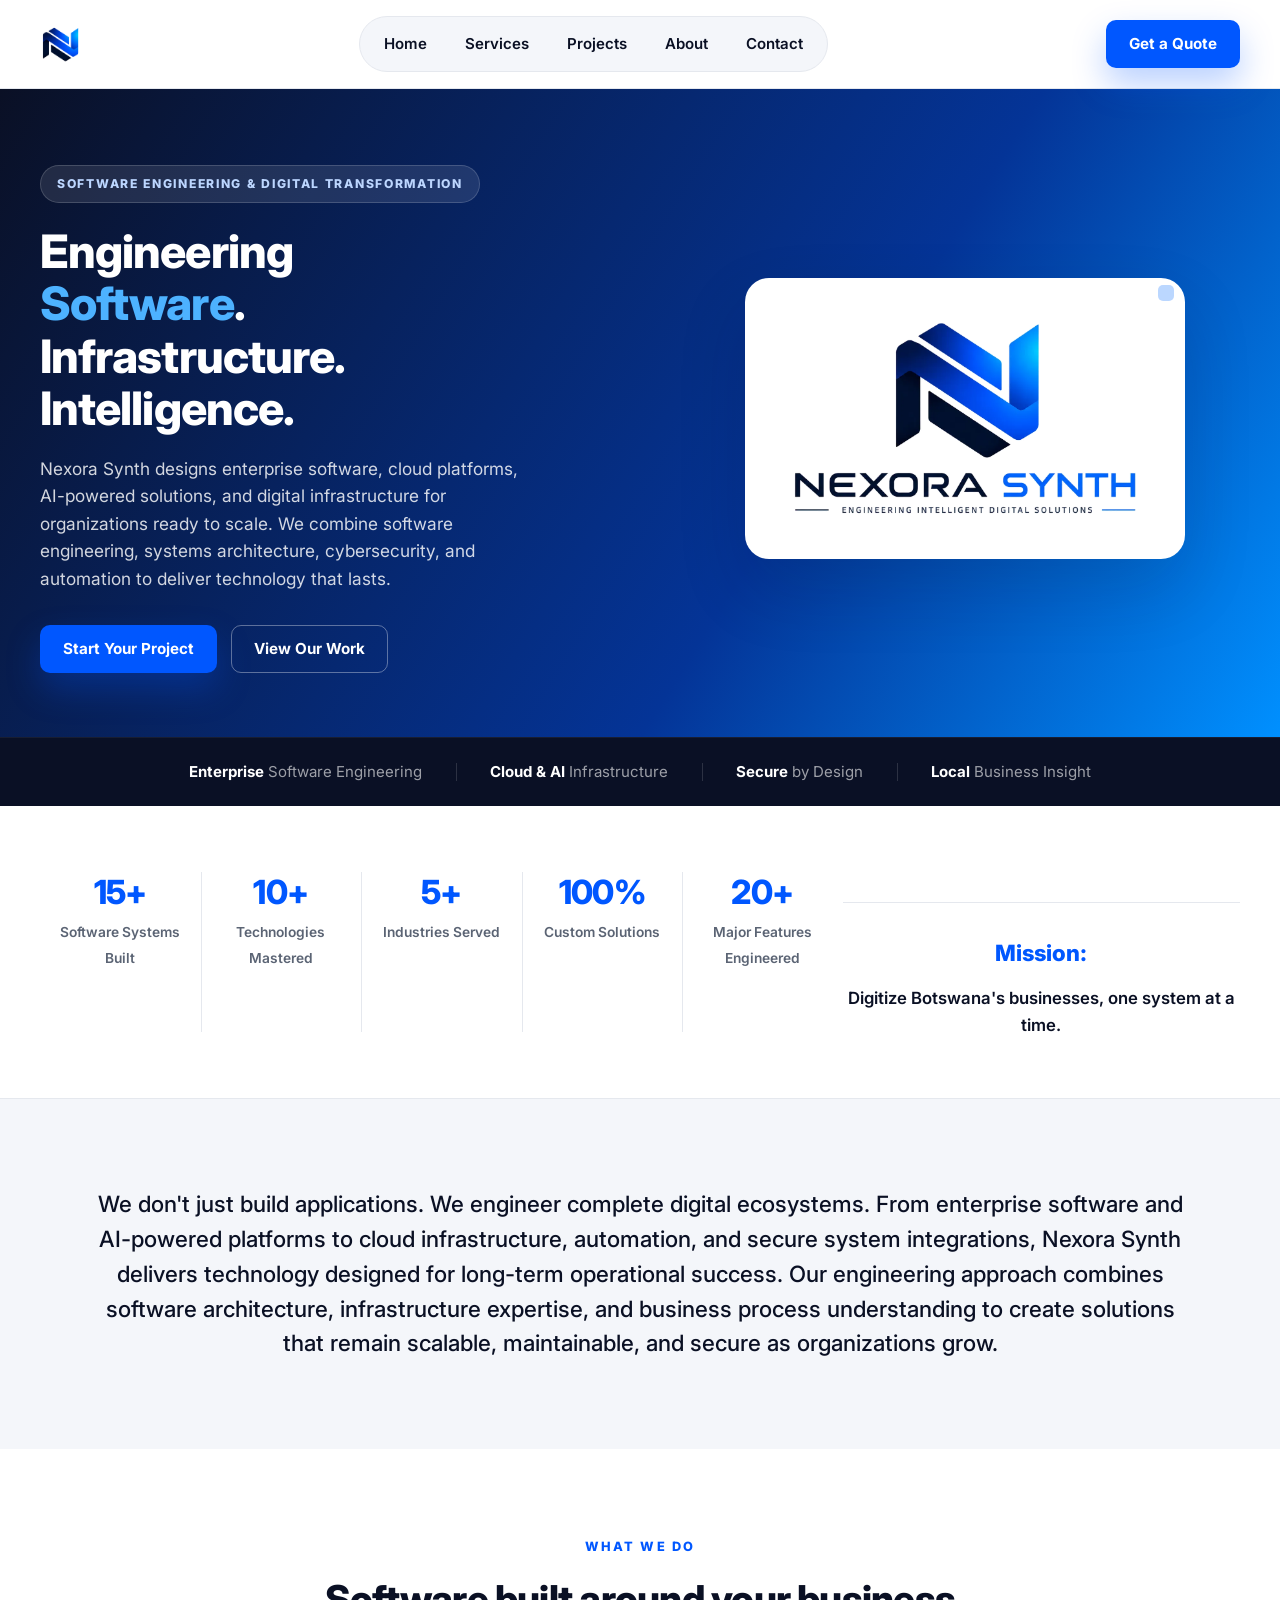
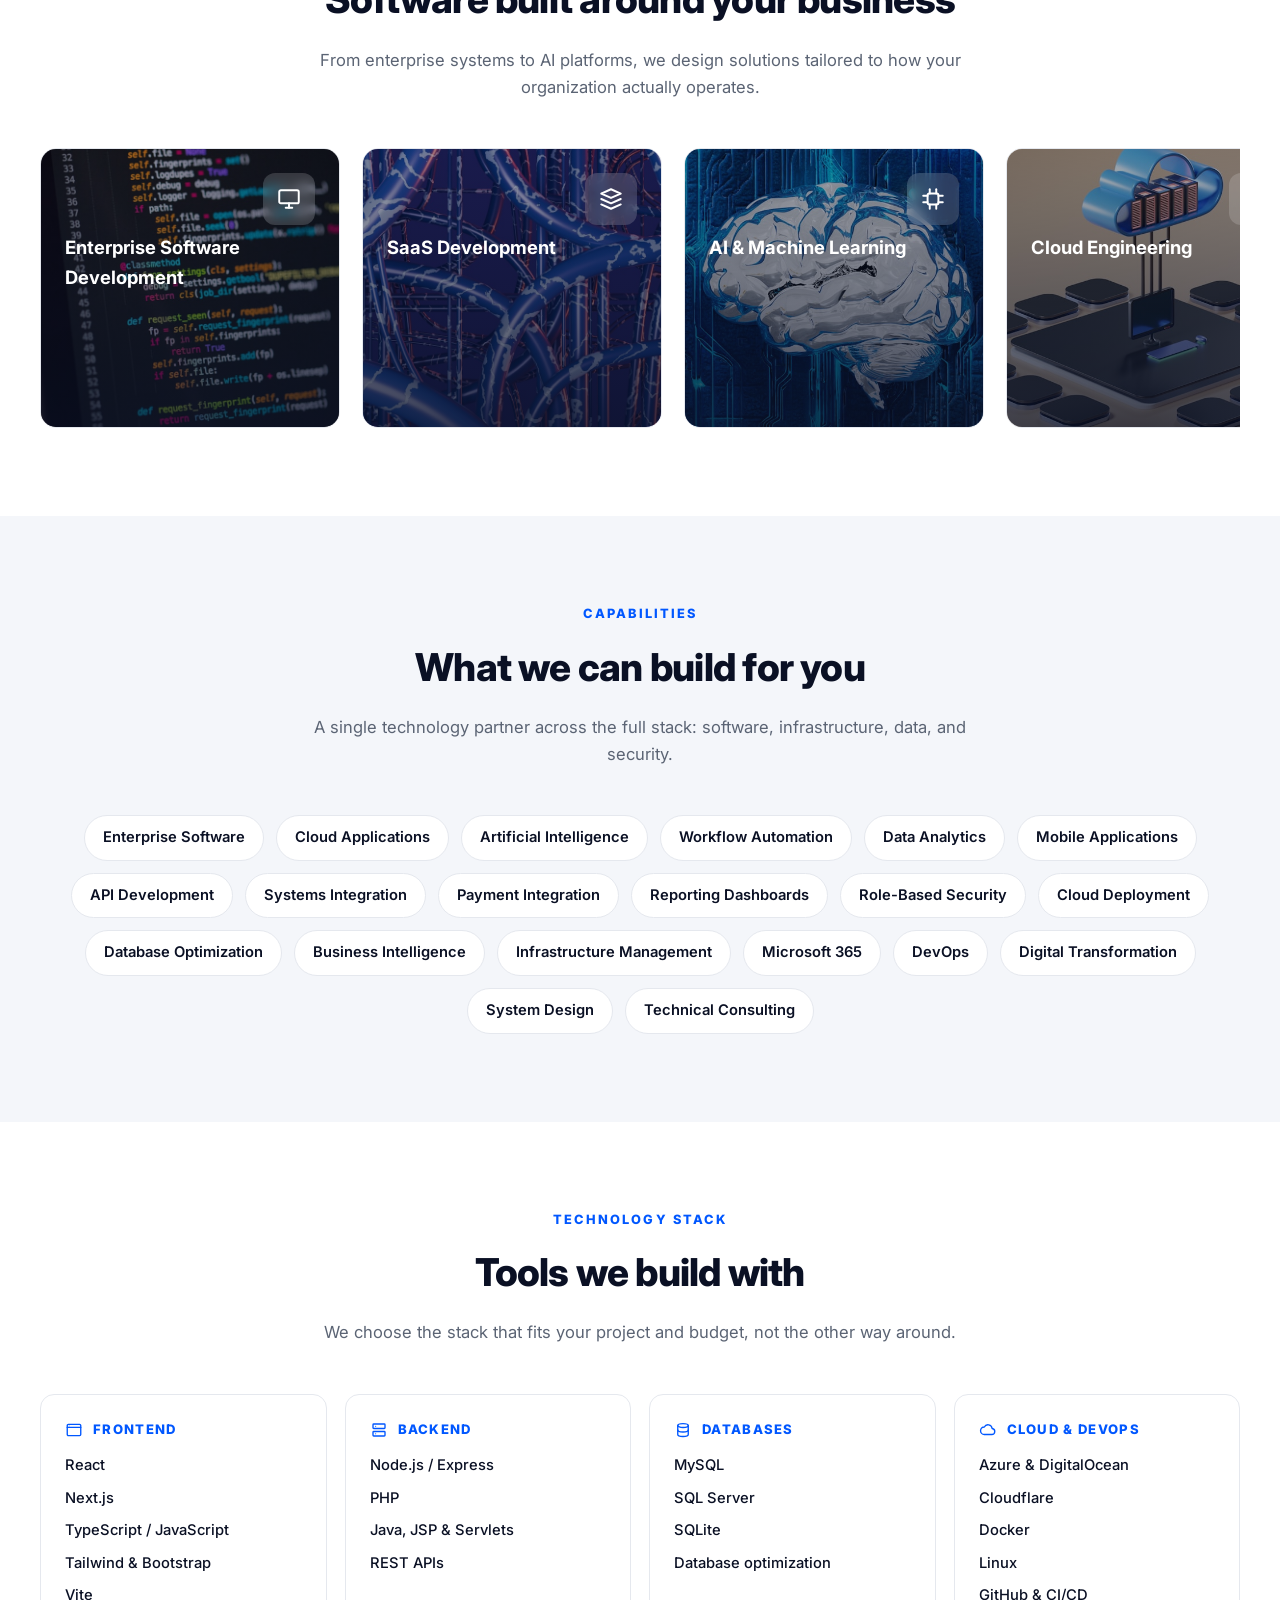
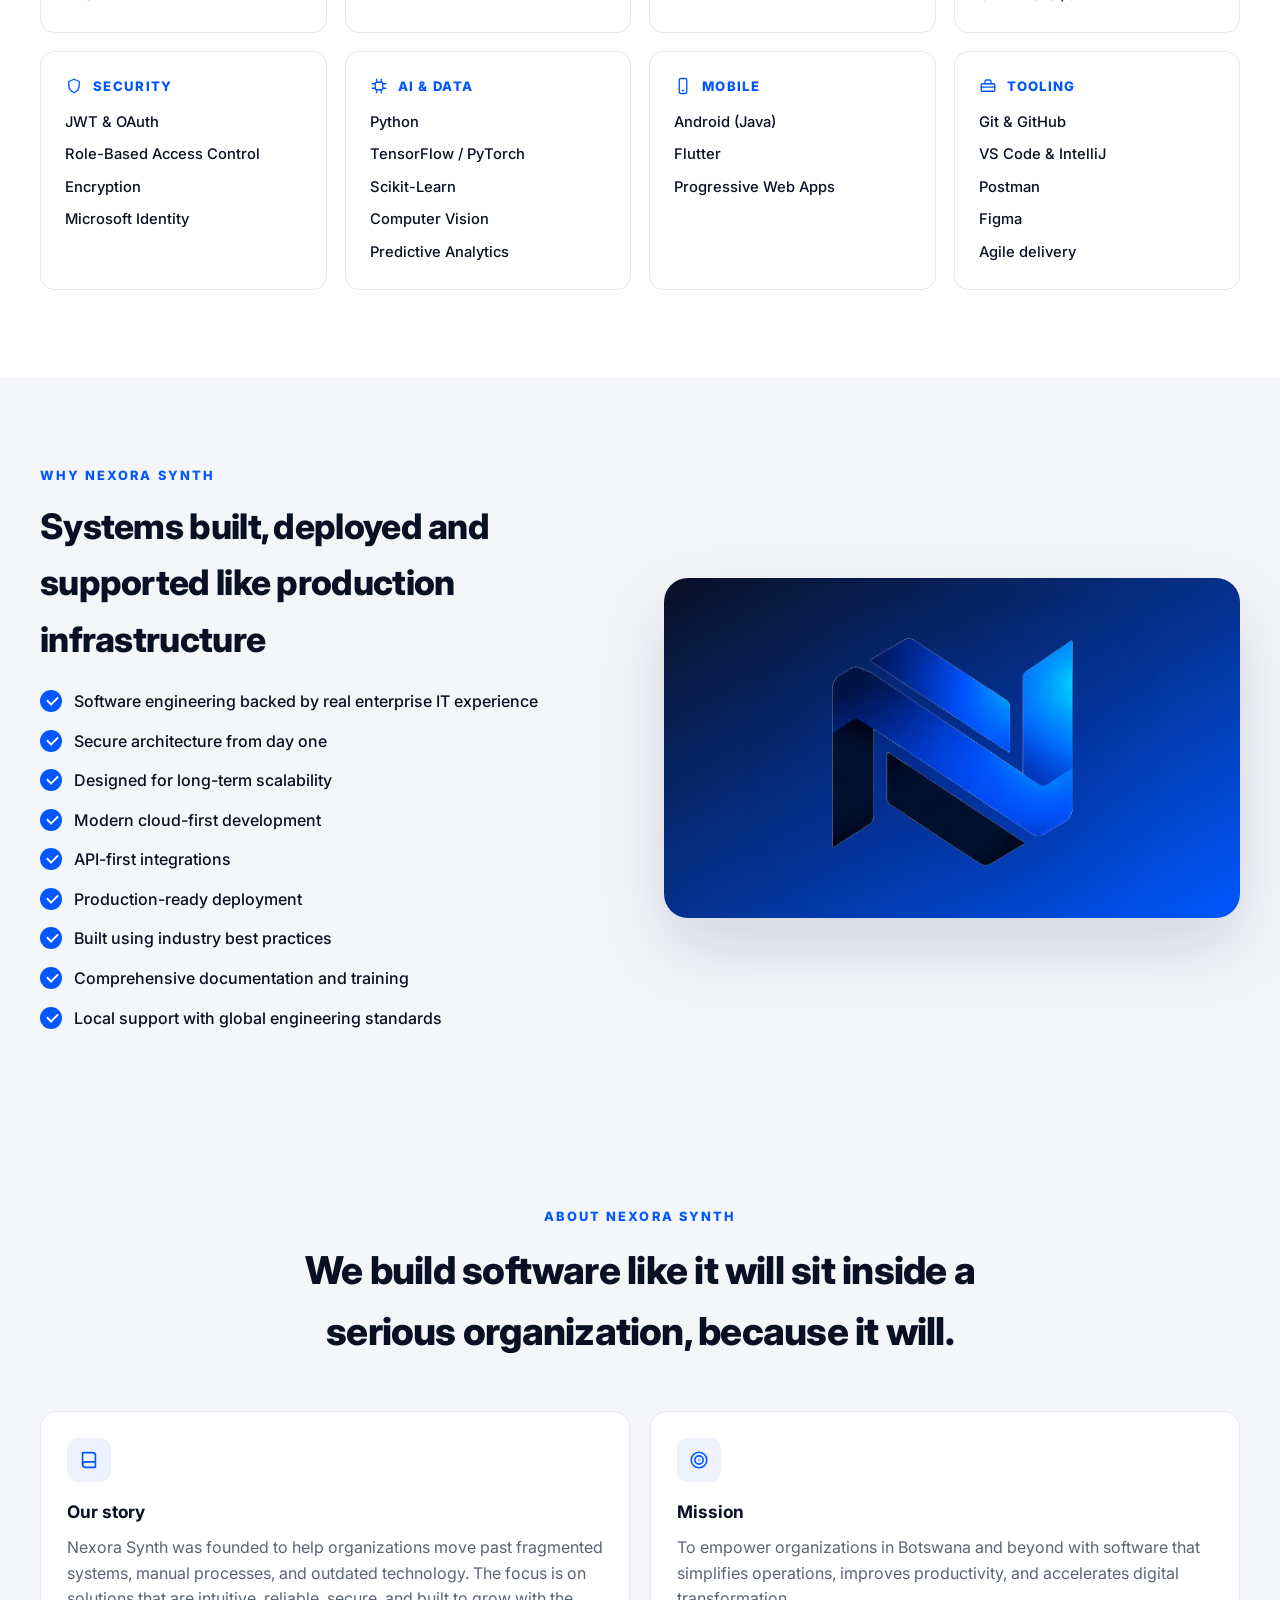
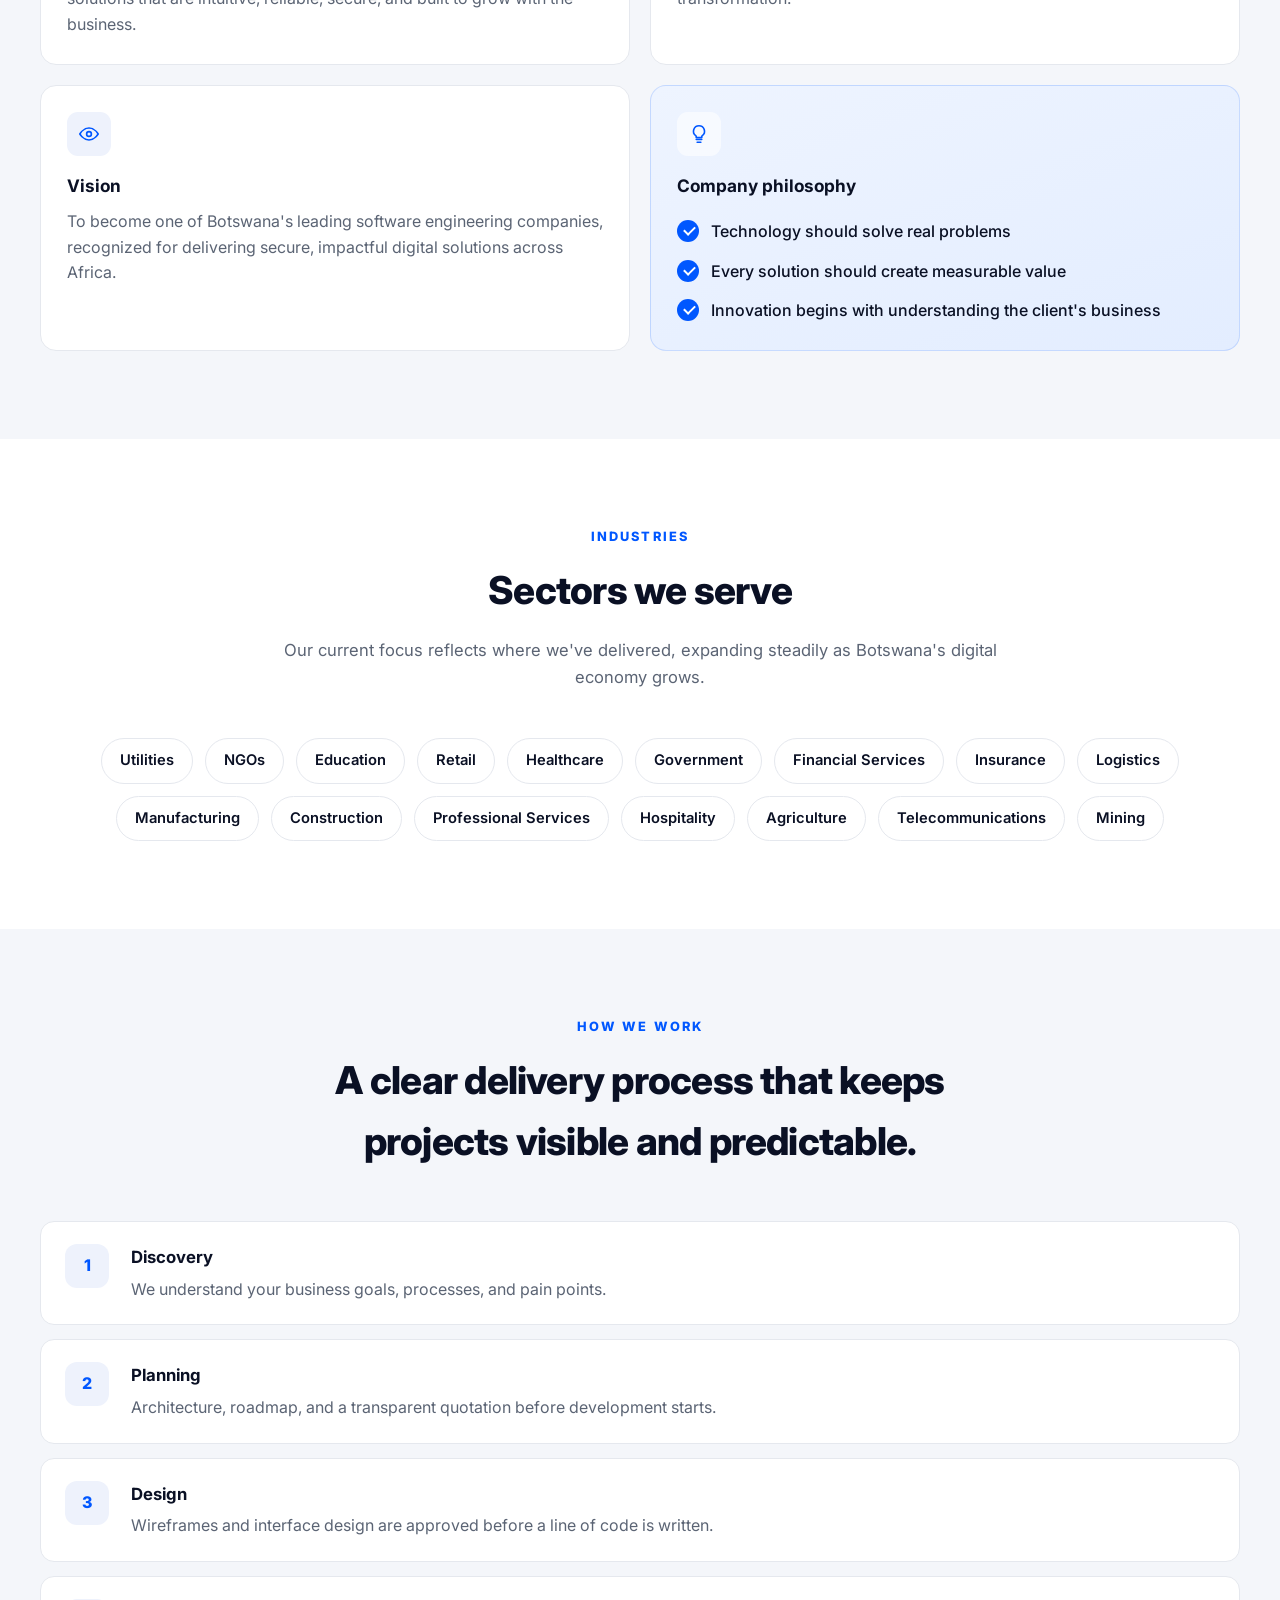
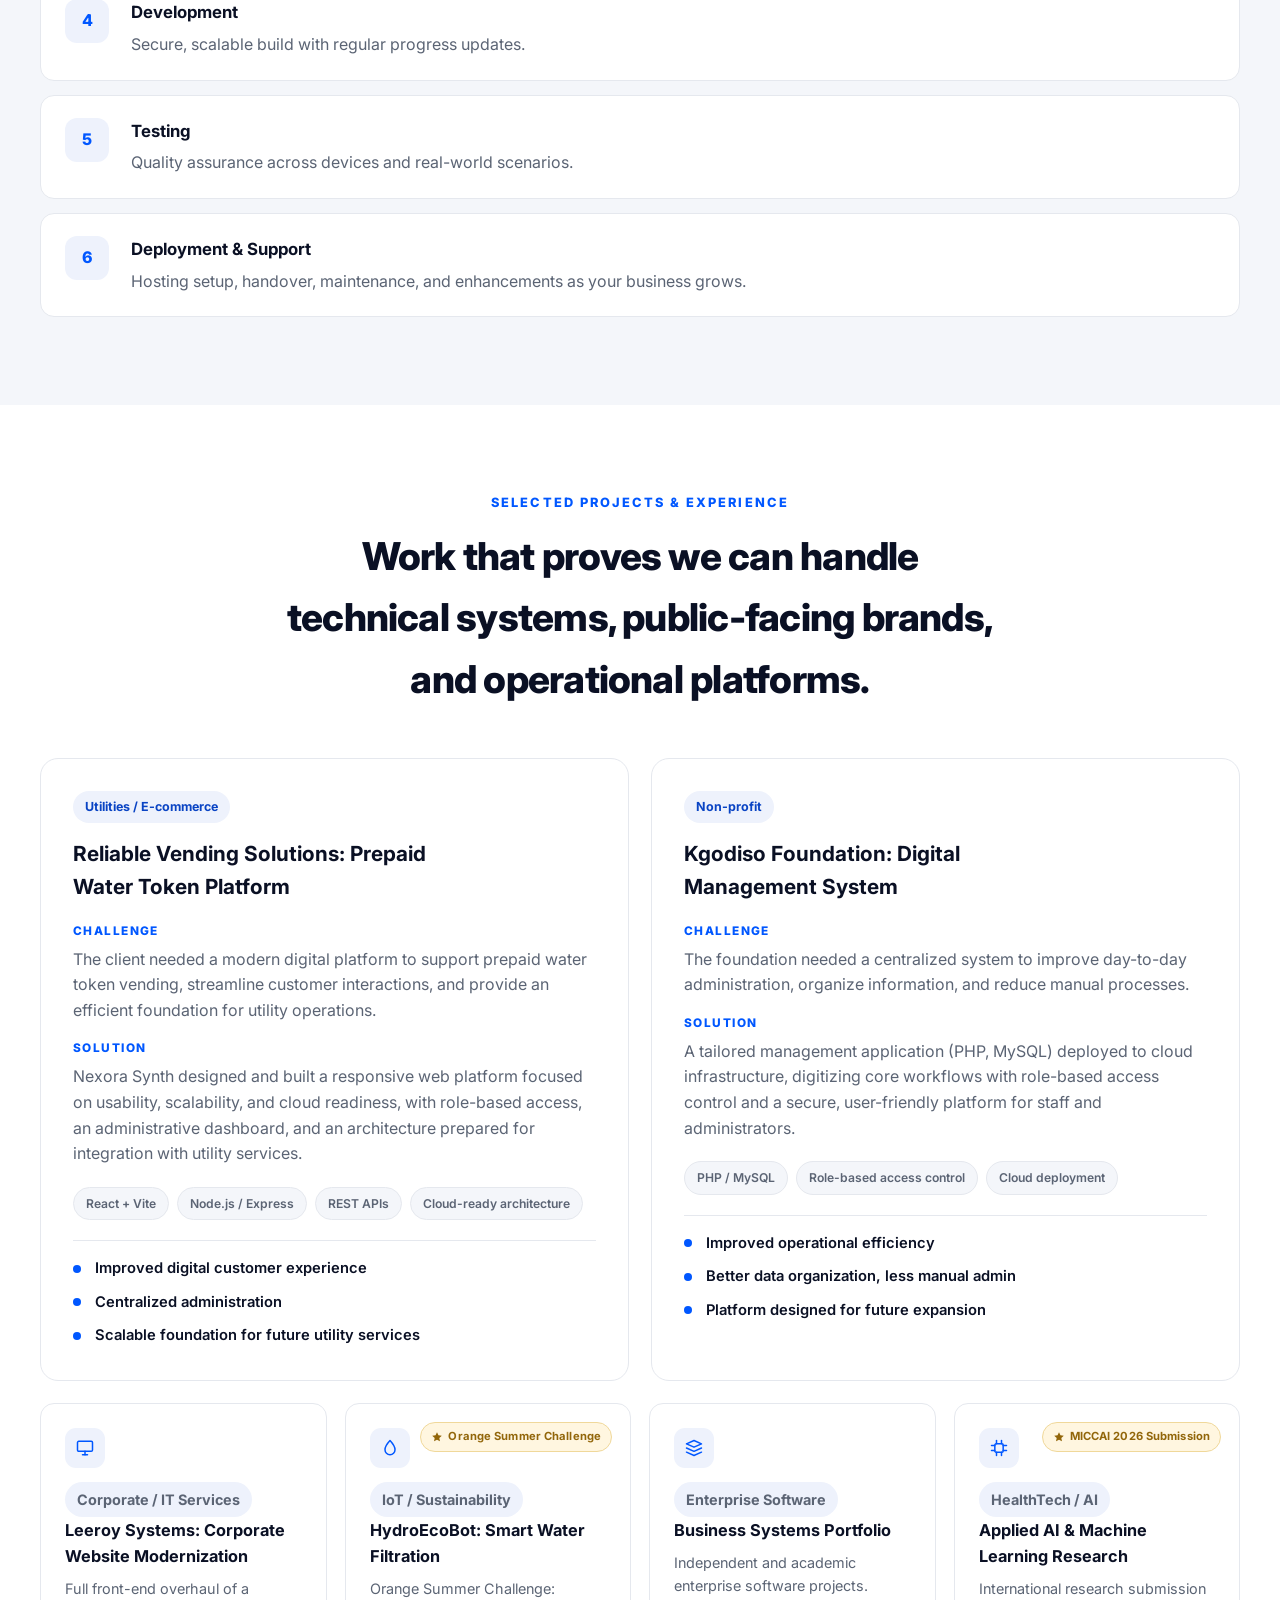
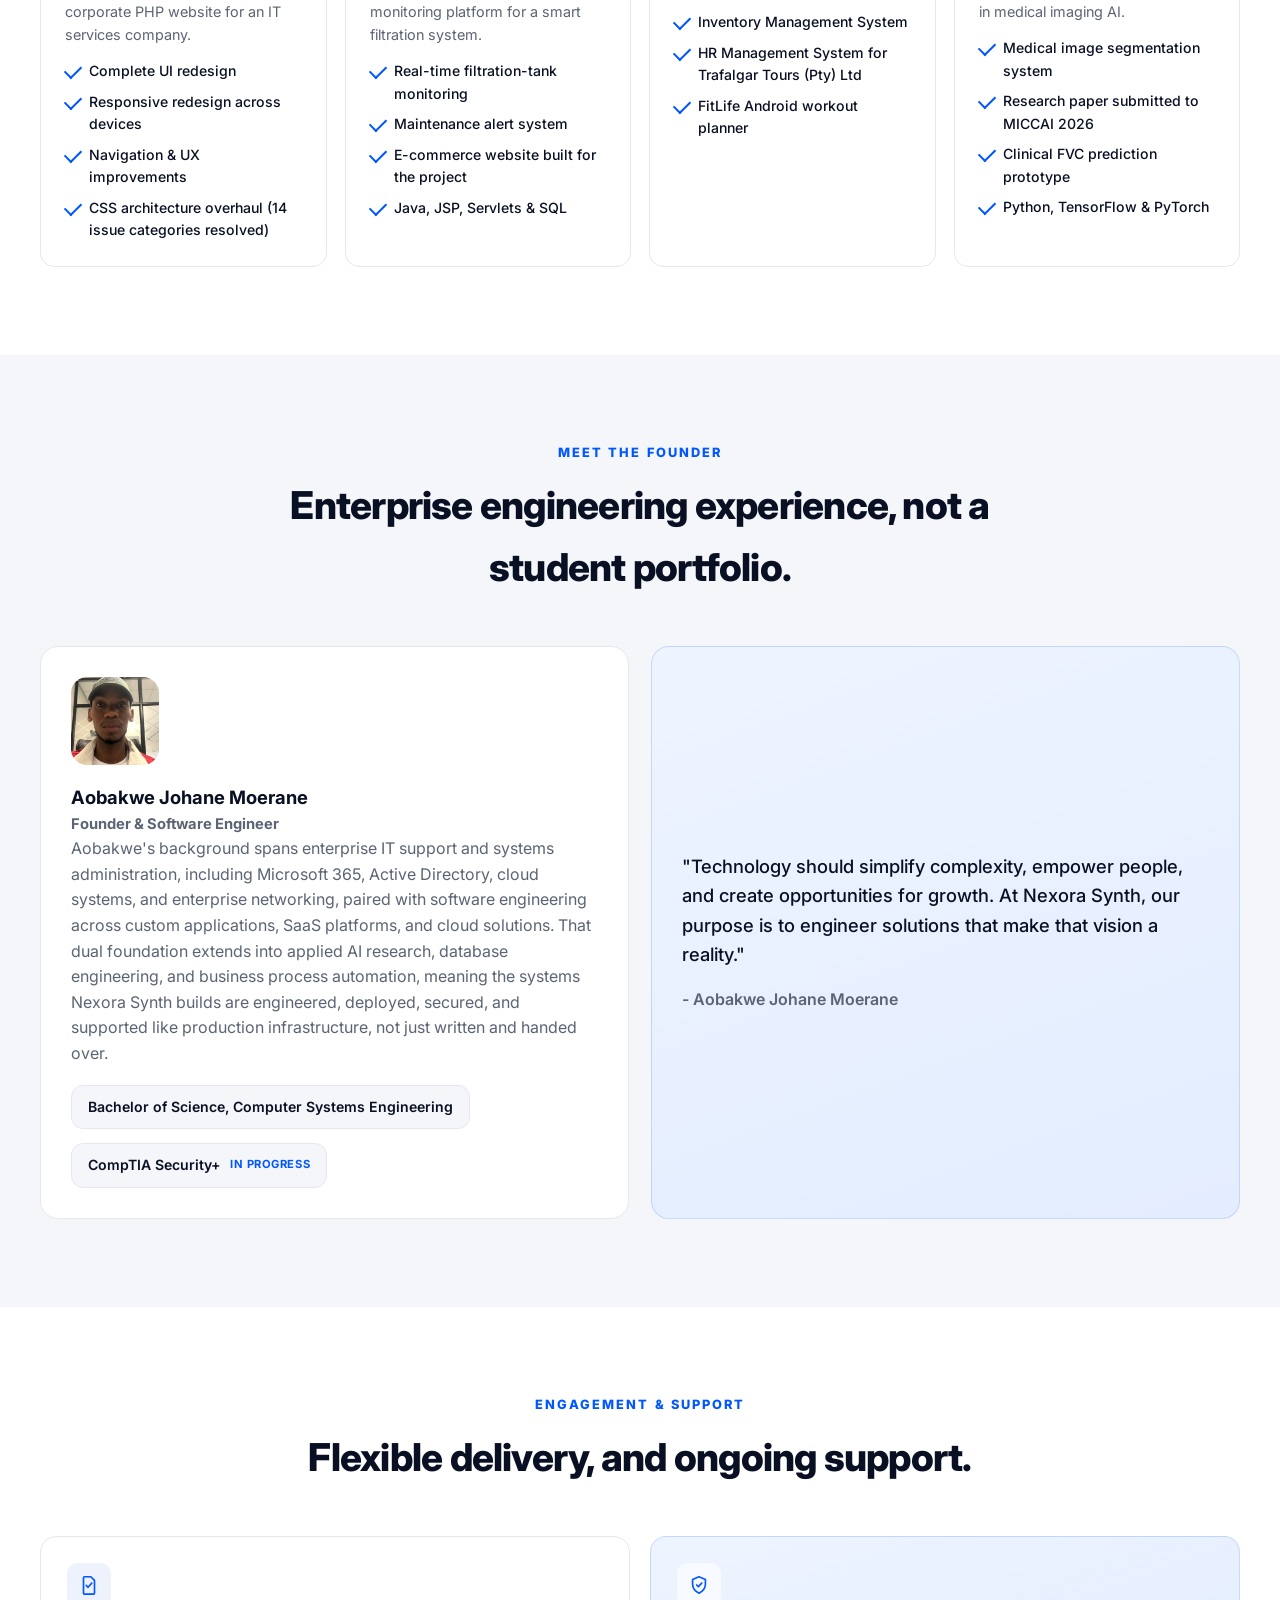
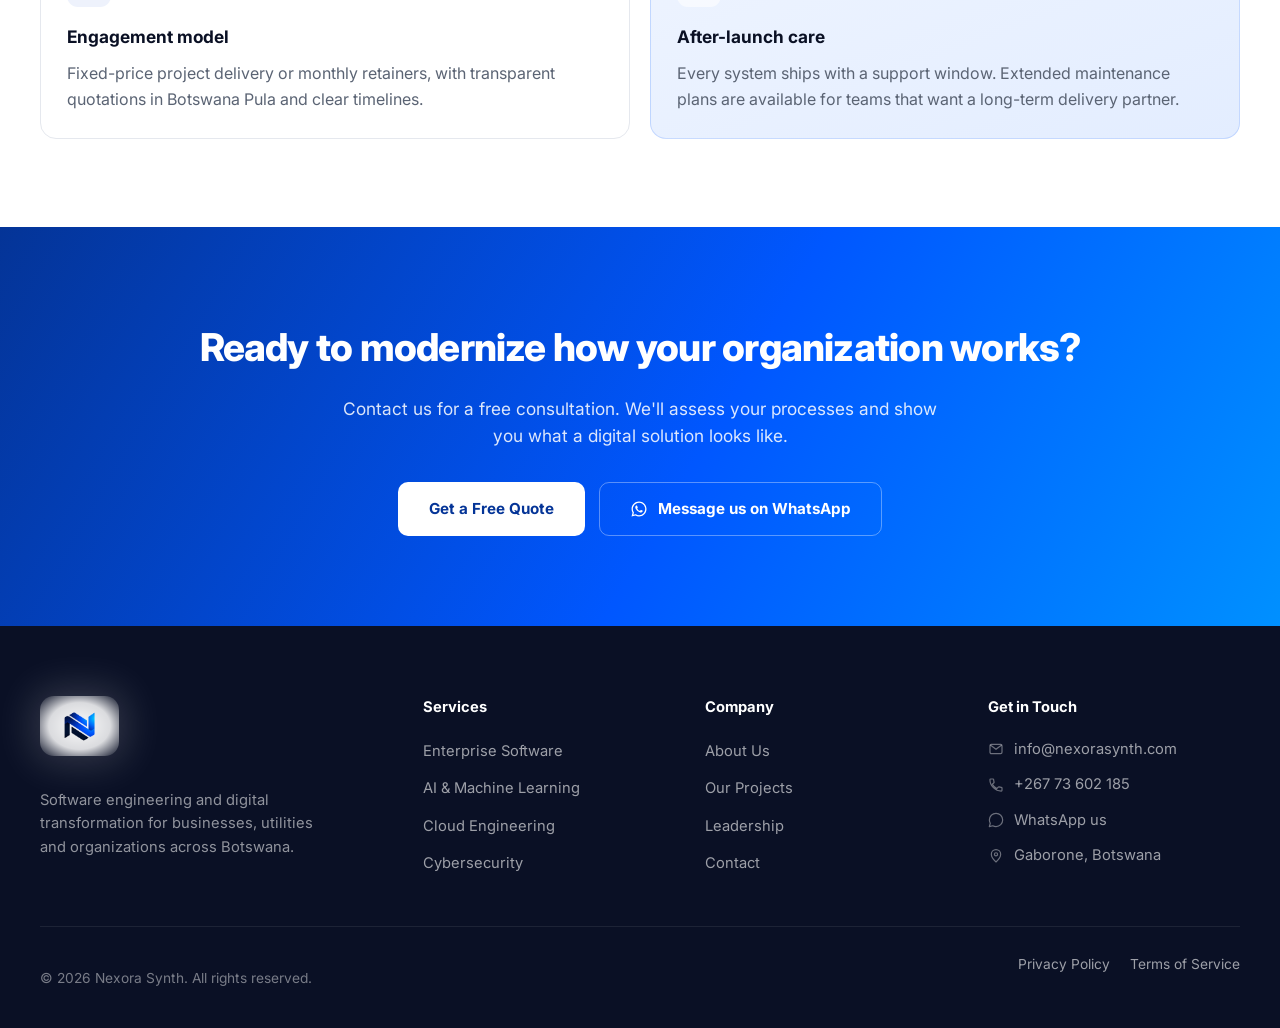
==== commit 2b955bc8: "Add interactive quote request wizard, update phone number - Add quote.html: a 6-step guided quote re" ====
--- a/index.html
+++ b/index.html
@@ -56,7 +56,7 @@
             <a href="#about">About</a>
             <a href="#contact">Contact</a>
           </nav>
-          <a class="button button-primary" href="#contact">Get a Quote</a>
+          <a class="button button-primary" href="quote.html">Get a Quote</a>
         </div>
       </div>
     </header>
@@ -71,7 +71,7 @@
               Nexora Synth designs enterprise software, cloud platforms, AI-powered solutions, and digital infrastructure for organizations ready to scale. We combine software engineering, systems architecture, cybersecurity, and automation to deliver technology that lasts.
             </p>
             <div class="hero-actions">
-              <a class="button button-primary" href="#contact">Start Your Project</a>
+              <a class="button button-primary" href="quote.html">Start Your Project</a>
               <a class="button button-outline" href="#work">View Our Work</a>
             </div>
           </div>
@@ -750,8 +750,8 @@
           <h2>Ready to modernize how your organization works?</h2>
           <p>Contact us for a free consultation. We'll assess your processes and show you what a digital solution looks like.</p>
           <div class="cta-actions">
-            <a class="button button-white" href="mailto:info@nexorasynth.com?subject=Quote%20request%20-%20Nexora%20Synth">Request a Free Consultation</a>
-            <a class="button button-outline" href="https://wa.me/26774421965?text=Hi%20Nexora%20Synth%2C%20I%27d%20like%20to%20request%20a%20quote." target="_blank" rel="noopener">
+            <a class="button button-white" href="quote.html">Get a Free Quote</a>
+            <a class="button button-outline" href="https://wa.me/26773602185?text=Hi%20Nexora%20Synth%2C%20I%27d%20like%20to%20request%20a%20quote." target="_blank" rel="noopener">
               <svg viewBox="0 0 24 24" width="18" height="18" fill="currentColor" aria-hidden="true"><path d="M12.04 2c-5.5 0-9.96 4.46-9.96 9.96 0 1.76.46 3.45 1.32 4.95L2 22l5.2-1.36a9.9 9.9 0 0 0 4.83 1.23h.01c5.5 0 9.96-4.46 9.96-9.96C22 6.46 17.54 2 12.04 2Zm0 18.2a8.2 8.2 0 0 1-4.19-1.15l-.3-.18-3.08.81.82-3-.2-.31a8.22 8.22 0 1 1 6.95 3.83Zm4.5-6.16c-.25-.12-1.47-.72-1.7-.81-.23-.08-.39-.12-.56.13-.16.25-.64.81-.78.97-.14.16-.29.18-.54.06-.25-.13-1.04-.38-1.99-1.22-.73-.65-1.23-1.46-1.37-1.71-.14-.25-.02-.38.11-.51.11-.11.25-.29.37-.43.12-.14.16-.25.25-.41.08-.16.04-.31-.02-.43-.06-.13-.56-1.34-.76-1.84-.2-.48-.41-.42-.56-.42h-.48c-.16 0-.43.06-.65.31-.23.25-.86.84-.86 2.04 0 1.2.88 2.36 1 2.52.12.16 1.73 2.64 4.2 3.7.59.25 1.04.4 1.4.51.59.19 1.12.16 1.55.1.47-.07 1.47-.6 1.68-1.19.21-.58.21-1.08.15-1.19-.06-.1-.23-.16-.48-.28Z"/></svg>
               Message us on WhatsApp
             </a>
@@ -796,11 +796,11 @@
               </li>
               <li>
                 <svg viewBox="0 0 24 24" fill="none" stroke="currentColor" stroke-width="1.8" stroke-linecap="round" stroke-linejoin="round"><path d="M6.6 10.8c1.4 2.8 3.8 5.2 6.6 6.6l2.2-2.2c.3-.3.7-.4 1-.3 1.1.4 2.3.6 3.5.6.6 0 1.1.5 1.1 1.1V20c0 .6-.5 1.1-1.1 1.1C10.9 21.1 2.9 13.1 2.9 4.1 2.9 3.5 3.4 3 4 3h3.4c.6 0 1.1.5 1.1 1.1 0 1.2.2 2.4.6 3.5.1.3 0 .7-.3 1L6.6 10.8Z" /></svg>
-                <a href="tel:+26774421965">+267 74 421 965</a>
+                <a href="tel:+26773602185">+267 73 602 185</a>
               </li>
               <li>
                 <svg viewBox="0 0 24 24" fill="none" stroke="currentColor" stroke-width="1.8" stroke-linecap="round" stroke-linejoin="round"><path d="M12.04 2c-5.5 0-9.96 4.46-9.96 9.96 0 1.76.46 3.45 1.32 4.95L2 22l5.2-1.36a9.9 9.9 0 0 0 4.83 1.23h.01c5.5 0 9.96-4.46 9.96-9.96C22 6.46 17.54 2 12.04 2Z" /></svg>
-                <a href="https://wa.me/26774421965" target="_blank" rel="noopener">WhatsApp us</a>
+                <a href="https://wa.me/26773602185" target="_blank" rel="noopener">WhatsApp us</a>
               </li>
               <li>
                 <svg viewBox="0 0 24 24" fill="none" stroke="currentColor" stroke-width="1.8" stroke-linecap="round" stroke-linejoin="round"><path d="M12 21s7-6.1 7-11.5A7 7 0 0 0 5 9.5C5 14.9 12 21 12 21Z" /><circle cx="12" cy="9.5" r="2.4" /></svg>
--- a/styles.css
+++ b/styles.css
@@ -1,5 +1,9 @@
 * {
   box-sizing: border-box;
+}
+
+[hidden] {
+  display: none !important;
 }
 
 :root {
@@ -1536,3 +1540,288 @@
   width: 20px;
   height: 20px;
 }
+
+/* ---------- Quote wizard ---------- */
+.wrap-narrow {
+  width: min(680px, calc(100% - 40px));
+  margin: 0 auto;
+}
+
+.quote-hero {
+  padding: 64px 0 56px;
+  background: linear-gradient(122deg, var(--navy) 0%, var(--blue-deep) 62%, var(--blue-bright) 100%);
+  color: #ffffff;
+  text-align: center;
+}
+
+.quote-hero .hero-badge {
+  margin-left: auto;
+  margin-right: auto;
+}
+
+.quote-hero h1 {
+  margin: 0 0 16px;
+  font-size: clamp(2rem, 4vw, 2.7rem);
+  font-weight: 800;
+  letter-spacing: -0.02em;
+}
+
+.quote-hero .lede {
+  max-width: 52ch;
+  margin: 0 auto;
+  color: rgba(255, 255, 255, 0.85);
+}
+
+.quote-wizard-section {
+  padding: 56px 0 100px;
+  background: var(--bg-grey);
+}
+
+.wizard-progress {
+  margin-bottom: 22px;
+}
+
+.wizard-progress-bar {
+  height: 6px;
+  border-radius: 999px;
+  background: var(--border);
+  overflow: hidden;
+}
+
+.wizard-progress-bar span {
+  display: block;
+  height: 100%;
+  background: var(--blue);
+  border-radius: 999px;
+  transition: width 300ms ease;
+}
+
+.wizard-step-label {
+  margin: 10px 0 0;
+  font-size: 0.85rem;
+  font-weight: 700;
+  color: var(--muted);
+  text-align: center;
+}
+
+.wizard-card {
+  padding: 36px;
+  border-radius: 20px;
+  border: 1px solid var(--border);
+  background: #ffffff;
+  box-shadow: var(--shadow);
+}
+
+.wizard-step h2 {
+  margin: 0 0 8px;
+  font-size: 1.4rem;
+  font-weight: 800;
+  letter-spacing: -0.01em;
+}
+
+.wizard-hint {
+  margin: 0 0 20px;
+  color: var(--muted);
+  font-size: 0.92rem;
+}
+
+.chip-grid,
+.choice-list {
+  display: flex;
+  flex-wrap: wrap;
+  gap: 10px;
+}
+
+.choice-list {
+  flex-direction: column;
+}
+
+.choice-chip {
+  position: relative;
+  display: inline-flex;
+}
+
+.choice-chip input {
+  position: absolute;
+  opacity: 0;
+  width: 1px;
+  height: 1px;
+}
+
+.choice-chip span {
+  display: inline-flex;
+  align-items: center;
+  padding: 11px 18px;
+  border-radius: 999px;
+  border: 1px solid var(--border);
+  background: #ffffff;
+  color: var(--ink);
+  font-size: 0.92rem;
+  font-weight: 600;
+  cursor: pointer;
+  transition: transform 180ms ease, border-color 180ms ease, background 180ms ease, color 180ms ease;
+}
+
+.choice-chip-block {
+  display: flex;
+  width: 100%;
+}
+
+.choice-chip-block span {
+  width: 100%;
+  border-radius: 12px;
+}
+
+.choice-chip span:hover {
+  border-color: rgba(0, 87, 255, 0.35);
+  background: var(--chip-bg);
+}
+
+.choice-chip input:checked + span {
+  border-color: var(--blue);
+  background: var(--blue);
+  color: #ffffff;
+}
+
+.choice-chip input:focus-visible + span {
+  outline: 2px solid var(--blue);
+  outline-offset: 2px;
+}
+
+.form-group {
+  margin-bottom: 18px;
+}
+
+.form-group label {
+  display: block;
+  margin-bottom: 8px;
+  font-size: 0.92rem;
+  font-weight: 700;
+  color: var(--ink);
+}
+
+.optional-tag {
+  font-weight: 500;
+  color: var(--muted-soft);
+}
+
+.form-group input[type="text"],
+.form-group input[type="email"],
+.form-group input[type="tel"],
+.form-group textarea {
+  width: 100%;
+  padding: 13px 16px;
+  border-radius: 10px;
+  border: 1px solid var(--border);
+  background: #ffffff;
+  color: var(--ink);
+  font-family: inherit;
+  font-size: 0.95rem;
+  transition: border-color 180ms ease, box-shadow 180ms ease;
+}
+
+.form-group input:focus,
+.form-group textarea:focus {
+  outline: none;
+  border-color: var(--blue);
+  box-shadow: 0 0 0 3px rgba(0, 87, 255, 0.15);
+}
+
+.form-group textarea {
+  resize: vertical;
+  min-height: 110px;
+}
+
+.field-error {
+  display: none;
+  margin: 14px 0 0;
+  padding: 10px 14px;
+  border-radius: 10px;
+  background: #fdecec;
+  color: #b3261e;
+  font-size: 0.86rem;
+  font-weight: 600;
+}
+
+.field-error.is-visible {
+  display: block;
+}
+
+.review-summary {
+  display: grid;
+  gap: 12px;
+  margin-bottom: 24px;
+  padding: 20px;
+  border-radius: 14px;
+  background: var(--bg-grey);
+}
+
+.review-row {
+  display: grid;
+  grid-template-columns: 160px 1fr;
+  gap: 12px;
+  font-size: 0.92rem;
+}
+
+.review-label {
+  color: var(--muted);
+  font-weight: 700;
+}
+
+.review-value {
+  color: var(--ink);
+  font-weight: 500;
+  word-break: break-word;
+}
+
+.wizard-send-actions {
+  display: flex;
+  flex-wrap: wrap;
+  gap: 12px;
+}
+
+.wizard-nav {
+  display: flex;
+  align-items: center;
+  justify-content: space-between;
+  margin-top: 32px;
+  padding-top: 24px;
+  border-top: 1px solid var(--border);
+}
+
+.wizard-done {
+  text-align: center;
+  padding: 20px 0;
+}
+
+.wizard-done-icon {
+  display: grid;
+  place-items: center;
+  width: 64px;
+  height: 64px;
+  margin: 0 auto 20px;
+  border-radius: 50%;
+  background: var(--chip-bg);
+  color: var(--blue);
+}
+
+.wizard-done h2 {
+  margin-bottom: 10px;
+}
+
+.wizard-done p {
+  max-width: 44ch;
+  margin: 0 auto 26px;
+  color: var(--muted);
+}
+
+@media (max-width: 640px) {
+  .wizard-card {
+    padding: 24px;
+  }
+
+  .review-row {
+    grid-template-columns: 1fr;
+    gap: 4px;
+  }
+}
